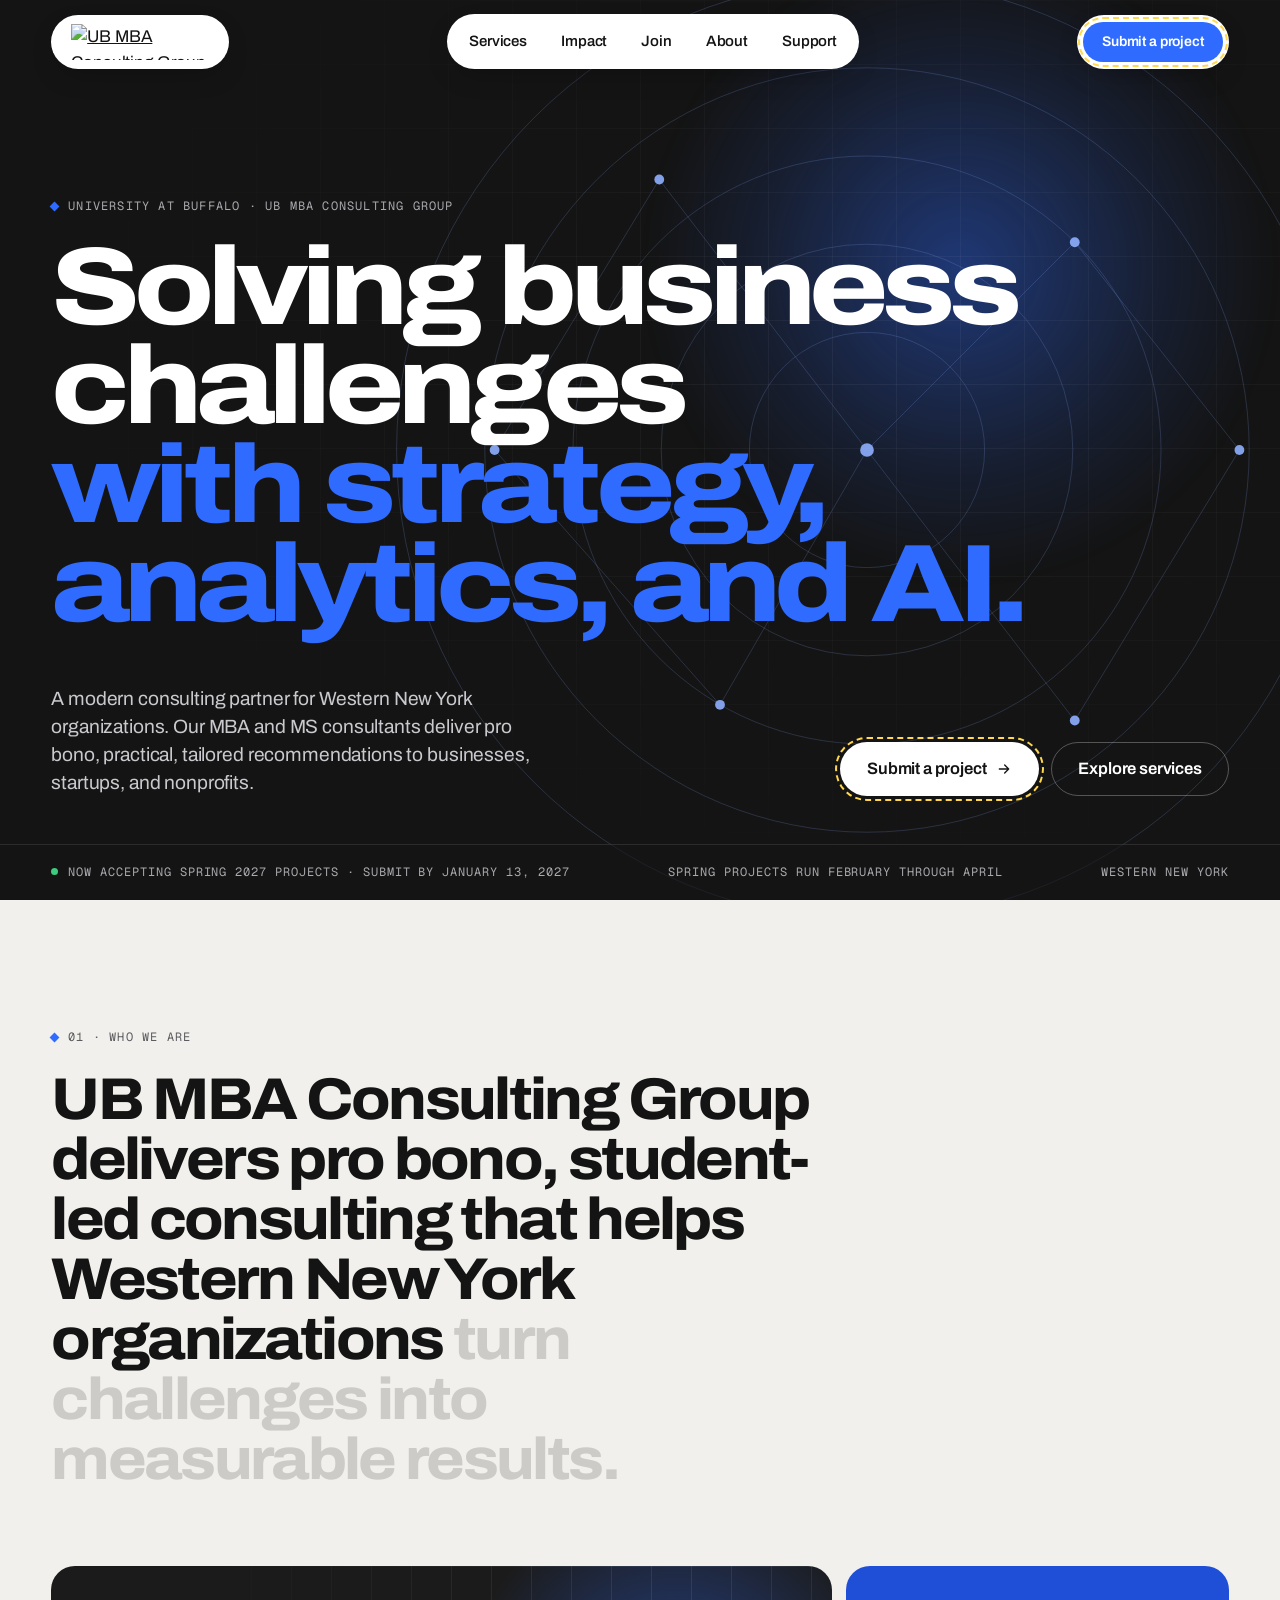
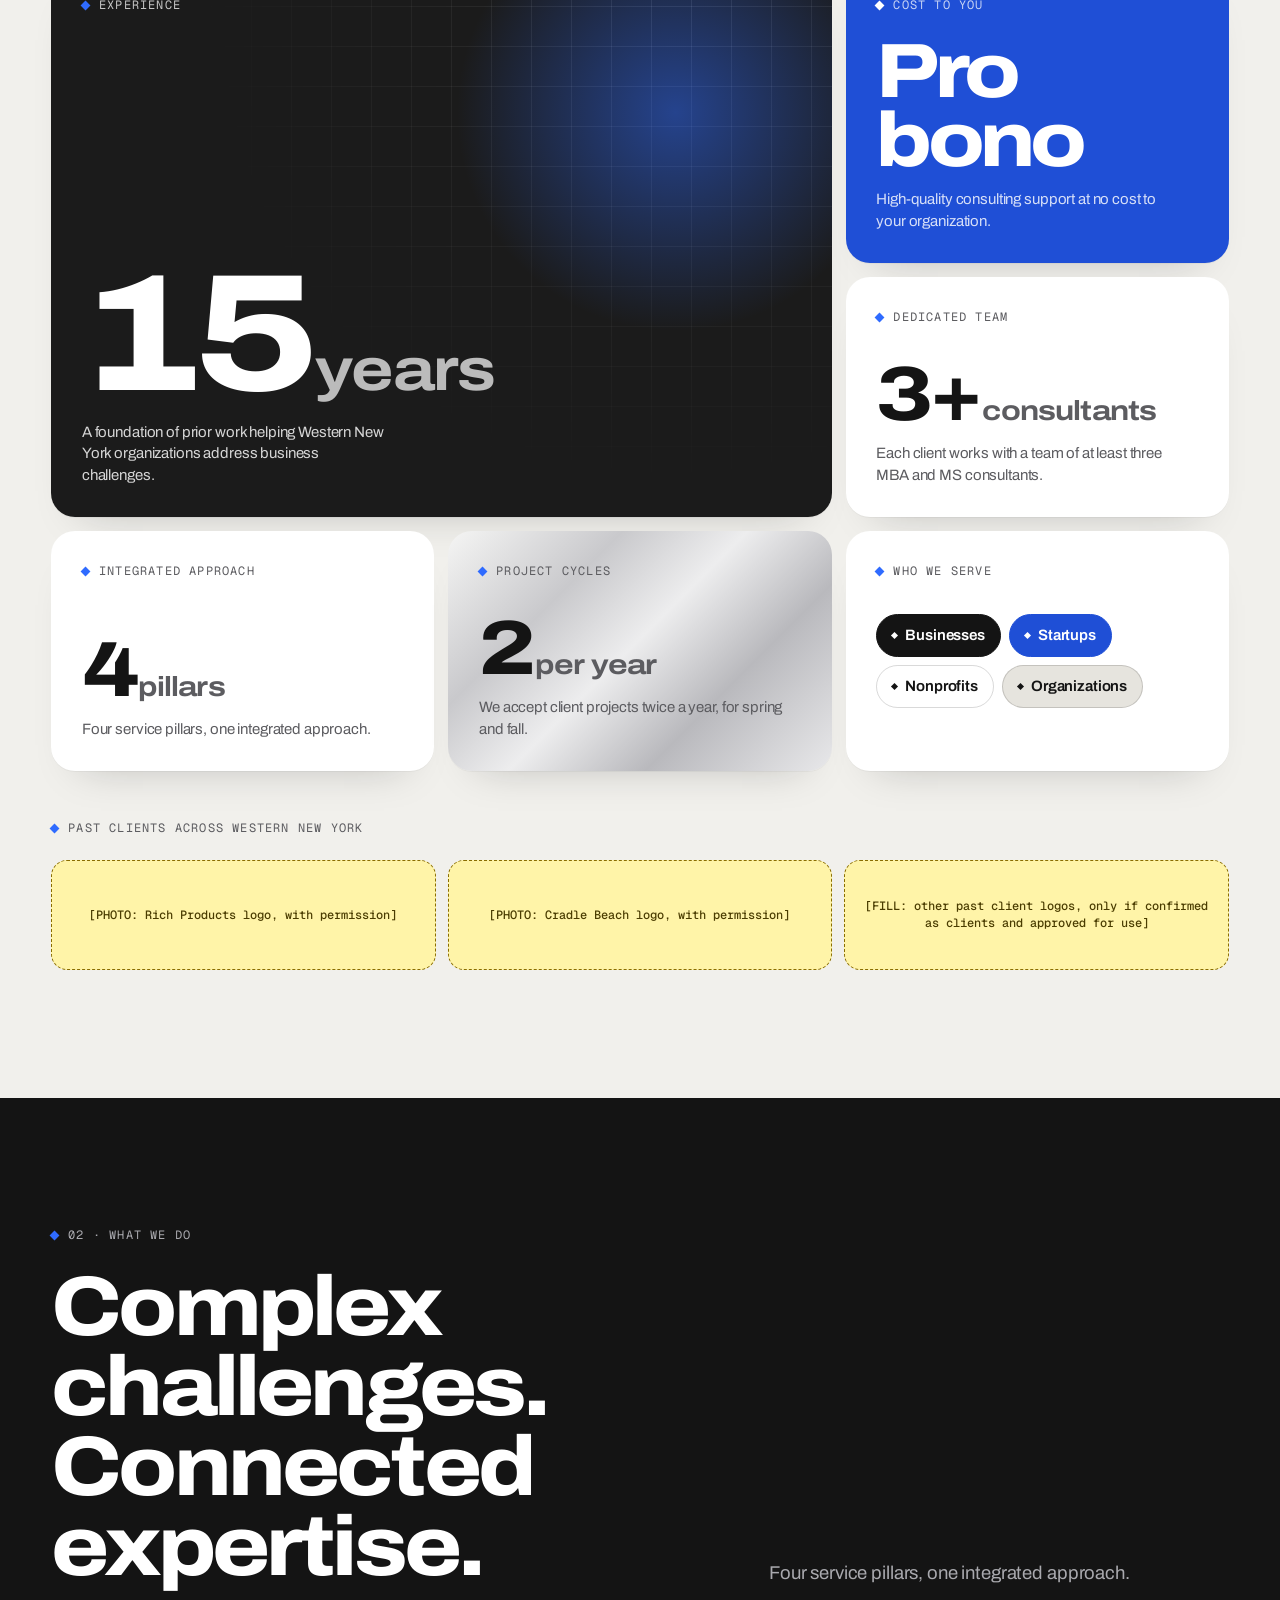
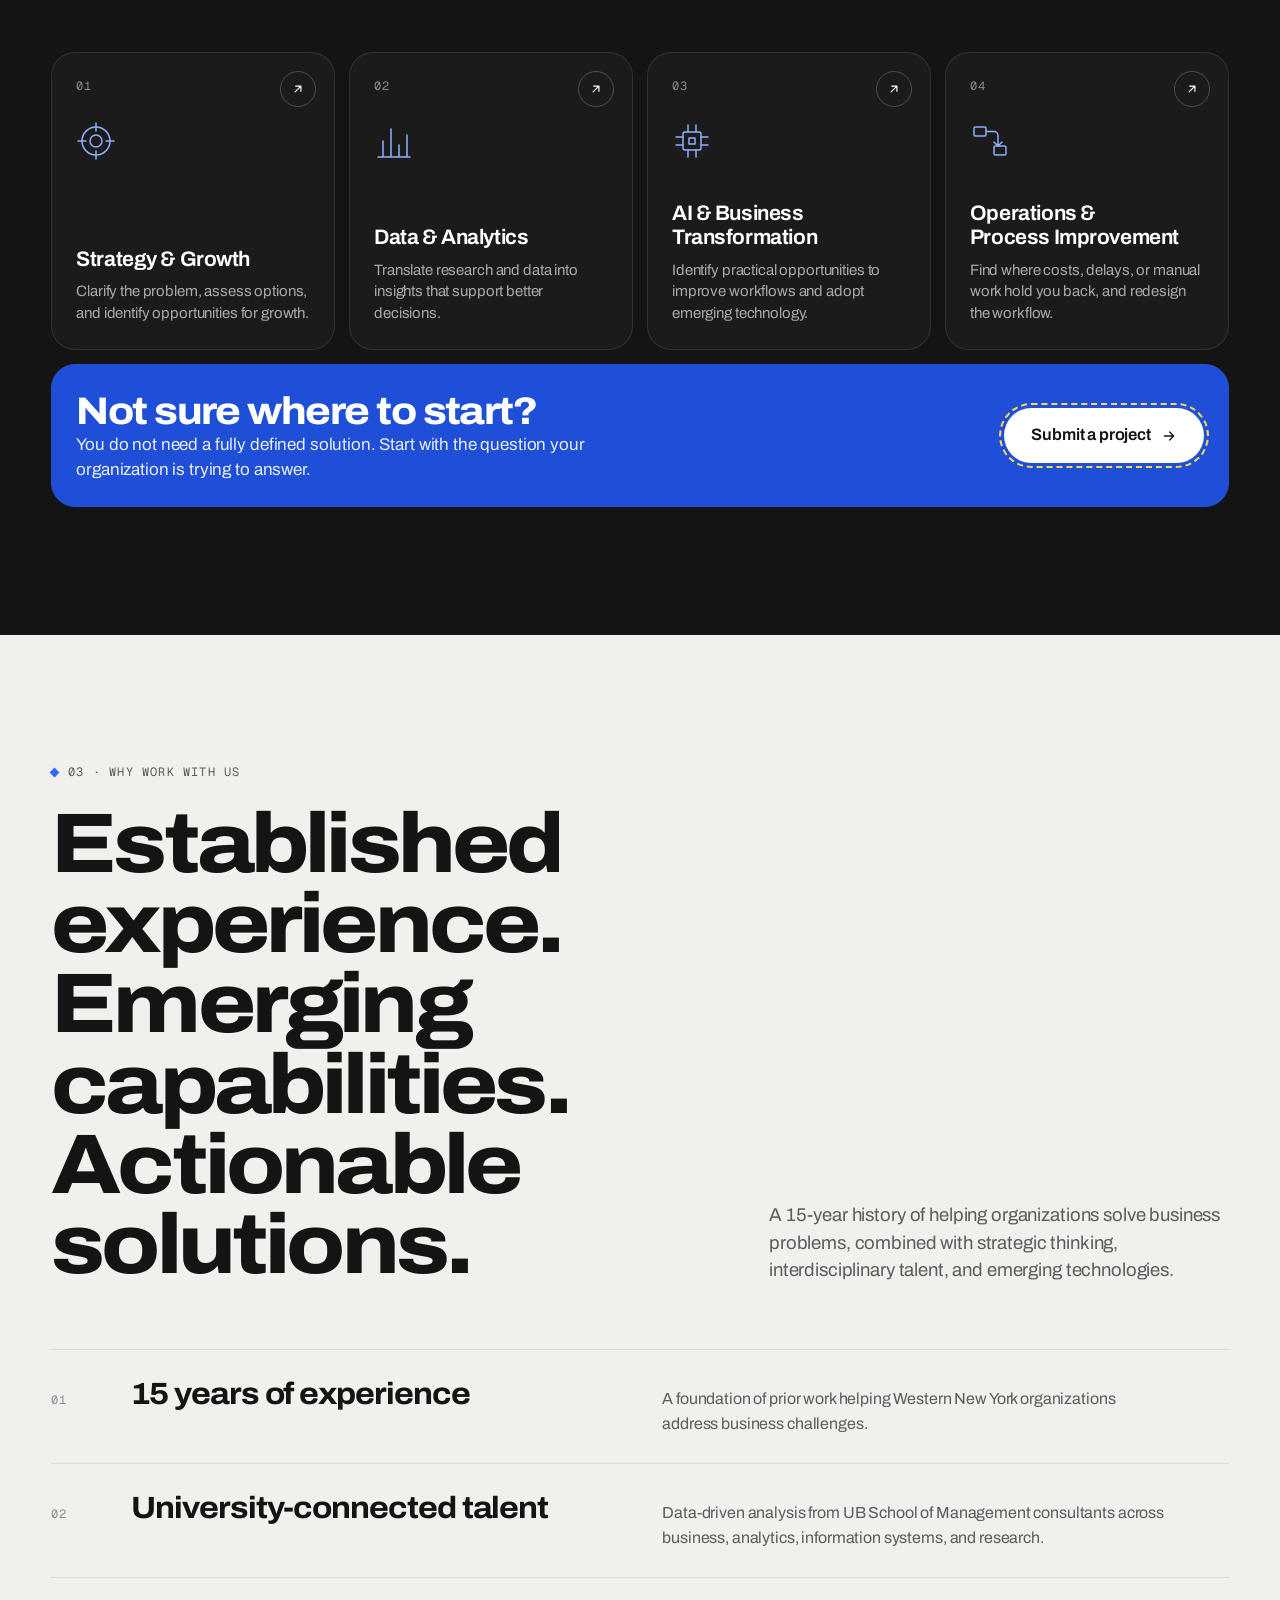
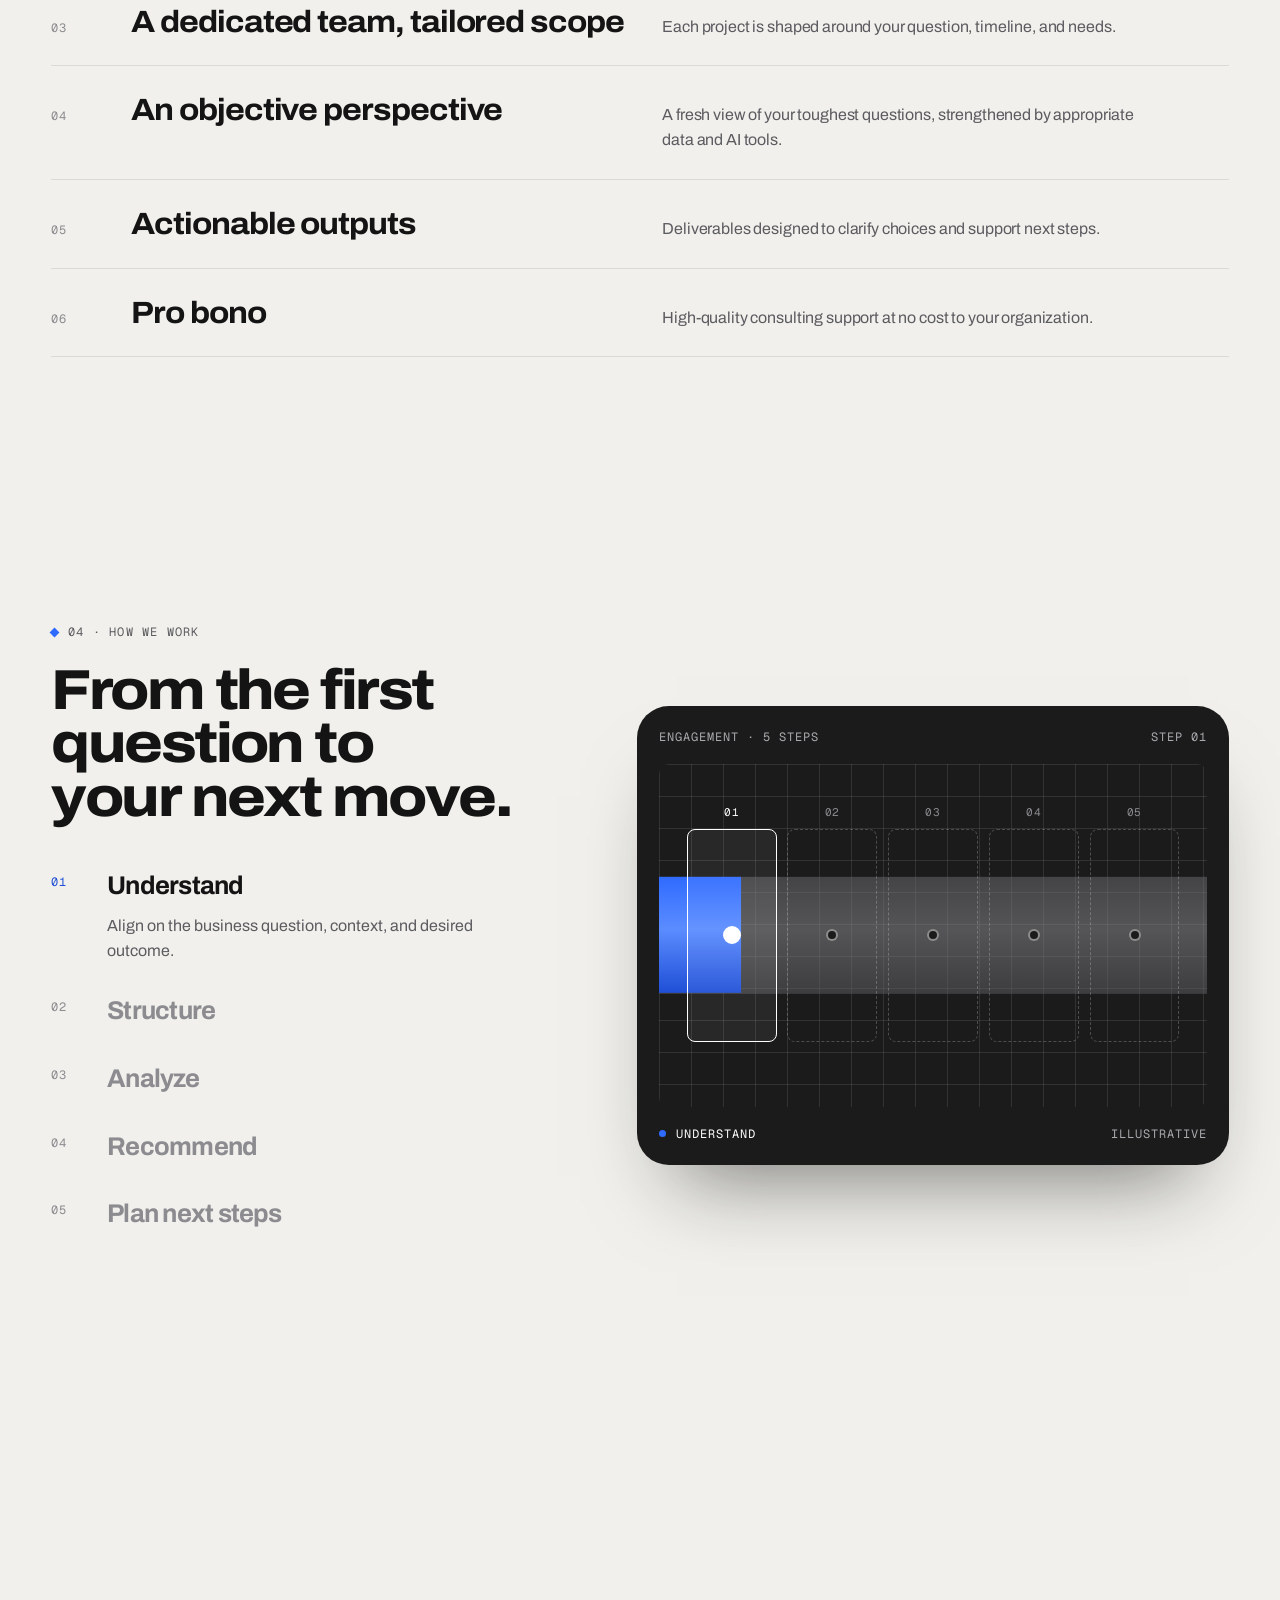
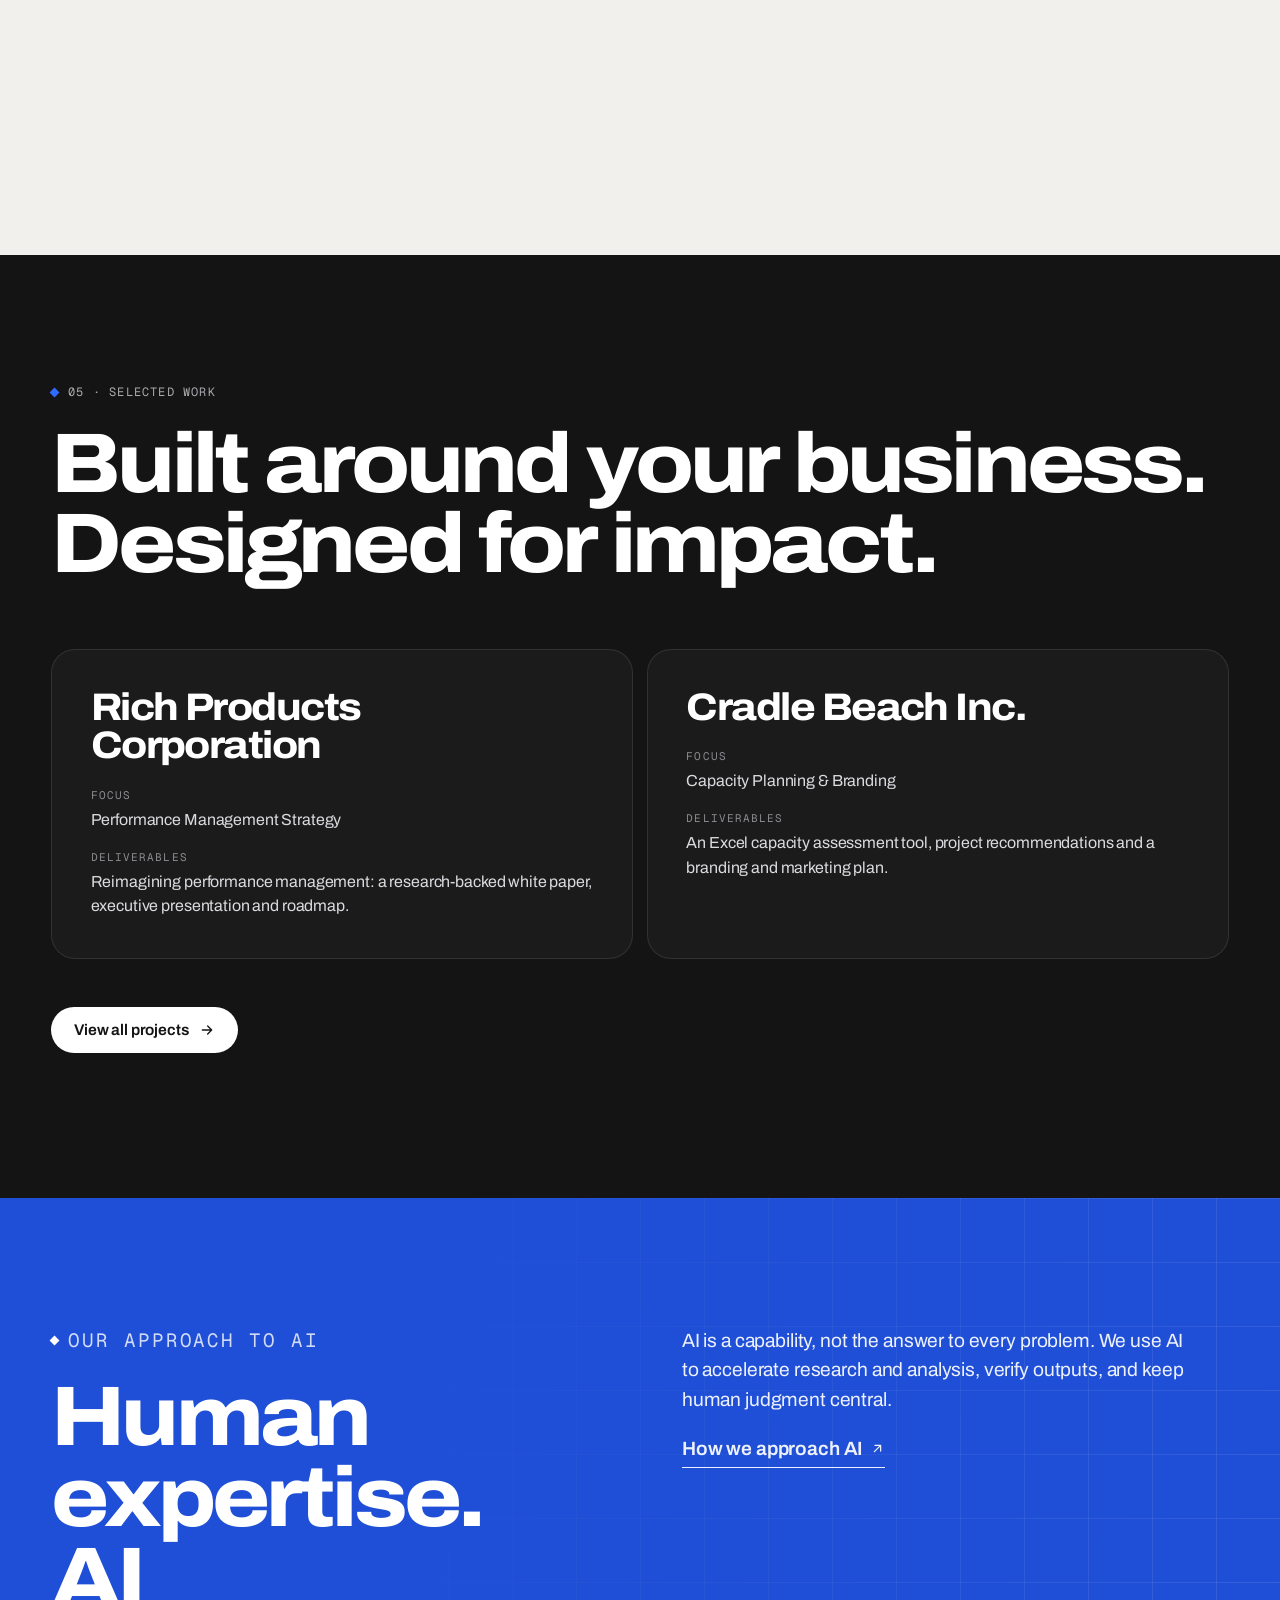
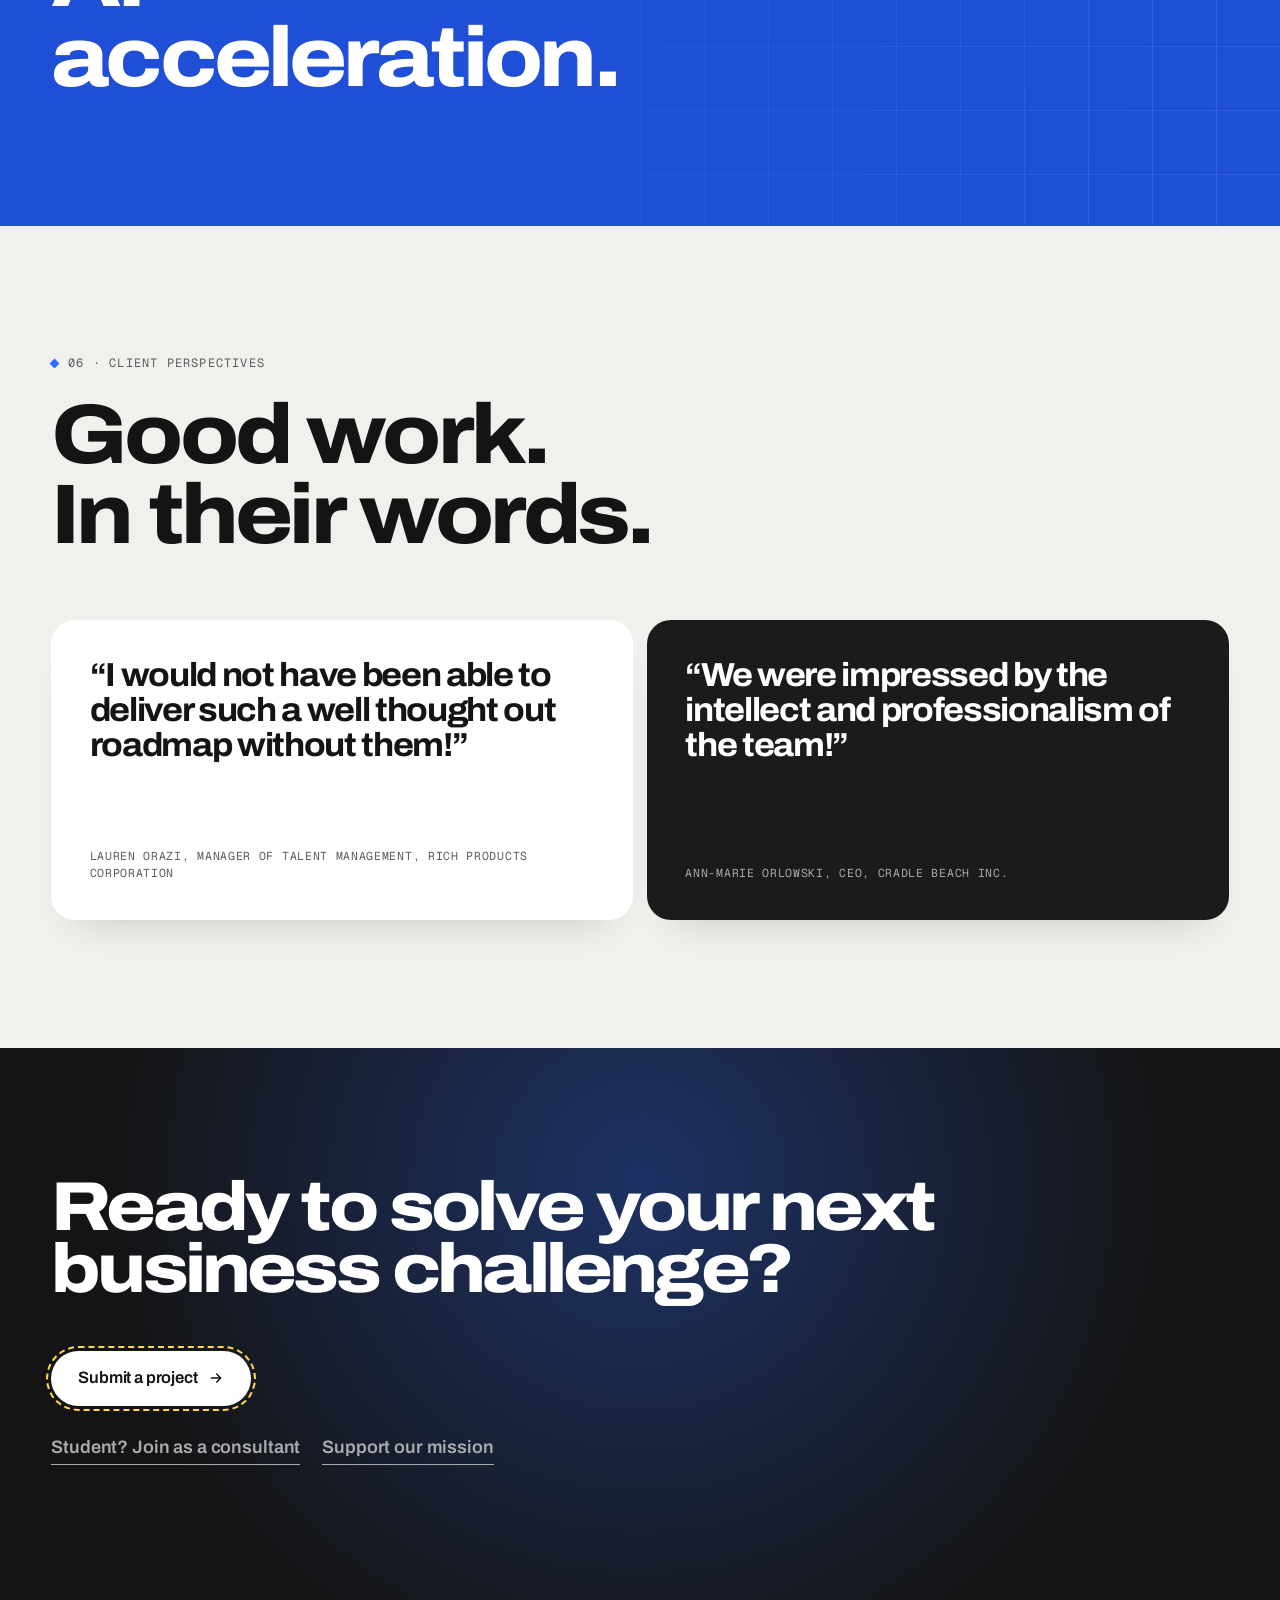
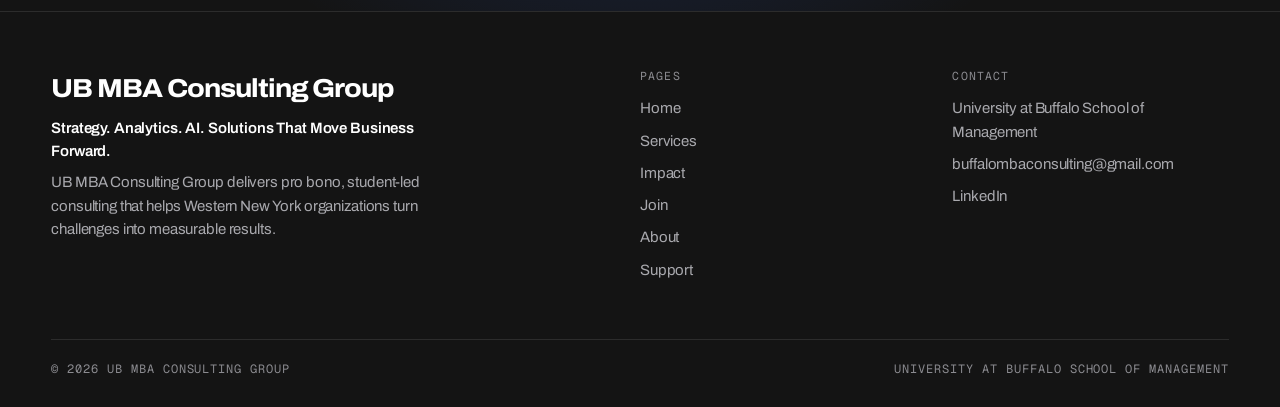
==== index.html @ fd3205bb "Add files via upload" ====
<!DOCTYPE html>
<html lang="en">
<head>
<meta charset="utf-8">
<meta name="viewport" content="width=device-width, initial-scale=1, viewport-fit=cover">
<meta name="theme-color" content="#141414">
<title>Home | UB MBA Consulting Group</title>
<meta name="description" content="A modern consulting partner for Western New York organizations. Our MBA and MS consultants deliver pro bono, practical, tailored recommendations to businesses, startups, and nonprofits.">
<link rel="icon" href="images/logo.png">
<link rel="preconnect" href="https://fonts.googleapis.com">
<link rel="preconnect" href="https://fonts.gstatic.com" crossorigin>
<link href="https://fonts.googleapis.com/css2?family=Archivo:wdth,wght@100..125,400..900&family=Geist+Mono:wght@400;500&display=swap" rel="stylesheet">
<link rel="stylesheet" href="styles.css">
<script>document.documentElement.classList.add("js");</script>
</head>
<body>
<a class="skip" href="#main">Skip to content</a>
<header class="nav">
  <div class="nav__bar">
    <!-- EDIT: logo file is images/logo.png -->
    <a class="nav__pill nav__logo" href="index.html"><img src="images/logo.png" alt="UB MBA Consulting Group" width="138" height="36"></a>
    <nav class="nav__pill nav__links" aria-label="Main"><a href="services.html">Services</a><a href="impact.html">Impact</a><a href="join.html">Join</a><a href="about.html">About</a><a href="support.html">Support</a></nav>
    <div class="nav__pill nav__actions">
      <a class="btn btn--blue btn--sm is-ph" href="#" title="Link not set yet: CLIENT_FORM_LINK">Submit a project</a>
      <button class="nav__menu" aria-expanded="false" aria-controls="nav-sheet">Menu</button>
    </div>
  </div>
  <nav class="nav__sheet" id="nav-sheet" aria-label="Mobile"><a href="services.html">Services<span>01</span></a><a href="impact.html">Impact<span>02</span></a><a href="join.html">Join<span>03</span></a><a href="about.html">About<span>04</span></a><a href="support.html">Support<span>05</span></a></nav>
</header>
<main id="main">
<section class="hero"><div class="hero__art"><div class="hero__glow"></div><div class="hero__grain"></div><svg class="hero__rings" viewBox="0 0 1000 1000" aria-hidden="true">
<circle cx="500" cy="500" r="120"/><circle cx="500" cy="500" r="210"/><circle cx="500" cy="500" r="300"/><circle cx="500" cy="500" r="390"/><circle cx="500" cy="500" r="480"/>
<path d="M500 500L712 288L880 500L712 776L500 500L288 224L120 500L350 760L500 500"/>
<circle class="node" cx="712" cy="288" r="5"/><circle class="node" cx="880" cy="500" r="5"/><circle class="node" cx="712" cy="776" r="5"/><circle class="node" cx="288" cy="224" r="5"/><circle class="node" cx="120" cy="500" r="5"/><circle class="node" cx="350" cy="760" r="5"/><circle class="node" cx="500" cy="500" r="7"/>
</svg></div>
<div class="wrap hero__inner">
  <p class="eyebrow" data-rise>University at Buffalo · UB MBA Consulting Group</p>
  <!-- EDIT: hero headline -->
  <h1 class="hero__title" data-lines><span class="ln"><span>Solving business challenges</span></span><span class="ln"><span class=hot>with strategy, analytics, and AI.</span></span></h1>
  <div class="hero__foot">
    <p class="hero__lede" data-rise style="--i:1">A modern consulting partner for Western New York organizations. Our MBA and MS consultants deliver pro bono, practical, tailored recommendations to businesses, startups, and nonprofits.</p>
    <div class="btn-row" data-rise style="--i:2"><a class="btn btn--light btn--lg is-ph" href="#" title="Link not set yet: CLIENT_FORM_LINK">Submit a project<svg viewBox="0 0 24 24" aria-hidden="true"><path d="M5 12h14M13 6l6 6-6 6"/></svg></a><a class="btn btn--ghost btn--lg" href="services.html">Explore services</a></div>
  </div>
</div><div class="hero__ticker"><div class="wrap hero__ticker-row mono"><!-- EDIT: announcement -->
  <p><span class="dot"></span>Now accepting spring 2027 projects · Submit by January 13, 2027</p><p class="hide-sm">Spring projects run February through April</p><p class="hide-sm">Western New York</p>
</div></div></section>
<section class="pad on-paper statement"><div class="wrap">
  <p class="eyebrow">01 · Who we are</p>
  <p class="statement__text" data-hot="measurable results.">UB MBA Consulting Group delivers pro bono, student-led consulting that helps Western New York organizations turn challenges into measurable results.</p>
  <div class="bento" data-stagger>
  <article class="tile tile--ink bento__a" data-pop><p class="eyebrow">Experience</p>
    <div><p class="tile__big"><span data-count="15">15</span><span class="tile__unit" style="color:rgba(255,255,255,.7)">years</span></p>
    <p class="tile__copy">A foundation of prior work helping Western New York organizations address business challenges.</p></div></article>
  <article class="tile tile--blue bento__b" data-pop><p class="eyebrow">Cost to you</p>
    <div><p class="tile__big tile__big--sm">Pro bono</p><p class="tile__copy">High-quality consulting support at no cost to your organization.</p></div></article>
  <article class="tile bento__c" data-pop><p class="eyebrow">Dedicated team</p>
    <div><p class="tile__big tile__big--sm"><span data-count="3">3</span>+<span class="tile__unit">consultants</span></p><p class="tile__copy">Each client works with a team of at least three MBA and MS consultants.</p></div></article>
  <article class="tile bento__d" data-pop><p class="eyebrow">Integrated approach</p>
    <div><p class="tile__big tile__big--sm"><span data-count="4">4</span><span class="tile__unit">pillars</span></p><p class="tile__copy">Four service pillars, one integrated approach.</p></div></article>
  <article class="tile tile--metal bento__e" data-pop><p class="eyebrow">Project cycles</p>
    <div><p class="tile__big tile__big--sm"><span data-count="2">2</span><span class="tile__unit">per year</span></p><p class="tile__copy">We accept client projects twice a year, for spring and fall.</p></div></article>
  <article class="tile bento__f" data-pop><p class="eyebrow">Who we serve</p>
    <div class="pills"><span class="pill pill--ink">Businesses</span><span class="pill pill--blue">Startups</span><span class="pill">Nonprofits</span><span class="pill pill--steel">Organizations</span></div></article>
</div><div class="mt-l" data-rise><p class="eyebrow">Past clients across Western New York</p>
<div class="logo-row"><!-- EDIT: client logos, only with permission -->
  <span class="ph ph--box">[PHOTO: Rich Products logo, with permission]</span><span class="ph ph--box">[PHOTO: Cradle Beach logo, with permission]</span><span class="ph ph--box">[FILL: other past client logos, only if confirmed as clients and approved for use]</span>
</div></div>
</div></section>
<section class="pad on-ink"><div class="wrap">
  <div class="section-head section-head--row">
  <div><p class="eyebrow">02 · What we do</p><h2 class="h1" data-lines><span class="ln"><span>Complex challenges.</span></span><span class="ln"><span>Connected expertise.</span></span></h2></div><p class="lede" data-rise style="--i:1">Four service pillars, one integrated approach.</p>
</div>
  <div class="card-grid" data-stagger><article class="card " data-pop><span class="card__no">01</span><span class="card__go" aria-hidden="true"><svg viewBox="0 0 24 24" aria-hidden="true"><path d="M7 17L17 7M8 7h9v9"/></svg></span><div class="card__ic"><svg viewBox="0 0 40 40" aria-hidden="true"><circle cx="20" cy="20" r="14"/><circle cx="20" cy="20" r="6"/><path d="M20 2v8M20 30v8M2 20h8M30 20h8"/></svg></div><h3><a href="services.html#strategy">Strategy &amp; Growth</a></h3><p>Clarify the problem, assess options, and identify opportunities for growth.</p></article><article class="card " data-pop><span class="card__no">02</span><span class="card__go" aria-hidden="true"><svg viewBox="0 0 24 24" aria-hidden="true"><path d="M7 17L17 7M8 7h9v9"/></svg></span><div class="card__ic"><svg viewBox="0 0 40 40" aria-hidden="true"><path d="M4 36h32M9 36V20M17 36V8M25 36V24M33 36V14"/></svg></div><h3><a href="services.html#data">Data &amp; Analytics</a></h3><p>Translate research and data into insights that support better decisions.</p></article><article class="card " data-pop><span class="card__no">03</span><span class="card__go" aria-hidden="true"><svg viewBox="0 0 24 24" aria-hidden="true"><path d="M7 17L17 7M8 7h9v9"/></svg></span><div class="card__ic"><svg viewBox="0 0 40 40" aria-hidden="true"><rect x="11" y="11" width="18" height="18" rx="2"/><path d="M16 4v7M24 4v7M16 29v7M24 29v7M4 16h7M4 24h7M29 16h7M29 24h7"/><rect x="17" y="17" width="6" height="6"/></svg></div><h3><a href="services.html#ai-services">AI &amp; Business Transformation</a></h3><p>Identify practical opportunities to improve workflows and adopt emerging technology.</p></article><article class="card " data-pop><span class="card__no">04</span><span class="card__go" aria-hidden="true"><svg viewBox="0 0 24 24" aria-hidden="true"><path d="M7 17L17 7M8 7h9v9"/></svg></span><div class="card__ic"><svg viewBox="0 0 40 40" aria-hidden="true"><rect x="4" y="6" width="12" height="9" rx="1.5"/><rect x="24" y="25" width="12" height="9" rx="1.5"/><path d="M16 10.500h8a4 4 0 0 1 4 4V25M24 21l4 4 4-4"/></svg></div><h3><a href="services.html#operations">Operations &amp; Process Improvement</a></h3><p>Find where costs, delays, or manual work hold you back, and redesign the workflow.</p></article><article class="card card--cta" data-pop><div><h3>Not sure where to start?</h3><p>You do not need a fully defined solution. Start with the question your organization is trying to answer.</p></div><a class="btn btn--light btn--lg is-ph" href="#" title="Link not set yet: CLIENT_FORM_LINK">Submit a project<svg viewBox="0 0 24 24" aria-hidden="true"><path d="M5 12h14M13 6l6 6-6 6"/></svg></a></article></div>
</div></section>
<section class="pad on-paper"><div class="wrap">
  <div class="section-head section-head--row">
  <div><p class="eyebrow">03 · Why work with us</p><h2 class="h1" data-lines><span class="ln"><span>Established experience.</span></span><span class="ln"><span>Emerging capabilities.</span></span><span class="ln"><span>Actionable solutions.</span></span></h2></div><p class="lede" data-rise style="--i:1">A 15-year history of helping organizations solve business problems, combined with strategic thinking, interdisciplinary talent, and emerging technologies.</p>
</div>
  <div class="rows" data-stagger><div class="row" data-rise><span class="row__no">01</span><h3>15 years of experience</h3><p>A foundation of prior work helping Western New York organizations address business challenges.</p></div><div class="row" data-rise><span class="row__no">02</span><h3>University-connected talent</h3><p>Data-driven analysis from UB School of Management consultants across business, analytics, information systems, and research.</p></div><div class="row" data-rise><span class="row__no">03</span><h3>A dedicated team, tailored scope</h3><p>Each project is shaped around your question, timeline, and needs.</p></div><div class="row" data-rise><span class="row__no">04</span><h3>An objective perspective</h3><p>A fresh view of your toughest questions, strengthened by appropriate data and AI tools.</p></div><div class="row" data-rise><span class="row__no">05</span><h3>Actionable outputs</h3><p>Deliverables designed to clarify choices and support next steps.</p></div><div class="row" data-rise><span class="row__no">06</span><h3>Pro bono</h3><p>High-quality consulting support at no cost to your organization.</p></div></div>
</div></section>
<section class="proc proc--pin on-paper" style="--steps:5">
<div class="proc__sticky"><div class="wrap proc__grid">
  <div>
    <p class="eyebrow">04 · How we work</p>
    <h2 class="h1">From the first question to your next move.</h2>
    <ol class="proc__steps"><li><button type="button" class="pstep" data-title="Understand"><span class="pstep__no">01</span><span class="pstep__t">Understand</span><span class="pstep__d"><p>Align on the business question, context, and desired outcome.</p></span></button></li><li><button type="button" class="pstep" data-title="Structure"><span class="pstep__no">02</span><span class="pstep__t">Structure</span><span class="pstep__d"><p>Define scope, workstreams, timeline, and deliverables.</p></span></button></li><li><button type="button" class="pstep" data-title="Analyze"><span class="pstep__no">03</span><span class="pstep__t">Analyze</span><span class="pstep__d"><p>Conduct research, assess data, test assumptions, and compare options.</p></span></button></li><li><button type="button" class="pstep" data-title="Recommend"><span class="pstep__no">04</span><span class="pstep__t">Recommend</span><span class="pstep__d"><p>Prioritize findings and develop actionable recommendations.</p></span></button></li><li><button type="button" class="pstep" data-title="Plan next steps"><span class="pstep__no">05</span><span class="pstep__t">Plan next steps</span><span class="pstep__d"><p>Outline owners, milestones, resources, risks, and success measures.</p></span></button></li></ol>
  </div>
  <div class="dia" aria-hidden="true">
    <div class="dia__head mono"><p>Engagement · 5 steps</p><p>Step <span class="dia__count">01</span></p></div>
    <div class="dia__stage" style="--n:5"><div class="dia__track"></div><div class="dia__fill"></div><div class="dia__stations"><div class="st"><span>01</span></div><div class="st"><span>02</span></div><div class="st"><span>03</span></div><div class="st"><span>04</span></div><div class="st"><span>05</span></div></div></div>
    <div class="dia__foot mono"><p class="dia__status"><span class="dot"></span><span class="dia__status-t">Understand</span></p><p>Illustrative</p></div>
  </div>
</div></div></section>
<section class="pad on-ink"><div class="wrap">
  <div class="section-head ">
  <div><p class="eyebrow">05 · Selected work</p><h2 class="h1" data-lines><span class="ln"><span>Built around your business.</span></span><span class="ln"><span>Designed for impact.</span></span></h2></div>
</div>
  <div class="two" data-stagger><article class="case" data-pop>
  <h3>Rich Products Corporation</h3>
  <dl><div><dt>Focus</dt><dd>Performance Management Strategy</dd></div><div><dt>Deliverables</dt><dd>Reimagining performance management: a research-backed white paper, executive presentation and roadmap.</dd></div></dl>
</article><article class="case" data-pop>
  <h3>Cradle Beach Inc.</h3>
  <dl><div><dt>Focus</dt><dd>Capacity Planning &amp; Branding</dd></div><div><dt>Deliverables</dt><dd>An Excel capacity assessment tool, project recommendations and a branding and marketing plan.</dd></div></dl>
</article></div>
  <p class="mt-l" data-rise><a class="btn btn--light" href="impact.html">View all projects<svg viewBox="0 0 24 24" aria-hidden="true"><path d="M5 12h14M13 6l6 6-6 6"/></svg></a></p>
</div></section>
<section class="band pad"><div class="wrap band__grid">
  <div><p class="eyebrow">Our approach to AI</p><h2 class="h1" data-lines><span class="ln"><span>Human expertise.</span></span><span class="ln"><span>AI acceleration.</span></span></h2></div>
  <div data-rise><p>AI is a capability, not the answer to every problem. We use AI to accelerate research and analysis, verify outputs, and keep human judgment central.</p>
  <p><a class="textlink" href="services.html#ai">How we approach AI<svg viewBox="0 0 24 24" aria-hidden="true"><path d="M7 17L17 7M8 7h9v9"/></svg></a></p></div>
</div></section>
<section class="pad on-paper"><div class="wrap">
  <div class="section-head ">
  <div><p class="eyebrow">06 · Client perspectives</p><h2 class="h1" data-lines><span class="ln"><span>Good work.</span></span><span class="ln"><span>In their words.</span></span></h2></div>
</div>
  <div class="two" data-stagger><!-- EDIT: testimonials, keep word for word -->
    <blockquote class="quote" data-pop><p>“I would not have been able to deliver such a well thought out roadmap without them!”</p><footer>Lauren Orazi, Manager of Talent Management, Rich Products Corporation</footer></blockquote>
    <blockquote class="quote quote--ink" data-pop><p>“We were impressed by the intellect and professionalism of the team!”</p><footer>Ann-Marie Orlowski, CEO, Cradle Beach Inc.</footer></blockquote>
  </div>
</div></section>
<section class="closer pad closer--long"><div class="wrap">
  <h2 class="closer__title" data-lines><span class="ln"><span>Ready to solve your next</span></span><span class="ln"><span class=hot>business challenge?</span></span></h2>
  
  <div class="btn-row" data-rise style="--i:1"><a class="btn btn--light btn--lg is-ph" href="#" title="Link not set yet: CLIENT_FORM_LINK">Submit a project<svg viewBox="0 0 24 24" aria-hidden="true"><path d="M5 12h14M13 6l6 6-6 6"/></svg></a></div>
  <p class="closer__links" data-rise style="--i:2"><a class="textlink" href="join.html">Student? Join as a consultant</a><a class="textlink" href="support.html">Support our mission</a></p>
</div></section>
</main>
<footer class="footer">
  <div class="wrap">
    <div class="footer__grid">
      <div>
        <p class="footer__name">UB MBA Consulting Group</p>
        <p class="footer__tag">Strategy. Analytics. AI. Solutions That Move Business Forward.</p>
        <p>UB MBA Consulting Group delivers pro bono, student-led consulting that helps Western New York organizations turn challenges into measurable results.</p>
      </div>
      <div>
        <h2>Pages</h2>
        <ul><li><a href="index.html">Home</a></li><li><a href="services.html">Services</a></li><li><a href="impact.html">Impact</a></li><li><a href="join.html">Join</a></li><li><a href="about.html">About</a></li><li><a href="support.html">Support</a></li></ul>
      </div>
      <div>
        <h2>Contact</h2>
        <ul><!-- EDIT: club email and LinkedIn -->
          <li>University at Buffalo School of Management</li>
          <li><a href="mailto:buffalombaconsulting@gmail.com">buffalombaconsulting@gmail.com</a></li>
          <li><a href="https://www.linkedin.com/company/ub-mba-consulting" target="_blank" rel="noopener">LinkedIn</a></li>
        </ul>
      </div>
    </div>
    <div class="footer__bottom mono"><p>© 2026 UB MBA Consulting Group</p><p>University at Buffalo School of Management</p></div>
  </div>
</footer>
<script src="script.js" defer></script>
</body>
</html>
---- styles.css ----
/* ==========================================================
   UB MBA Consulting Group: site v2 (bold dark and paper style)
   Sections: tokens, base, nav, buttons, hero, statement, bento,
   cards, rows, process, cases, quotes, band, team, cta, footer,
   placeholders, motion, responsive
   ========================================================== */

/* ---------- Tokens ---------- */
:root {
  --blue: #2F6BFF;
  --blue-600: #1F4FD6;
  --blue-300: #8FB0FF;
  --ink: #141414;
  --ink-2: #1B1B1B;
  --ink-3: #232323;
  --ink-4: #2E2E2E;
  --steel: #5C5C60;
  --ash: #8B8B90;
  --fog: #A9A9AE;
  --line-dark: rgba(255, 255, 255, .1);
  --line-light: rgba(20, 20, 20, .1);
  --paper: #F1F0EC;
  --paper-2: #E6E4DE;
  --white: #FFFFFF;
  --ok: #3CCB7F;
  --font: "Archivo", ui-sans-serif, system-ui, -apple-system, "Helvetica Neue", Arial, sans-serif;
  --mono: "Geist Mono", ui-monospace, "SF Mono", Menlo, Consolas, monospace;
  --gutter: clamp(20px, 4vw, 56px);
  --max: 1440px;
  --r-sm: 10px; --r-md: 16px; --r-lg: 24px; --r-xl: 32px;
  --ease: cubic-bezier(.22, 1, .36, 1);
  --ease-io: cubic-bezier(.65, 0, .35, 1);
  --nav-h: 68px;
}

/* ---------- Base ---------- */
*, *::before, *::after { box-sizing: border-box; }
html { scroll-behavior: smooth; -webkit-text-size-adjust: 100%; }
body { margin: 0; background: var(--ink); color: var(--white); font-family: var(--font); font-size: 17px; line-height: 1.55; letter-spacing: -.008em; -webkit-font-smoothing: antialiased; }
img, svg { display: block; max-width: 100%; }
a { color: inherit; }
p { margin: 0 0 1em; }
h1, h2, h3 { margin: 0; font-weight: 780; font-stretch: 112%; letter-spacing: -.045em; line-height: .95; text-wrap: balance; }
h3 { font-size: 21px; font-weight: 650; letter-spacing: -.02em; line-height: 1.15; font-stretch: 100%; }
ul, ol { margin: 0; padding: 0; list-style: none; }
:focus-visible { outline: 2px solid var(--blue); outline-offset: 3px; border-radius: 4px; }
.skip { position: absolute; left: -9999px; top: 0; background: var(--white); color: var(--ink); padding: 10px 16px; z-index: 200; border-radius: 0 0 var(--r-sm) 0; }
.skip:focus { left: 0; }
.wrap { width: 100%; max-width: var(--max); margin: 0 auto; padding: 0 var(--gutter); }
.mono { font-family: var(--mono); font-size: 12px; letter-spacing: .08em; text-transform: uppercase; }
[id] { scroll-margin-top: 110px; }

.eyebrow { display: flex; align-items: center; gap: 10px; font-family: var(--mono); font-size: 12px; letter-spacing: .1em; text-transform: uppercase; color: var(--fog); margin: 0 0 22px; }
.eyebrow::before { content: ""; width: 7px; height: 7px; background: var(--blue); flex: none; transform: rotate(45deg); }
.on-paper .eyebrow { color: var(--steel); }
.h1 { font-size: clamp(40px, 6.6vw, 96px); }
.h2 { font-size: clamp(30px, 4vw, 56px); letter-spacing: -.04em; line-height: 1; }
.lede { font-size: clamp(17px, 1.45vw, 21px); line-height: 1.5; color: var(--fog); max-width: 46ch; margin: 0; }
.on-paper .lede { color: var(--steel); }

.pad { padding: clamp(72px, 10vw, 150px) 0; }
.on-paper { background: var(--paper); color: var(--ink); }
.on-ink { background: var(--ink); color: var(--white); }
.section-head { display: grid; gap: 28px; margin-bottom: clamp(36px, 5vw, 72px); }
.section-head .lede { align-self: end; }

/* ---------- Nav (floating pills) ---------- */
.nav { position: fixed; top: 0; left: 0; right: 0; z-index: 100; padding: 14px var(--gutter) 0; pointer-events: none; transition: transform .45s var(--ease); }
.nav.is-hidden { transform: translateY(-120%); }
.nav__bar { max-width: calc(var(--max) - 2 * var(--gutter)); margin: 0 auto; display: flex; align-items: center; justify-content: space-between; gap: 12px; }
.nav__pill { pointer-events: auto; flex: none; background: #fff; color: var(--ink); border-radius: 999px; box-shadow: 0 1px 0 rgba(20,20,20,.06), 0 10px 30px -12px rgba(0,0,0,.35); backdrop-filter: blur(10px); display: flex; align-items: center; min-height: 54px; }
.nav__logo { padding: 8px 16px; }
.nav__logo img { height: 30px; width: auto; max-width: none; }
.nav__links { padding: 6px; gap: 2px; display: none; }
.nav__links a { display: block; padding: 10px 16px; border-radius: 999px; text-decoration: none; font-size: 15px; font-weight: 550; transition: background-color .2s var(--ease), color .2s; }
.nav__links a:hover { background: var(--paper); }
.nav__links a[aria-current] { background: var(--ink); color: var(--white); }
.nav__actions { padding: 6px; gap: 6px; }
.nav__menu { font: 600 14px var(--font); background: none; border: 0; padding: 10px 14px; border-radius: 999px; cursor: pointer; color: var(--ink); }
.nav__sheet { pointer-events: auto; position: absolute; left: var(--gutter); right: var(--gutter); top: 78px; background: var(--white); color: var(--ink); border-radius: var(--r-lg); padding: 10px; box-shadow: 0 30px 60px -20px rgba(0,0,0,.5); opacity: 0; visibility: hidden; transform: translateY(-8px) scale(.98); transform-origin: top right; transition: opacity .22s var(--ease), transform .22s var(--ease), visibility 0s linear .22s; }
.nav__sheet.open { opacity: 1; visibility: visible; transform: none; transition-delay: 0s; }
.nav__sheet a { display: flex; justify-content: space-between; padding: 16px 18px; border-radius: var(--r-md); text-decoration: none; font-size: 22px; font-weight: 700; letter-spacing: -.03em; }
.nav__sheet a:hover, .nav__sheet a[aria-current] { background: var(--paper); }
.nav__sheet a span { font-family: var(--mono); font-size: 11px; color: var(--ash); letter-spacing: .08em; align-self: center; font-weight: 400; }

/* ---------- Buttons ---------- */
.btn { display: inline-flex; align-items: center; gap: 10px; padding: 14px 22px; border-radius: 999px; font: 620 15.5px/1 var(--font); letter-spacing: -.01em; text-decoration: none; border: 1px solid transparent; cursor: pointer; transition: background-color .2s var(--ease), color .2s, border-color .2s, transform .15s var(--ease); white-space: nowrap; }
.btn:active { transform: scale(.97); }
.btn svg { width: 16px; height: 16px; fill: none; stroke: currentColor; stroke-width: 2; stroke-linecap: round; stroke-linejoin: round; transition: transform .3s var(--ease); }
.btn:hover svg { transform: translateX(4px); }
.btn--sm { padding: 12px 18px; font-size: 14px; }
.btn--lg { padding: 18px 26px; font-size: 16.5px; }
.btn--blue { background: var(--blue); color: var(--white); }
.btn--blue:hover { background: var(--blue-600); }
.btn--light { background: var(--white); color: var(--ink); }
.btn--light:hover { background: var(--paper-2); }
.btn--ink { background: var(--ink); color: var(--white); }
.btn--ink:hover { background: var(--ink-4); }
.btn--ghost { border-color: rgba(255,255,255,.28); color: var(--white); }
.btn--ghost:hover { border-color: var(--white); background: rgba(255,255,255,.06); }
.on-paper .btn--ghost { border-color: rgba(20,20,20,.25); color: var(--ink); }
.on-paper .btn--ghost:hover { border-color: var(--ink); background: rgba(20,20,20,.04); }
.btn-row { display: flex; flex-wrap: wrap; gap: 12px; }
.textlink { display: inline-flex; align-items: center; gap: 8px; font-weight: 620; text-decoration: none; border-bottom: 1px solid currentColor; padding-bottom: 3px; }
.textlink svg { width: 15px; height: 15px; fill: none; stroke: currentColor; stroke-width: 2; stroke-linecap: round; stroke-linejoin: round; transition: transform .3s var(--ease); }
.textlink:hover svg { transform: translate(3px, -3px); }

/* ---------- Hero ---------- */
.hero { position: relative; min-height: 100svh; display: flex; flex-direction: column; background: var(--ink); overflow: hidden; isolation: isolate; }
.hero--page { min-height: 0; }
.hero__art { position: absolute; inset: 0; z-index: -1; pointer-events: none; }
.hero__glow { position: absolute; right: -10%; top: -20%; width: 70vw; height: 70vw; max-width: 1100px; max-height: 1100px; background: radial-gradient(closest-side, rgba(47,107,255,.42), rgba(47,107,255,.12) 45%, transparent 70%); filter: blur(10px); }
.hero__rings { position: absolute; right: -6%; top: 50%; width: min(78vw, 980px); transform: translateY(-50%); opacity: .9; }
.hero__rings circle, .hero__rings path { fill: none; stroke: rgba(143,176,255,.22); stroke-width: 1; }
.hero__rings .node { fill: var(--blue-300); stroke: none; }
.hero__grain { position: absolute; inset: 0; opacity: .5; background-image: linear-gradient(var(--line-dark) 1px, transparent 1px), linear-gradient(90deg, var(--line-dark) 1px, transparent 1px); background-size: 64px 64px; mask-image: radial-gradient(ellipse at 70% 40%, #000 0%, transparent 70%); -webkit-mask-image: radial-gradient(ellipse at 70% 40%, #000 0%, transparent 70%); }
.hero__inner { flex: 1; display: flex; flex-direction: column; justify-content: flex-end; padding-top: 150px; padding-bottom: clamp(28px, 4vw, 48px); }
.hero__title { font-size: clamp(42px, 8.6vw, 148px); font-weight: 800; letter-spacing: -.055em; line-height: .9; font-stretch: 116%; margin-bottom: clamp(28px, 4vw, 56px); }
.hero--page .hero__title { font-size: clamp(42px, 7.4vw, 124px); }
.hero__title .hot { color: var(--blue); }
.ln { display: block; overflow: hidden; padding-bottom: .09em; margin-bottom: -.09em; }
.ln > span { display: block; }
.hero__foot { display: grid; gap: 28px; align-items: end; }
.hero__lede { font-size: clamp(17px, 1.5vw, 21px); line-height: 1.45; color: #C9C9CE; max-width: 44ch; margin: 0; }
.hero__ticker { border-top: 1px solid var(--line-dark); background: rgba(20,20,20,.6); }
.hero__ticker-row { display: flex; justify-content: space-between; gap: 20px; padding-top: 18px; padding-bottom: 18px; color: var(--fog); }
.hero__ticker-row > * { margin: 0; }
.dot { display: inline-block; width: 7px; height: 7px; border-radius: 50%; margin-right: 10px; background: var(--ok); vertical-align: 1px; }
.hide-sm { display: none; }

/* ---------- Statement (scroll filled text) ---------- */
.statement__text { font-size: clamp(30px, 4.6vw, 68px); font-weight: 760; letter-spacing: -.045em; line-height: 1.02; max-width: 20ch; font-stretch: 108%; margin: 0; }
.statement__text .w { opacity: .16; transition: opacity .35s linear, color .35s linear; }
.statement__text .w.lit { opacity: 1; }
.statement__text .w.hot.lit { color: var(--blue-600); }

/* ---------- Bento tiles ---------- */
.bento { display: grid; gap: 14px; margin-top: clamp(40px, 6vw, 90px); grid-template-columns: 1fr; }
.tile { position: relative; border-radius: var(--r-lg); padding: clamp(22px, 2.4vw, 34px); display: flex; flex-direction: column; justify-content: space-between; min-height: 240px; overflow: hidden; background: var(--white); color: var(--ink); box-shadow: 0 1px 0 rgba(20,20,20,.04), 0 24px 40px -30px rgba(20,20,20,.25); }
.tile .eyebrow { margin: 0; }
.tile--ink { background: var(--ink-2); color: var(--white); min-height: 420px; }
.tile--ink::after { content: ""; position: absolute; right: -20%; top: -30%; width: 80%; aspect-ratio: 1; background: radial-gradient(closest-side, rgba(47,107,255,.5), transparent 70%); pointer-events: none; }
.tile--ink::before { content: ""; position: absolute; inset: 0; background-image: linear-gradient(var(--line-dark) 1px, transparent 1px), linear-gradient(90deg, var(--line-dark) 1px, transparent 1px); background-size: 40px 40px; mask-image: radial-gradient(circle at 80% 10%, #000, transparent 60%); -webkit-mask-image: radial-gradient(circle at 80% 10%, #000, transparent 60%); }
.tile--ink .eyebrow, .tile--blue .eyebrow { color: rgba(255,255,255,.75); }
.tile--blue { background: var(--blue-600); color: var(--white); }
.tile--blue .eyebrow::before { background: var(--white); }
.tile--metal { background: linear-gradient(135deg, #f5f5f4 0%, #c9c9cc 28%, #ededee 48%, #b9b9bd 70%, #e8e8ea 100%); }
.tile__big { font-size: clamp(88px, 13vw, 210px); font-weight: 800; letter-spacing: -.06em; line-height: .82; font-stretch: 118%; font-variant-numeric: tabular-nums; position: relative; z-index: 1; margin: 24px 0 18px; }
.tile__big--sm { font-size: clamp(54px, 6vw, 92px); line-height: .9; margin: 22px 0 14px; }
.tile__unit { font-size: .36em; letter-spacing: -.03em; color: var(--steel); font-weight: 700; margin-left: .12em; }
.tile__copy { font-size: 15px; line-height: 1.45; max-width: 34ch; margin: 0; color: var(--steel); position: relative; z-index: 1; }
.tile--ink .tile__copy, .tile--blue .tile__copy { color: rgba(255,255,255,.82); }
.pills { display: flex; flex-wrap: wrap; gap: 8px; align-content: center; flex: 1; }
.pill { display: inline-flex; align-items: center; gap: 8px; padding: 9px 15px; border-radius: 999px; font-size: 15px; font-weight: 620; border: 1px solid rgba(20,20,20,.16); transition: transform .3s var(--ease); }
.pill::before { content: ""; width: 5px; height: 5px; background: currentColor; transform: rotate(45deg); }
.pill--ink { background: var(--ink); color: var(--white); border-color: var(--ink); }
.pill--blue { background: var(--blue-600); color: var(--white); border-color: var(--blue-600); }
.pill--steel { background: var(--paper-2); }
.pill:hover { transform: translateY(-2px); }

/* ---------- Capability cards (dark) ---------- */
.card-grid { display: grid; gap: 14px; grid-template-columns: 1fr; }
.card { position: relative; border: 1px solid var(--line-dark); border-radius: var(--r-lg); background: var(--ink-2); padding: 24px; min-height: 280px; display: flex; flex-direction: column; overflow: hidden; transition: border-color .3s var(--ease), background-color .3s var(--ease), transform .4s var(--ease); }
.card::before { content: ""; position: absolute; inset: 0; background: radial-gradient(340px circle at var(--mx, 50%) var(--my, 0%), rgba(47,107,255,.2), transparent 65%); opacity: 0; transition: opacity .3s; pointer-events: none; }
.card:hover::before { opacity: 1; }
.card:hover { border-color: rgba(255,255,255,.26); }
.card__no { font-family: var(--mono); font-size: 12px; color: var(--ash); letter-spacing: .08em; }
.card__go { position: absolute; top: 18px; right: 18px; width: 36px; height: 36px; border-radius: 50%; border: 1px solid rgba(255,255,255,.22); display: grid; place-items: center; transition: background-color .3s var(--ease), border-color .3s, transform .4s var(--ease); }
.card__go svg { width: 14px; height: 14px; fill: none; stroke: currentColor; stroke-width: 2; stroke-linecap: round; stroke-linejoin: round; }
.card:hover .card__go { background: var(--blue); border-color: var(--blue); transform: rotate(45deg); }
.card__ic { margin: 26px 0 auto; }
.card__ic svg { width: 40px; height: 40px; fill: none; stroke: var(--blue-300); stroke-width: 1.5; stroke-linecap: round; stroke-linejoin: round; }
.card h3 { margin: 40px 0 10px; }
.card h3 a { text-decoration: none; }
.card h3 a::after { content: ""; position: absolute; inset: 0; }
.card p { font-size: 15px; line-height: 1.45; color: var(--fog); margin: 0; }
.card ul { font-size: 15px; color: var(--fog); display: grid; gap: 7px; }
.card ul li { padding-left: 16px; position: relative; }
.card ul li::before { content: ""; position: absolute; left: 0; top: .62em; width: 5px; height: 5px; background: var(--blue); transform: rotate(45deg); }
.card:target { border-color: var(--blue); box-shadow: 0 0 0 4px rgba(47,107,255,.2); }
.card--cta { background: var(--blue-600); border-color: var(--blue-600); min-height: 0; gap: 20px; }
.card--cta::before { display: none; }
.card--cta h3 { margin: 0; font-size: clamp(26px, 3vw, 40px); font-weight: 760; letter-spacing: -.04em; font-stretch: 110%; }
.card--cta p { color: rgba(255,255,255,.9); font-size: 17px; max-width: 52ch; }
.card--light { background: var(--white); border-color: var(--line-light); color: var(--ink); }
.card--light p, .card--light ul { color: var(--steel); }
.card--light .card__ic svg { stroke: var(--blue-600); }
.card--light::before { background: radial-gradient(340px circle at var(--mx, 50%) var(--my, 0%), rgba(47,107,255,.1), transparent 65%); }
.card--light:hover { border-color: rgba(20,20,20,.3); }
.card--plain { min-height: 0; }
.card--plain h3 { margin-top: 28px; }

/* ---------- Rows (numbered list) ---------- */
.rows { border-top: 1px solid var(--line-light); }
.on-ink .rows { border-color: var(--line-dark); }
.row { display: grid; grid-template-columns: 44px 1fr; gap: 6px 16px; padding: 26px 0; border-bottom: 1px solid var(--line-light); position: relative; transition: padding .4s var(--ease); }
.on-ink .row { border-color: var(--line-dark); }
.row::after { content: ""; position: absolute; left: 0; bottom: -1px; height: 1px; width: 100%; background: var(--blue); transform: scaleX(0); transform-origin: left; transition: transform .6s var(--ease); }
.row:hover::after { transform: scaleX(1); }
.row__no { font-family: var(--mono); font-size: 12px; color: var(--ash); letter-spacing: .08em; padding-top: 8px; }
.row h3 { font-size: clamp(22px, 2.4vw, 34px); font-weight: 720; letter-spacing: -.035em; font-stretch: 108%; }
.row p { grid-column: 2; margin: 0; color: var(--steel); font-size: 16px; max-width: 56ch; }
.on-ink .row p { color: var(--fog); }

/* ---------- Process (sticky steps + diagram) ---------- */
.proc__grid { display: grid; gap: 40px; }
.proc__steps { margin-top: 28px; }
.proc .h1 { font-size: clamp(34px, 4.4vw, 66px); }
.proc .note { margin-top: 20px; }
.pstep { display: grid; grid-template-columns: 44px 1fr; gap: 0 12px; width: 100%; text-align: left; background: none; border: 0; padding: 14px 0; cursor: pointer; font: inherit; color: inherit; }
.pstep__no { font-family: var(--mono); font-size: 12px; letter-spacing: .08em; color: var(--ash); padding-top: 7px; transition: color .3s; }
.pstep__t { font-size: clamp(21px, 2vw, 27px); font-weight: 700; letter-spacing: -.03em; color: var(--ash); transition: color .3s var(--ease); }
.pstep__d { grid-column: 2; display: grid; grid-template-rows: 0fr; transition: grid-template-rows .5s var(--ease); }
.pstep__d > p { overflow: hidden; margin: 0; color: var(--steel); font-size: 16px; max-width: 46ch; opacity: 0; transition: opacity .4s var(--ease); }
.pstep.on .pstep__no { color: var(--blue-600); }
.pstep.on .pstep__t { color: var(--ink); }
.pstep.on .pstep__d { grid-template-rows: 1fr; }
.pstep.on .pstep__d > p { opacity: 1; padding-top: 8px; }
.pstep.done .pstep__t { color: var(--steel); }
.on-ink .pstep.on .pstep__t { color: var(--white); }
.on-ink .pstep.done .pstep__t { color: var(--fog); }
.on-ink .pstep__d > p { color: var(--fog); }
.on-ink .pstep.on .pstep__no { color: var(--blue-300); }
.dia { background: var(--ink-2); color: var(--white); border-radius: var(--r-xl); padding: 22px; box-shadow: 0 50px 80px -40px rgba(20,20,20,.55); display: none; }
.on-ink .dia { background: var(--ink-3); border: 1px solid var(--line-dark); }
.dia__head, .dia__foot { display: flex; justify-content: space-between; color: var(--fog); }
.dia__head > *, .dia__foot > * { margin: 0; }
.dia__stage { position: relative; margin: 18px 0; aspect-ratio: 16 / 10; border-radius: var(--r-sm); background-image: linear-gradient(var(--line-dark) 1px, transparent 1px), linear-gradient(90deg, var(--line-dark) 1px, transparent 1px); background-size: 32px 32px; display: flex; align-items: center; }
.dia__track { position: absolute; left: 0; right: 0; top: 50%; height: 34%; transform: translateY(-50%); background: linear-gradient(180deg, #6d6d72, #8f8f94 45%, #5f5f64); opacity: .5; }
.dia__fill { position: absolute; left: 0; top: 50%; height: 34%; width: 100%; transform: translateY(-50%) scaleX(.1); transform-origin: left; background: linear-gradient(180deg, #2F6BFF, #5B8CFF 45%, #1F4FD6); transition: transform .8s var(--ease); }
.dia__stations { position: relative; display: grid; grid-template-columns: repeat(var(--n, 5), 1fr); gap: 2.2%; width: 100%; padding: 0 5%; height: 62%; }
.st { position: relative; border: 1px dashed rgba(255,255,255,.22); border-radius: 8px; transition: border-color .4s var(--ease), background-color .4s; }
.st span { position: absolute; top: -26px; left: 0; right: 0; text-align: center; font-family: var(--mono); font-size: 11px; letter-spacing: .08em; color: var(--ash); transition: color .3s; }
.st::after { content: ""; position: absolute; left: 50%; top: 50%; width: 12px; height: 12px; margin: -6px; border-radius: 50%; background: var(--ink-2); border: 2px solid rgba(255,255,255,.5); transition: transform .5s var(--ease), background-color .3s, border-color .3s; }
.st.done::after { background: var(--white); border-color: var(--white); }
.st.on { border: 1.5px solid var(--white); background: rgba(255,255,255,.06); }
.st.on span { color: var(--white); }
.st.on::after { transform: scale(1.5); background: var(--white); border-color: var(--white); }
.dia__status { color: var(--white); }
.dia__status .dot { background: var(--blue); }

/* ---------- Cases and quotes ---------- */
.case { border-radius: var(--r-lg); border: 1px solid var(--line-dark); background: var(--ink-2); padding: clamp(24px, 3vw, 40px); display: flex; flex-direction: column; gap: 22px; transition: border-color .3s var(--ease); }
.case:hover { border-color: rgba(255,255,255,.26); }
.case h3 { font-size: clamp(26px, 3vw, 42px); font-weight: 760; letter-spacing: -.04em; font-stretch: 110%; line-height: 1; }
.case dl { margin: 0; display: grid; gap: 16px; }
.case dt { font-family: var(--mono); font-size: 11px; letter-spacing: .1em; text-transform: uppercase; color: var(--ash); margin-bottom: 4px; }
.case dd { margin: 0; color: #DADADF; font-size: 16px; }
.case blockquote { margin: 6px 0 0; padding-top: 22px; border-top: 1px solid var(--line-dark); }
.case blockquote p { color: #DADADF; font-size: 16px; line-height: 1.55; }
.case blockquote footer, .quote footer { font-family: var(--mono); font-size: 11.5px; letter-spacing: .06em; text-transform: uppercase; color: var(--ash); line-height: 1.5; }
.quote { margin: 0; border-radius: var(--r-lg); padding: clamp(26px, 3vw, 44px); background: var(--white); color: var(--ink); display: flex; flex-direction: column; justify-content: space-between; gap: 40px; min-height: 300px; box-shadow: 0 24px 40px -30px rgba(20,20,20,.25); }
.quote p { font-size: clamp(24px, 2.6vw, 38px); font-weight: 720; letter-spacing: -.04em; line-height: 1.05; margin: 0; font-stretch: 106%; }
.quote footer { color: var(--steel); }
.quote--ink { background: var(--ink-2); color: var(--white); }
.quote--ink footer { color: var(--fog); }

/* ---------- Blue band ---------- */
.band { background: var(--blue-600); color: var(--white); position: relative; overflow: hidden; }
.band::before { content: ""; position: absolute; inset: 0; background-image: linear-gradient(rgba(255,255,255,.1) 1px, transparent 1px), linear-gradient(90deg, rgba(255,255,255,.1) 1px, transparent 1px); background-size: 64px 64px; mask-image: linear-gradient(100deg, transparent 30%, #000); -webkit-mask-image: linear-gradient(100deg, transparent 30%, #000); }
.band .wrap { position: relative; }
.band .eyebrow { color: rgba(255,255,255,.8); }
.band .eyebrow::before { background: var(--white); }
.band__grid { display: grid; gap: 32px; }
.band p { font-size: clamp(17px, 1.5vw, 21px); color: rgba(255,255,255,.92); max-width: 46ch; }
.band .rows, .band .row { border-color: rgba(255,255,255,.25); }
.band .row p, .band .row__no { color: rgba(255,255,255,.85); }
.band .row::after { background: var(--white); }
.band .fine { font-size: 15px; max-width: 70ch; margin-top: 36px; color: rgba(255,255,255,.88); }
.checks { display: grid; gap: 12px; font-size: 17px; }
.checks li { padding-left: 22px; position: relative; }
.checks li::before { content: ""; position: absolute; left: 2px; top: .58em; width: 6px; height: 6px; background: var(--blue-600); transform: rotate(45deg); }
.band .checks li::before { background: var(--white); }

/* ---------- Team ---------- */
.team-grid { display: grid; gap: 14px; grid-template-columns: 1fr; }
.member { border-radius: var(--r-lg); background: var(--ink-2); border: 1px solid var(--line-dark); overflow: hidden; display: flex; flex-direction: column; transition: border-color .3s var(--ease); }
.member:hover { border-color: rgba(255,255,255,.26); }
.member__ph { overflow: hidden; aspect-ratio: 1; background: var(--ink-3); }
.member__ph img { width: 100%; height: 100%; object-fit: cover; filter: grayscale(1) contrast(1.05); transition: filter .6s var(--ease), transform .8s var(--ease); }
.member:hover .member__ph img { filter: none; transform: scale(1.04); }
.member__b { padding: 22px; display: flex; flex-direction: column; gap: 10px; flex: 1; }
.member h3 { font-size: 24px; font-weight: 740; letter-spacing: -.035em; }
.member .role { font-family: var(--mono); font-size: 11.5px; letter-spacing: .08em; text-transform: uppercase; color: var(--blue-300); margin: 0; }
.member .focus { font-size: 15px; font-weight: 600; margin: 0; }
.member .bio { font-size: 14.5px; line-height: 1.5; color: var(--fog); margin: 0 0 auto; }
.member .textlink { align-self: flex-start; font-size: 14px; margin-top: 8px; }

/* ---------- Closing CTA and footer ---------- */
.closer { background: var(--ink); text-align: left; position: relative; overflow: hidden; }
.closer::before { content: ""; position: absolute; left: 50%; bottom: -60%; width: 120vw; height: 120vw; max-width: 1600px; max-height: 1600px; transform: translateX(-50%); background: radial-gradient(closest-side, rgba(47,107,255,.34), transparent 70%); pointer-events: none; }
.closer .wrap { position: relative; }
.closer__title { font-size: clamp(44px, 9vw, 156px); font-weight: 800; letter-spacing: -.055em; line-height: .9; font-stretch: 116%; max-width: 12ch; margin-bottom: clamp(32px, 4vw, 56px); }
.closer--long .closer__title { font-size: clamp(34px, 5.4vw, 88px); max-width: 20ch; }
.closer p { color: var(--fog); max-width: 52ch; font-size: 18px; }
.closer__links { margin-top: 28px; display: flex; flex-wrap: wrap; gap: 22px; font-size: 15px; }
.footer { background: var(--ink); border-top: 1px solid var(--line-dark); padding: 56px 0 28px; color: var(--fog); font-size: 15px; }
.footer a { text-decoration: none; }
.footer a:hover { color: var(--white); }
.footer__grid { display: grid; gap: 36px; }
.footer__name { color: var(--white); font-size: 26px; font-weight: 760; letter-spacing: -.04em; font-stretch: 110%; margin-bottom: 10px; }
.footer__tag { color: var(--white); font-weight: 600; margin-bottom: 10px; }
.footer__grid p { max-width: 44ch; margin-bottom: 8px; }
.footer h2 { font: 400 11.5px var(--mono); letter-spacing: .1em; text-transform: uppercase; color: var(--ash); margin-bottom: 14px; }
.footer li { margin-bottom: 9px; }
.footer__bottom { margin-top: 48px; padding-top: 20px; border-top: 1px solid var(--line-dark); display: flex; flex-wrap: wrap; gap: 12px; justify-content: space-between; color: var(--ash); }
.footer__bottom p { margin: 0; }

/* ---------- Misc ---------- */
.two { display: grid; gap: 14px; }
.panel { background: var(--white); border-radius: var(--r-lg); padding: clamp(24px, 3vw, 40px); box-shadow: 0 24px 40px -30px rgba(20,20,20,.25); }
.panel h3 { font-size: clamp(22px, 2.2vw, 30px); font-weight: 740; letter-spacing: -.035em; margin-bottom: 22px; }
.note { font-size: 15px; color: var(--steel); max-width: 70ch; margin: 32px 0 0; }
.on-ink .note { color: var(--fog); }
.facts { display: grid; gap: 0; border-top: 1px solid var(--line-dark); margin-top: clamp(36px, 5vw, 64px); }
.facts > div { display: grid; grid-template-columns: 1fr; gap: 6px; padding: 24px 0; border-bottom: 1px solid var(--line-dark); }
.facts dt { font-family: var(--mono); font-size: 11.5px; letter-spacing: .1em; text-transform: uppercase; color: var(--ash); }
.facts dd { margin: 0; font-size: clamp(19px, 1.9vw, 26px); font-weight: 600; letter-spacing: -.025em; line-height: 1.25; max-width: 44ch; }
.ph { display: inline-block; background: #FFF4A8; color: #4a3c00; border: 1px dashed #8a6d00; border-radius: 6px; padding: 3px 9px; font: 500 12px/1.4 var(--mono); letter-spacing: 0; text-transform: none; }
.ph--box { display: grid; place-items: center; text-align: center; min-height: 110px; padding: 16px; border-radius: var(--r-md); }
.ph--wide { min-height: 260px; margin-top: 40px; border-radius: var(--r-lg); }
a.is-ph { outline: 2px dashed #FFD84D; outline-offset: 3px; }
.logo-row { display: grid; gap: 12px; margin-top: 18px; }
.mt-l { margin-top: clamp(28px, 4vw, 48px); }

/* ---------- Motion (skipped for reduced motion; hidden states only when JS is on) ---------- */
@media (prefers-reduced-motion: no-preference) {
  .js .ln > span { transform: translateY(108%); transition: transform 1.1s var(--ease); }
  .js .is-in .ln > span, .js .ln.is-in > span { transform: none; }
  .js .ln:nth-child(2) > span { transition-delay: .09s; }
  .js .ln:nth-child(3) > span { transition-delay: .18s; }
  .js [data-rise] { opacity: 0; transform: translateY(22px); transition: opacity .9s var(--ease), transform .9s var(--ease); transition-delay: calc(var(--i, 0) * 70ms); }
  .js [data-rise].is-in { opacity: 1; transform: none; }
  .js [data-pop] { opacity: 0; transform: translateY(26px) scale(.965); transition: opacity .9s var(--ease), transform 1s var(--ease); transition-delay: calc(var(--i, 0) * 80ms); }
  .js [data-pop].is-in { opacity: 1; transform: none; }
  .js .hero [data-rise] { transition-delay: calc(.35s + var(--i, 0) * 90ms); }
  @keyframes drift { to { transform: translateY(-50%) rotate(360deg); } }
  .hero__rings { animation: drift 160s linear infinite; }
  @keyframes breathe { 50% { opacity: .65; transform: scale(1.06); } }
  .hero__glow { animation: breathe 14s ease-in-out infinite; }
}
@media (prefers-reduced-motion: reduce) {
  html { scroll-behavior: auto; }
  *, *::before, *::after { transition-duration: .01ms !important; animation: none !important; }
  .statement__text .w { opacity: 1; }
}

/* ---------- Responsive ---------- */
@media (max-width: 420px) { .nav__actions .btn { padding: 11px 13px; font-size: 13px; } .nav__menu { padding: 10px 10px; } .nav__logo { padding: 8px 12px; } .nav__logo img { height: 26px; } }
@media (min-width: 700px) {
  .nav__logo img { height: 36px; }
  .nav__logo { padding: 8px 20px; }
  .hide-sm { display: block; }
  .section-head--row { grid-template-columns: 1.5fr 1fr; align-items: end; }
  .hero__foot { grid-template-columns: 1fr auto; }
  .bento { grid-template-columns: repeat(6, 1fr); }
  .bento__a { grid-column: span 6; }
  .bento__b, .bento__c { grid-column: span 3; }
  .bento__d, .bento__e, .bento__f { grid-column: span 2; }
  .card-grid { grid-template-columns: repeat(2, 1fr); }
  .card-grid--3 { grid-template-columns: repeat(3, 1fr); }
  .card--cta { grid-column: 1 / -1; flex-direction: row; align-items: center; justify-content: space-between; }
  .two { grid-template-columns: 1fr 1fr; }
  .team-grid { grid-template-columns: repeat(2, 1fr); }
  .band__grid { grid-template-columns: 1fr 1fr; gap: 64px; align-items: start; }
  .row { grid-template-columns: 64px 1fr 1.1fr; align-items: baseline; }
  .row p { grid-column: 3; }
  .row:hover { padding-left: 14px; }
  .facts > div { grid-template-columns: 220px 1fr; align-items: baseline; }
  .logo-row { grid-template-columns: repeat(3, 1fr); }
  .footer__grid { grid-template-columns: 2fr 1fr 1fr; }
}
@media (min-width: 1000px) {
  .nav__links { display: flex; }
  .nav__menu { display: none; }
  .nav__sheet { display: none; }
  .bento__a { grid-column: span 4; grid-row: span 2; }
  .bento__b, .bento__c { grid-column: span 2; }
  .card-grid { grid-template-columns: repeat(4, 1fr); }
  .card-grid--3 { grid-template-columns: repeat(3, 1fr); }
  .card-grid--2 { grid-template-columns: repeat(2, 1fr); }
  .team-grid { grid-template-columns: repeat(4, 1fr); }
  .proc__grid { grid-template-columns: 1fr 1.15fr; gap: 72px; align-items: center; }
  .dia { display: block; }
  .js .proc--pin { height: calc(100vh + var(--steps, 5) * 46vh); padding: 0; }
  .js .proc--pin .proc__sticky { position: sticky; top: 0; height: 100vh; display: flex; align-items: center; }
}
@media (max-width: 999px) {
  .pstep { cursor: default; }
  .pstep .pstep__t { color: inherit; }
  .pstep .pstep__d { grid-template-rows: 1fr; }
  .pstep .pstep__d > p { opacity: 1; padding-top: 6px; }
  .pstep .pstep__no { color: var(--blue-600); }
}
@media (min-width: 1000px) and (max-height: 780px) { .proc .h1 { font-size: clamp(28px, 3.3vw, 46px); } .pstep { padding: 10px 0; } }
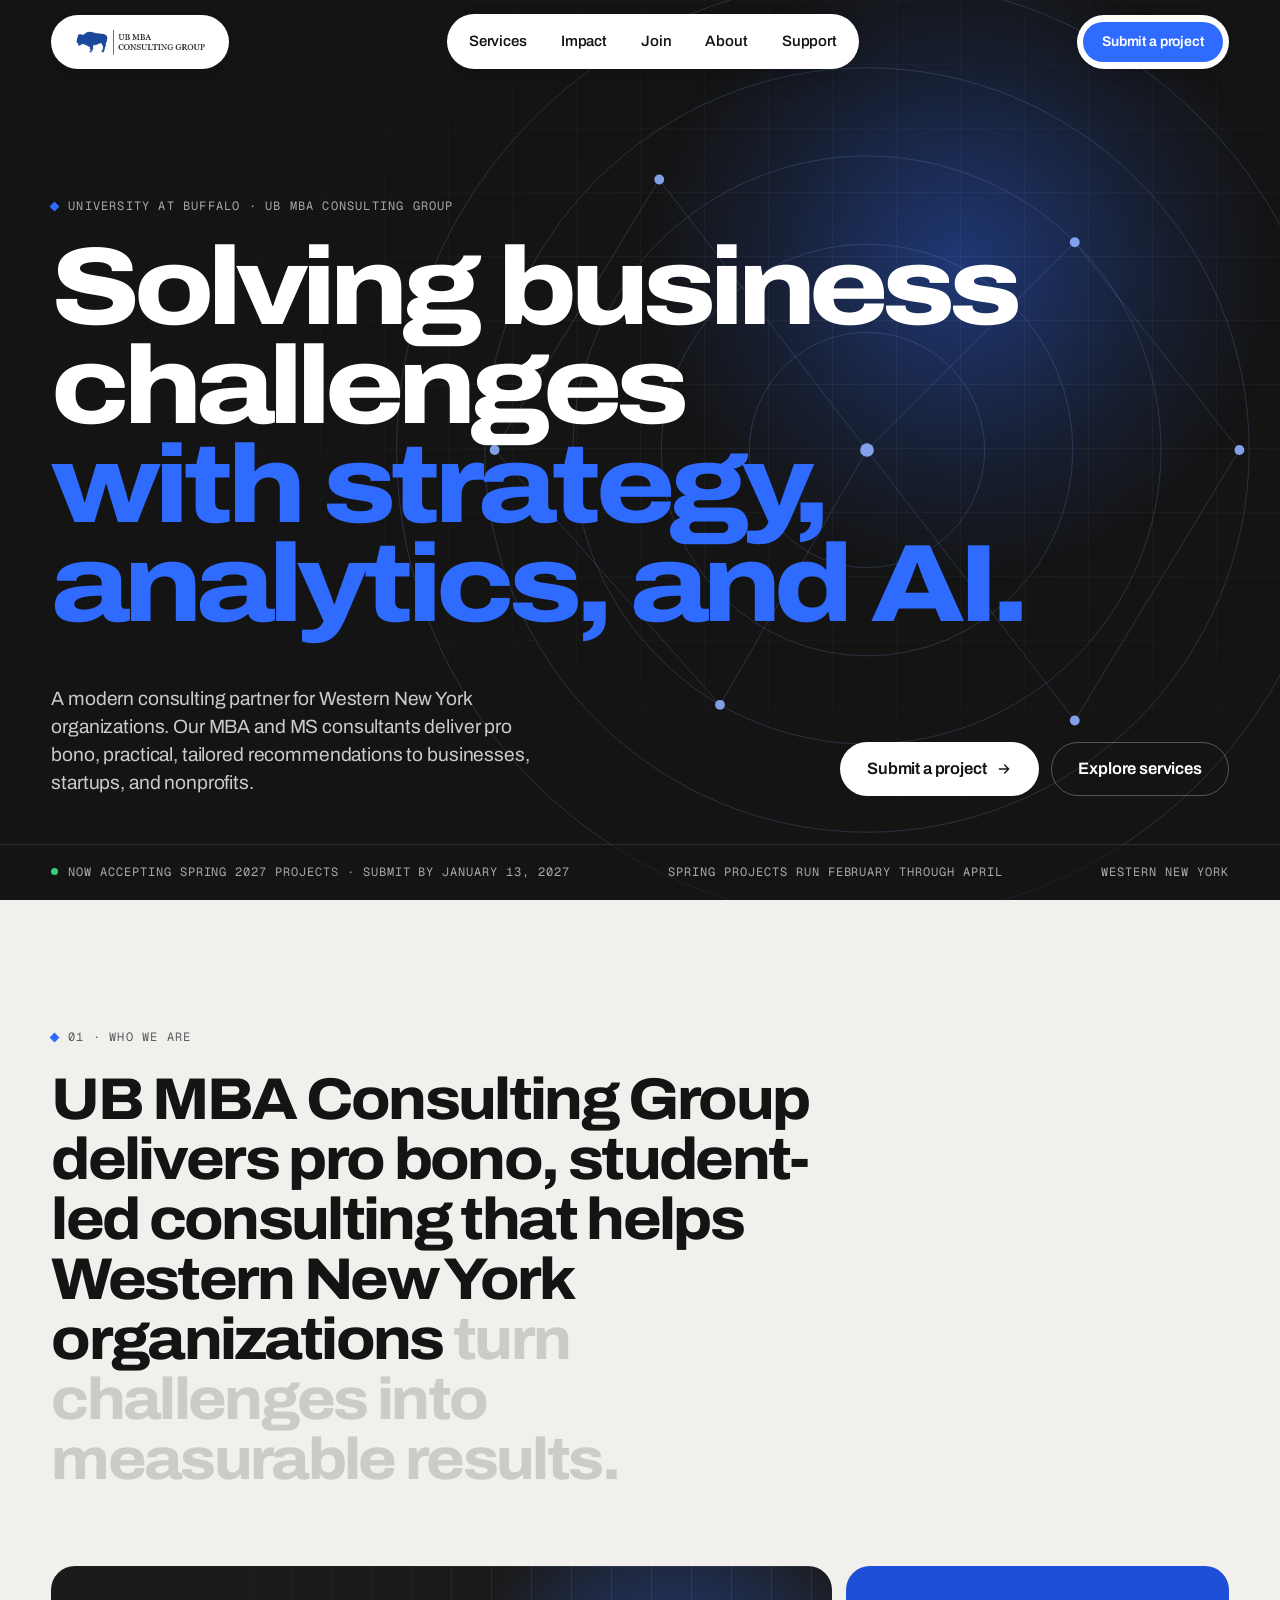
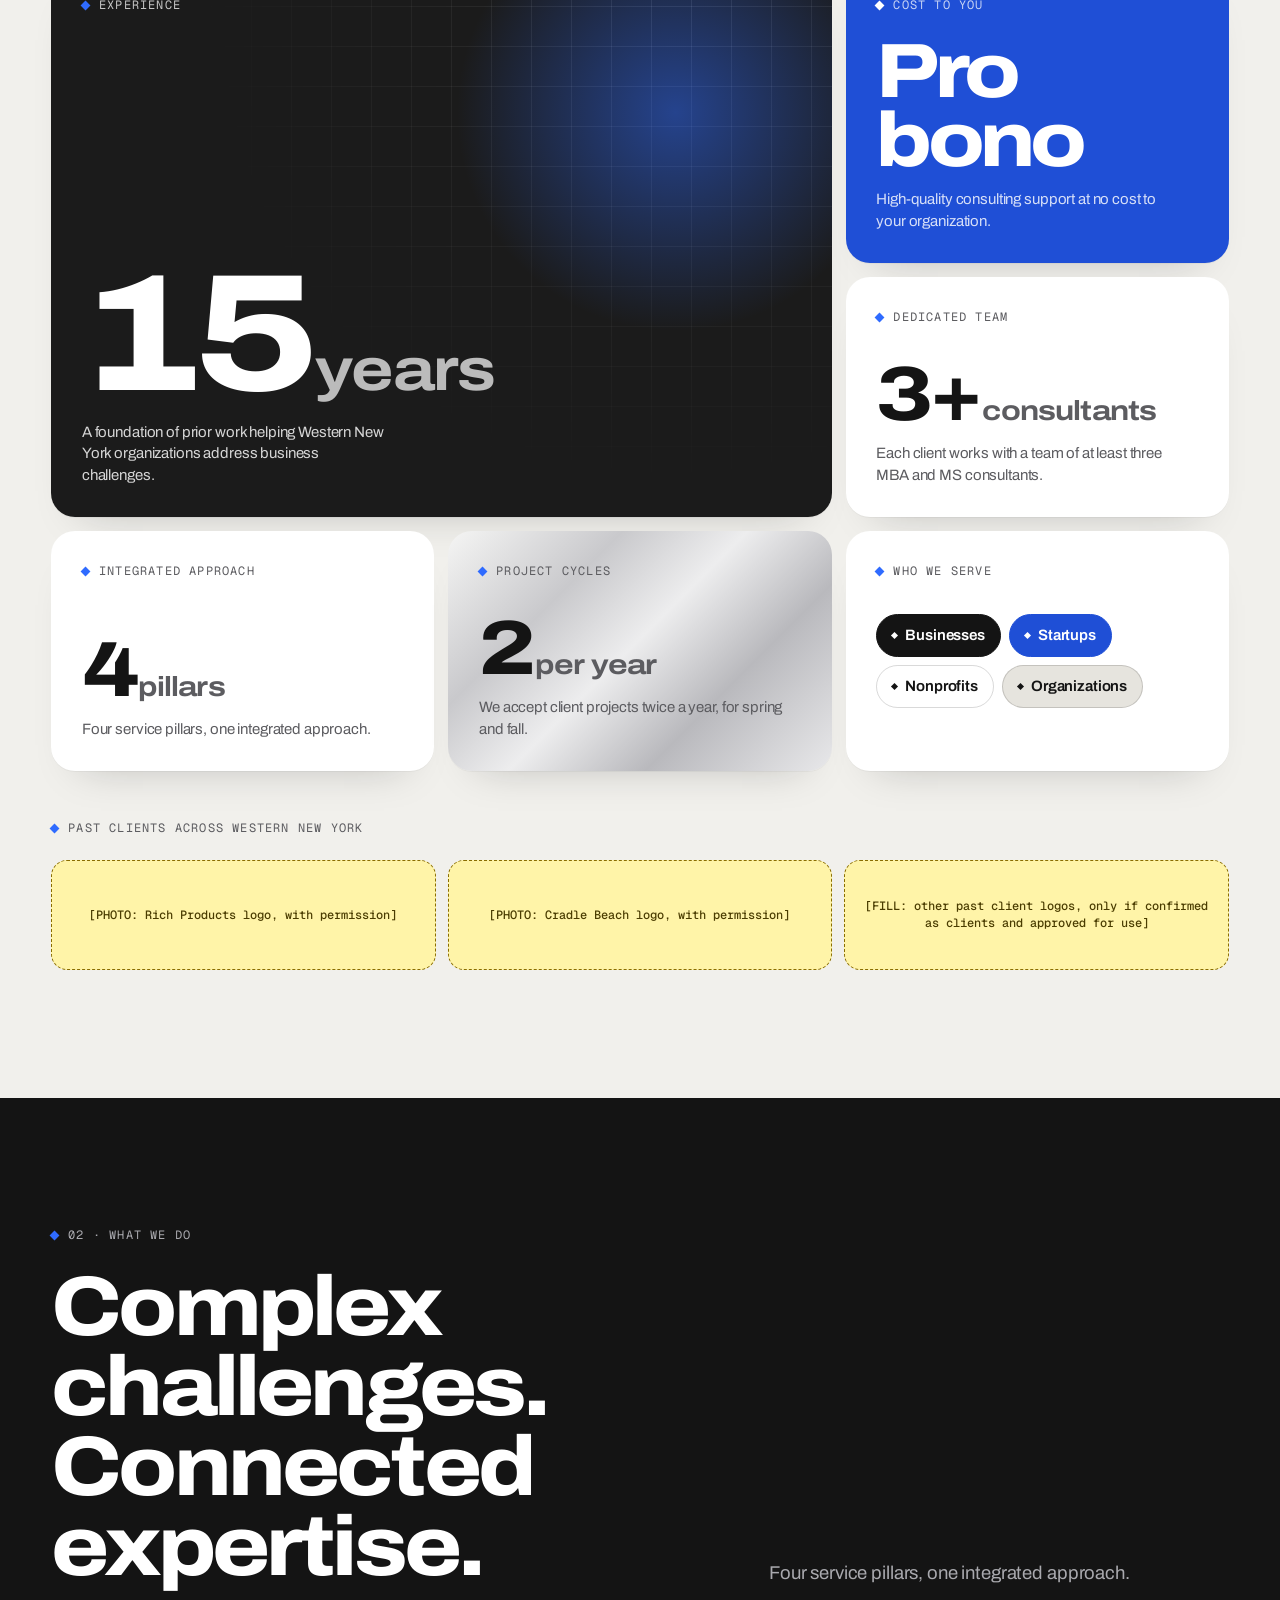
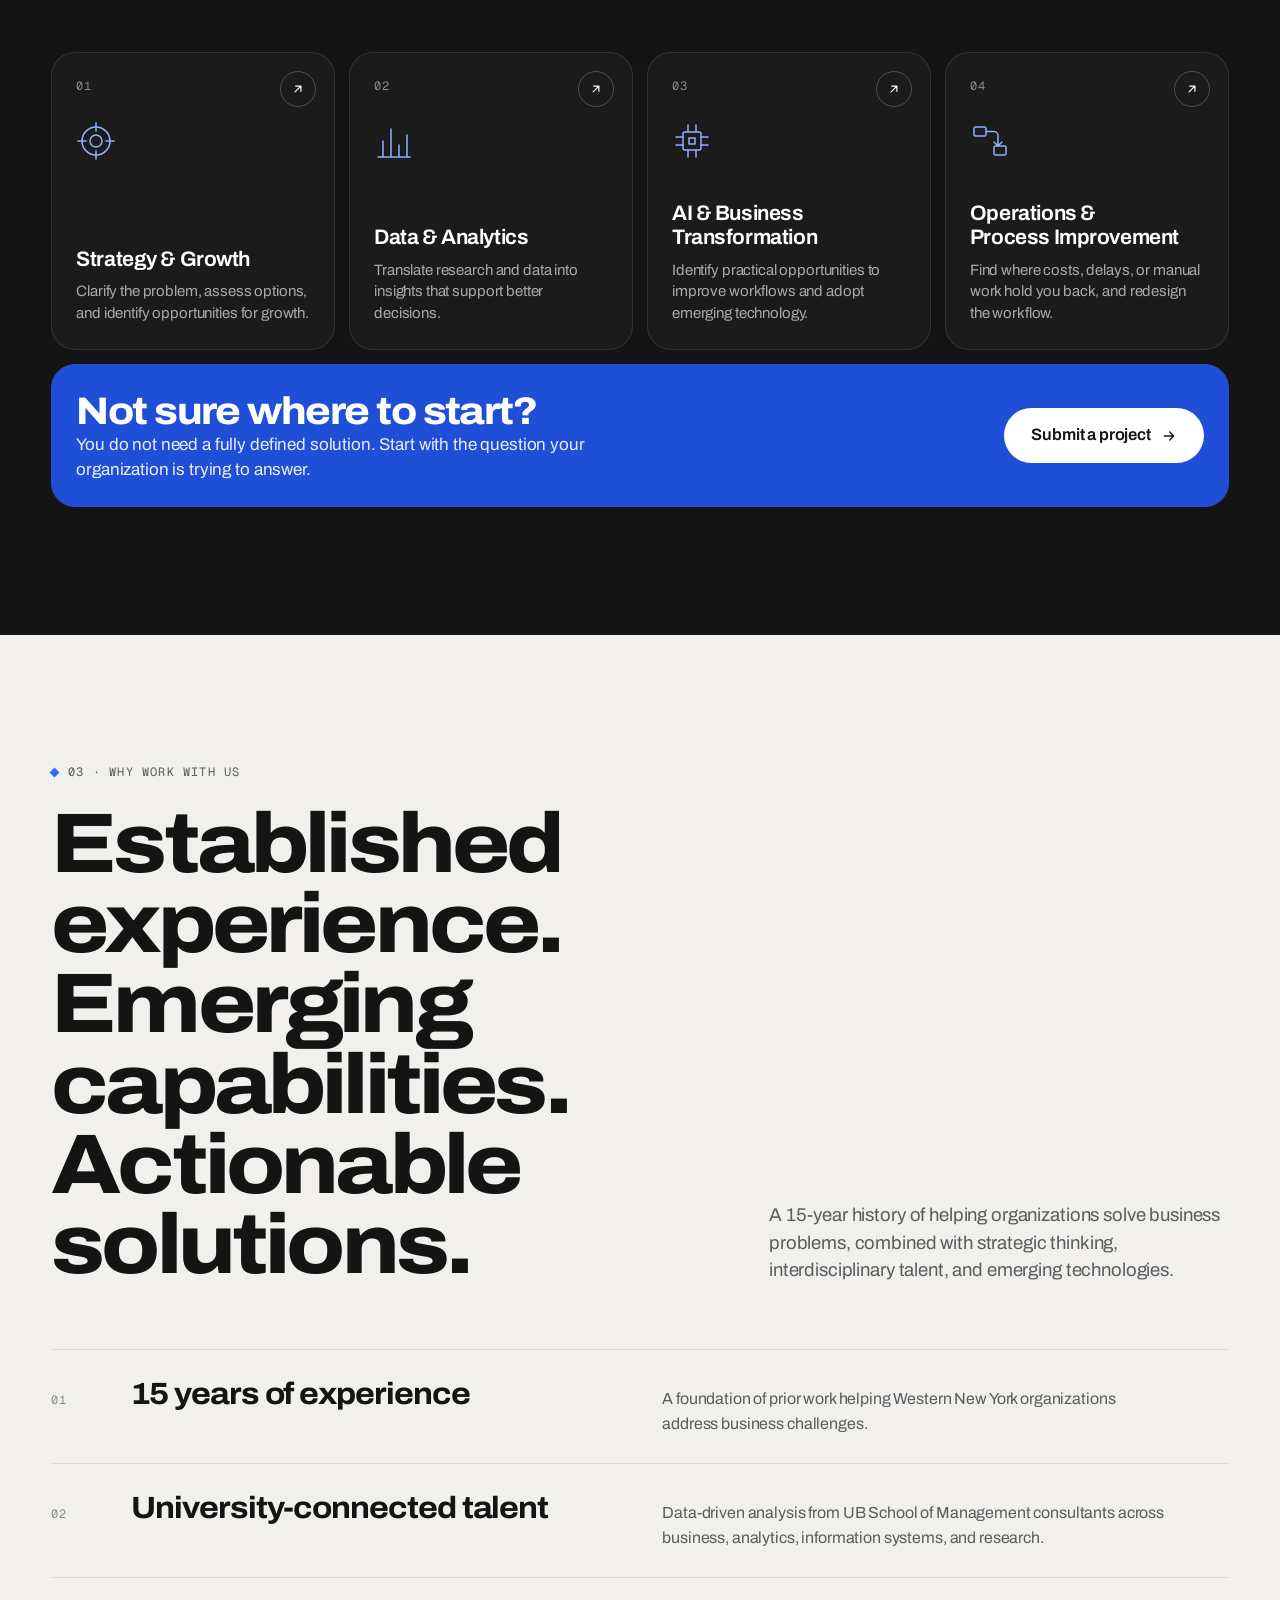
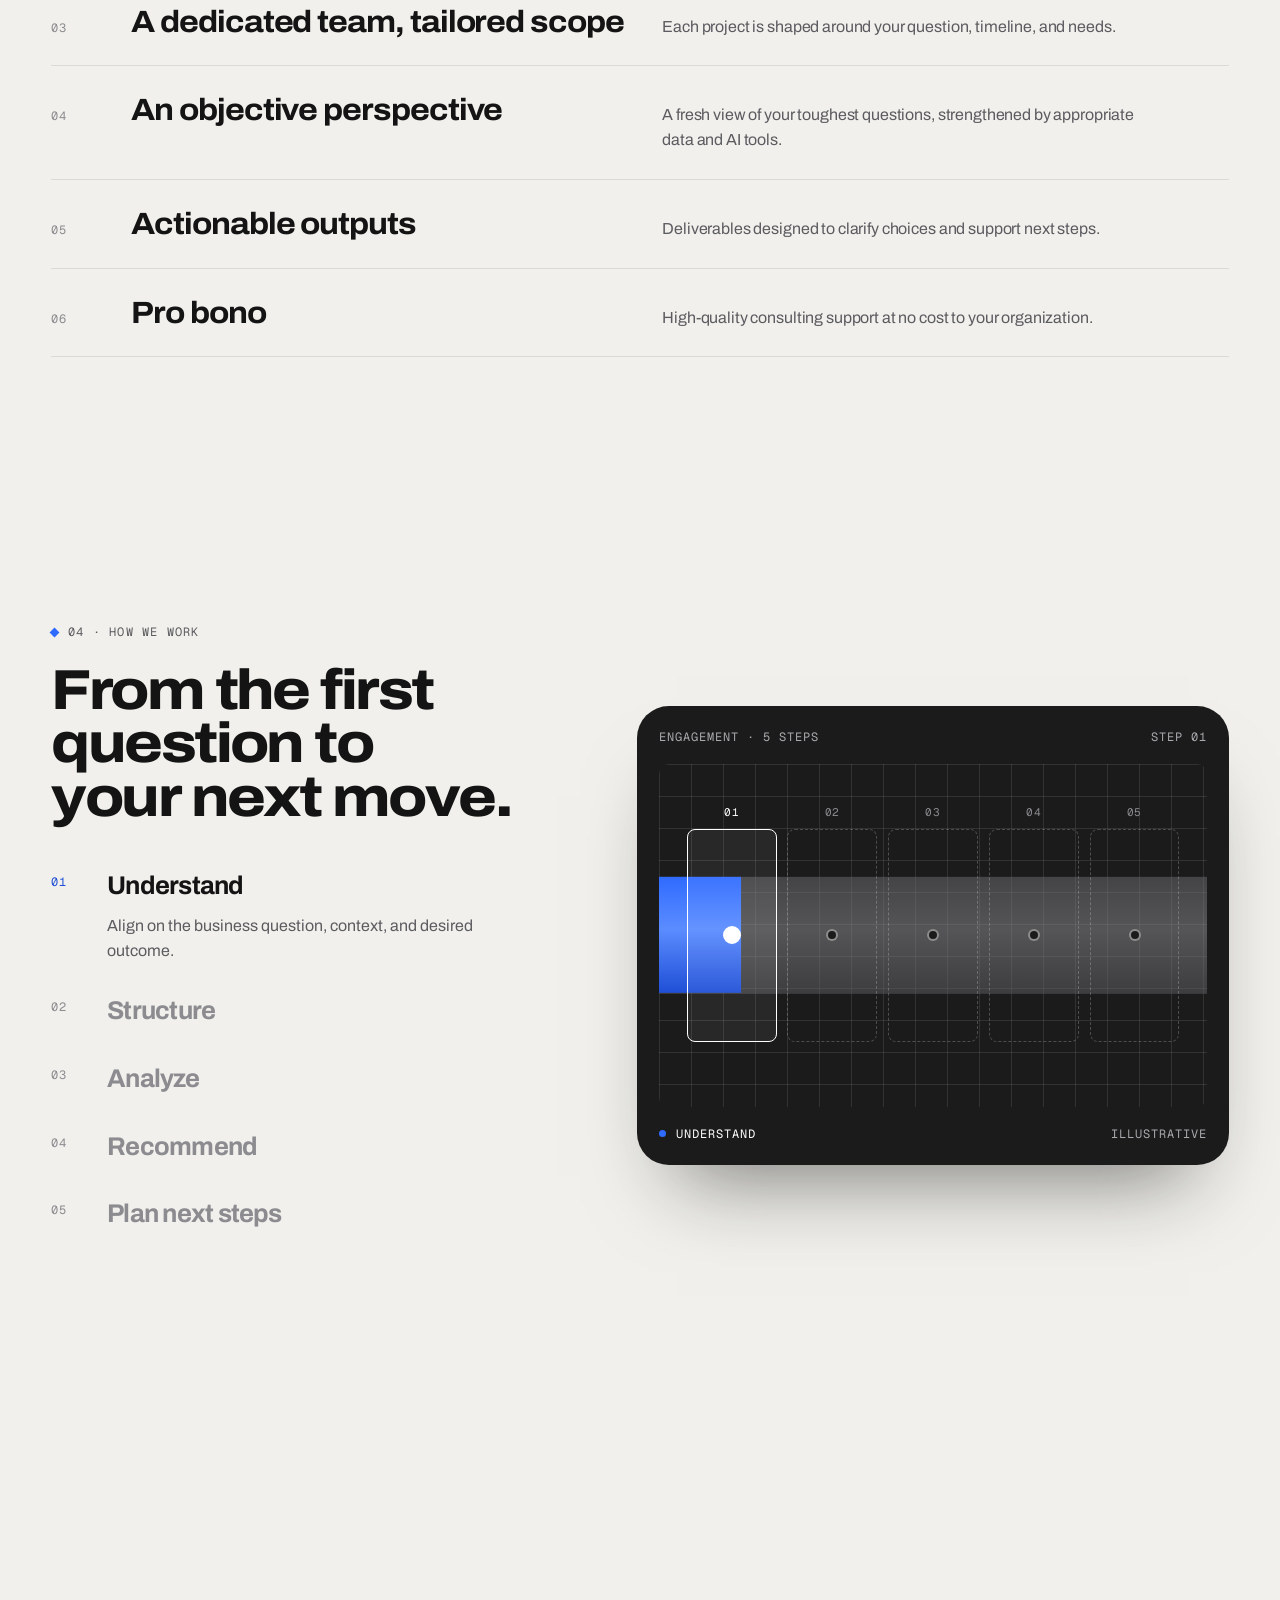
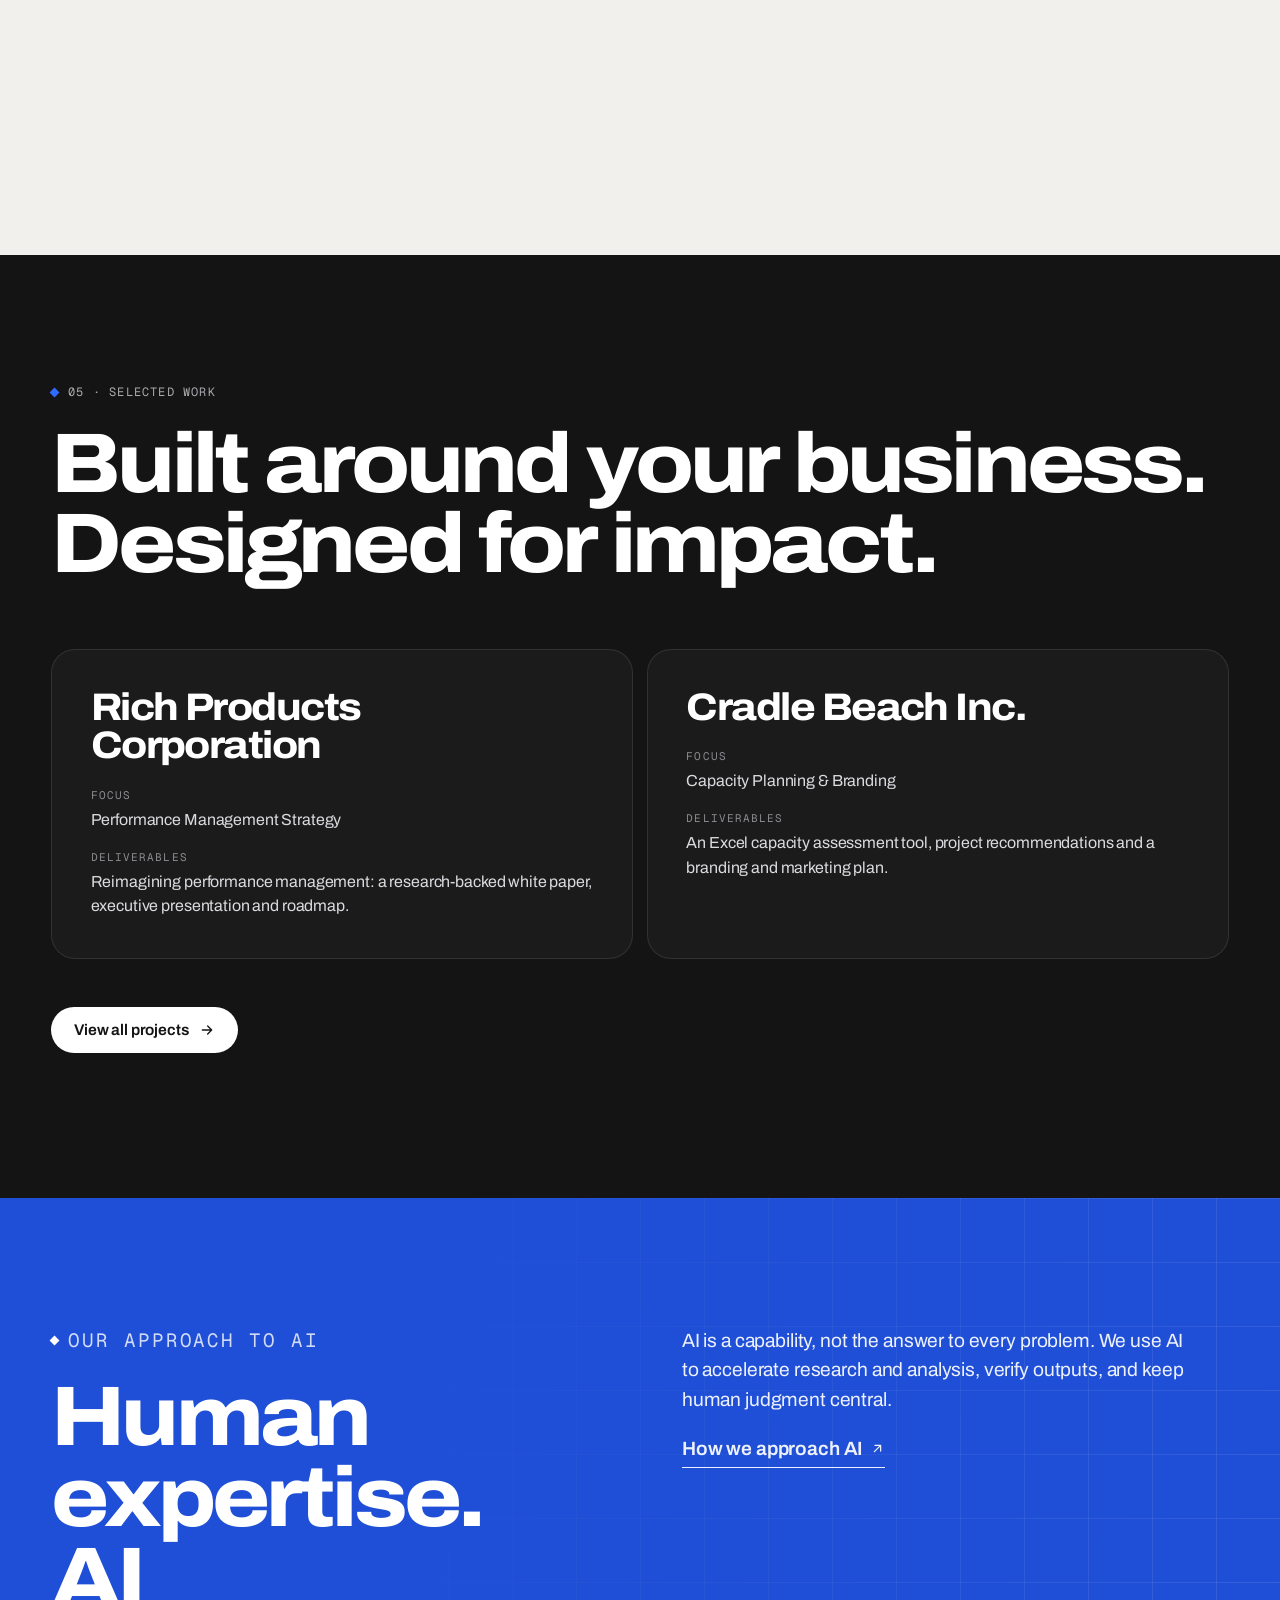
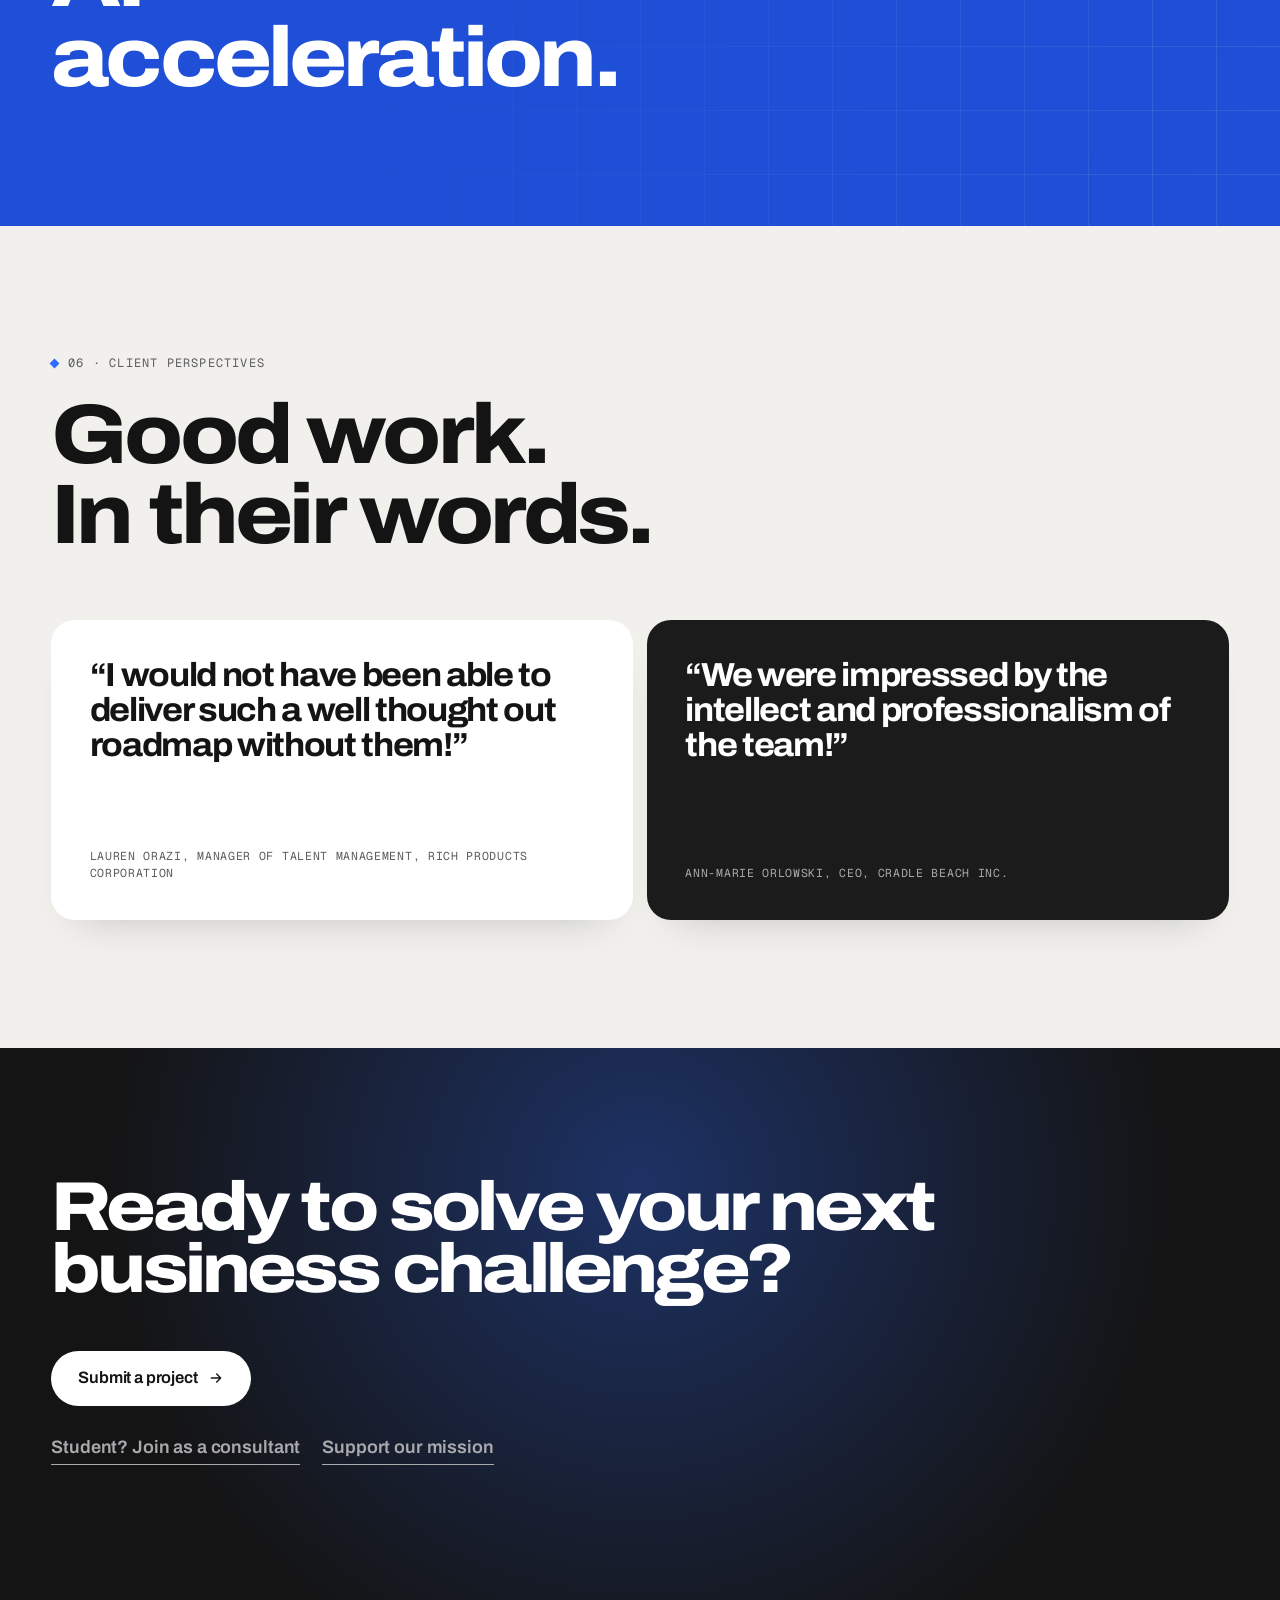
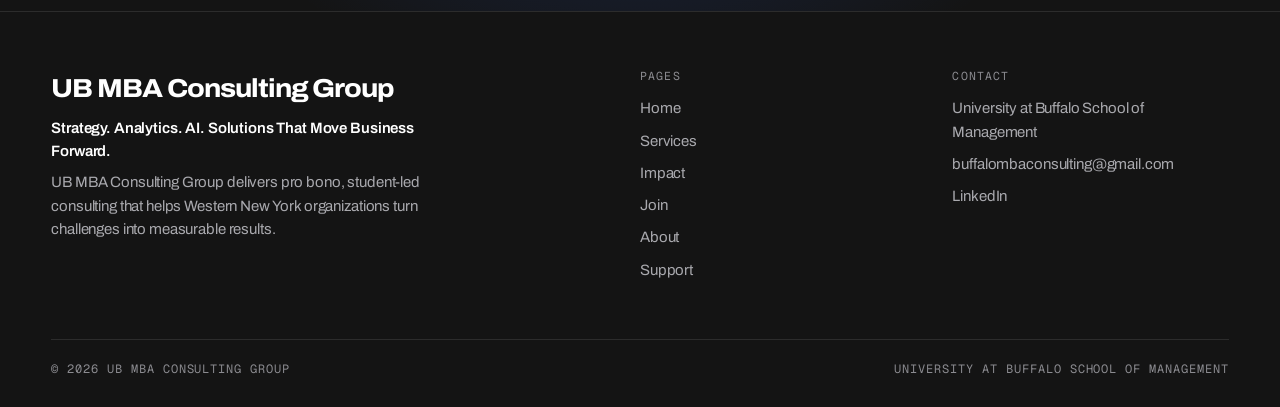
==== commit ca20ad91: "Add project application form that emails the club New submit.html copies the questions from the curr" ====
--- a/index.html
+++ b/index.html
@@ -21,7 +21,7 @@
     <a class="nav__pill nav__logo" href="index.html"><img src="images/logo.png" alt="UB MBA Consulting Group" width="138" height="36"></a>
     <nav class="nav__pill nav__links" aria-label="Main"><a href="services.html">Services</a><a href="impact.html">Impact</a><a href="join.html">Join</a><a href="about.html">About</a><a href="support.html">Support</a></nav>
     <div class="nav__pill nav__actions">
-      <a class="btn btn--blue btn--sm is-ph" href="#" title="Link not set yet: CLIENT_FORM_LINK">Submit a project</a>
+      <a class="btn btn--blue btn--sm" href="submit.html">Submit a project</a>
       <button class="nav__menu" aria-expanded="false" aria-controls="nav-sheet">Menu</button>
     </div>
   </div>
@@ -39,7 +39,7 @@
   <h1 class="hero__title" data-lines><span class="ln"><span>Solving business challenges</span></span><span class="ln"><span class=hot>with strategy, analytics, and AI.</span></span></h1>
   <div class="hero__foot">
     <p class="hero__lede" data-rise style="--i:1">A modern consulting partner for Western New York organizations. Our MBA and MS consultants deliver pro bono, practical, tailored recommendations to businesses, startups, and nonprofits.</p>
-    <div class="btn-row" data-rise style="--i:2"><a class="btn btn--light btn--lg is-ph" href="#" title="Link not set yet: CLIENT_FORM_LINK">Submit a project<svg viewBox="0 0 24 24" aria-hidden="true"><path d="M5 12h14M13 6l6 6-6 6"/></svg></a><a class="btn btn--ghost btn--lg" href="services.html">Explore services</a></div>
+    <div class="btn-row" data-rise style="--i:2"><a class="btn btn--light btn--lg" href="submit.html">Submit a project<svg viewBox="0 0 24 24" aria-hidden="true"><path d="M5 12h14M13 6l6 6-6 6"/></svg></a><a class="btn btn--ghost btn--lg" href="services.html">Explore services</a></div>
   </div>
 </div><div class="hero__ticker"><div class="wrap hero__ticker-row mono"><!-- EDIT: announcement -->
   <p><span class="dot"></span>Now accepting spring 2027 projects · Submit by January 13, 2027</p><p class="hide-sm">Spring projects run February through April</p><p class="hide-sm">Western New York</p>
@@ -70,7 +70,7 @@
   <div class="section-head section-head--row">
   <div><p class="eyebrow">02 · What we do</p><h2 class="h1" data-lines><span class="ln"><span>Complex challenges.</span></span><span class="ln"><span>Connected expertise.</span></span></h2></div><p class="lede" data-rise style="--i:1">Four service pillars, one integrated approach.</p>
 </div>
-  <div class="card-grid" data-stagger><article class="card " data-pop><span class="card__no">01</span><span class="card__go" aria-hidden="true"><svg viewBox="0 0 24 24" aria-hidden="true"><path d="M7 17L17 7M8 7h9v9"/></svg></span><div class="card__ic"><svg viewBox="0 0 40 40" aria-hidden="true"><circle cx="20" cy="20" r="14"/><circle cx="20" cy="20" r="6"/><path d="M20 2v8M20 30v8M2 20h8M30 20h8"/></svg></div><h3><a href="services.html#strategy">Strategy &amp; Growth</a></h3><p>Clarify the problem, assess options, and identify opportunities for growth.</p></article><article class="card " data-pop><span class="card__no">02</span><span class="card__go" aria-hidden="true"><svg viewBox="0 0 24 24" aria-hidden="true"><path d="M7 17L17 7M8 7h9v9"/></svg></span><div class="card__ic"><svg viewBox="0 0 40 40" aria-hidden="true"><path d="M4 36h32M9 36V20M17 36V8M25 36V24M33 36V14"/></svg></div><h3><a href="services.html#data">Data &amp; Analytics</a></h3><p>Translate research and data into insights that support better decisions.</p></article><article class="card " data-pop><span class="card__no">03</span><span class="card__go" aria-hidden="true"><svg viewBox="0 0 24 24" aria-hidden="true"><path d="M7 17L17 7M8 7h9v9"/></svg></span><div class="card__ic"><svg viewBox="0 0 40 40" aria-hidden="true"><rect x="11" y="11" width="18" height="18" rx="2"/><path d="M16 4v7M24 4v7M16 29v7M24 29v7M4 16h7M4 24h7M29 16h7M29 24h7"/><rect x="17" y="17" width="6" height="6"/></svg></div><h3><a href="services.html#ai-services">AI &amp; Business Transformation</a></h3><p>Identify practical opportunities to improve workflows and adopt emerging technology.</p></article><article class="card " data-pop><span class="card__no">04</span><span class="card__go" aria-hidden="true"><svg viewBox="0 0 24 24" aria-hidden="true"><path d="M7 17L17 7M8 7h9v9"/></svg></span><div class="card__ic"><svg viewBox="0 0 40 40" aria-hidden="true"><rect x="4" y="6" width="12" height="9" rx="1.5"/><rect x="24" y="25" width="12" height="9" rx="1.5"/><path d="M16 10.500h8a4 4 0 0 1 4 4V25M24 21l4 4 4-4"/></svg></div><h3><a href="services.html#operations">Operations &amp; Process Improvement</a></h3><p>Find where costs, delays, or manual work hold you back, and redesign the workflow.</p></article><article class="card card--cta" data-pop><div><h3>Not sure where to start?</h3><p>You do not need a fully defined solution. Start with the question your organization is trying to answer.</p></div><a class="btn btn--light btn--lg is-ph" href="#" title="Link not set yet: CLIENT_FORM_LINK">Submit a project<svg viewBox="0 0 24 24" aria-hidden="true"><path d="M5 12h14M13 6l6 6-6 6"/></svg></a></article></div>
+  <div class="card-grid" data-stagger><article class="card " data-pop><span class="card__no">01</span><span class="card__go" aria-hidden="true"><svg viewBox="0 0 24 24" aria-hidden="true"><path d="M7 17L17 7M8 7h9v9"/></svg></span><div class="card__ic"><svg viewBox="0 0 40 40" aria-hidden="true"><circle cx="20" cy="20" r="14"/><circle cx="20" cy="20" r="6"/><path d="M20 2v8M20 30v8M2 20h8M30 20h8"/></svg></div><h3><a href="services.html#strategy">Strategy &amp; Growth</a></h3><p>Clarify the problem, assess options, and identify opportunities for growth.</p></article><article class="card " data-pop><span class="card__no">02</span><span class="card__go" aria-hidden="true"><svg viewBox="0 0 24 24" aria-hidden="true"><path d="M7 17L17 7M8 7h9v9"/></svg></span><div class="card__ic"><svg viewBox="0 0 40 40" aria-hidden="true"><path d="M4 36h32M9 36V20M17 36V8M25 36V24M33 36V14"/></svg></div><h3><a href="services.html#data">Data &amp; Analytics</a></h3><p>Translate research and data into insights that support better decisions.</p></article><article class="card " data-pop><span class="card__no">03</span><span class="card__go" aria-hidden="true"><svg viewBox="0 0 24 24" aria-hidden="true"><path d="M7 17L17 7M8 7h9v9"/></svg></span><div class="card__ic"><svg viewBox="0 0 40 40" aria-hidden="true"><rect x="11" y="11" width="18" height="18" rx="2"/><path d="M16 4v7M24 4v7M16 29v7M24 29v7M4 16h7M4 24h7M29 16h7M29 24h7"/><rect x="17" y="17" width="6" height="6"/></svg></div><h3><a href="services.html#ai-services">AI &amp; Business Transformation</a></h3><p>Identify practical opportunities to improve workflows and adopt emerging technology.</p></article><article class="card " data-pop><span class="card__no">04</span><span class="card__go" aria-hidden="true"><svg viewBox="0 0 24 24" aria-hidden="true"><path d="M7 17L17 7M8 7h9v9"/></svg></span><div class="card__ic"><svg viewBox="0 0 40 40" aria-hidden="true"><rect x="4" y="6" width="12" height="9" rx="1.5"/><rect x="24" y="25" width="12" height="9" rx="1.5"/><path d="M16 10.500h8a4 4 0 0 1 4 4V25M24 21l4 4 4-4"/></svg></div><h3><a href="services.html#operations">Operations &amp; Process Improvement</a></h3><p>Find where costs, delays, or manual work hold you back, and redesign the workflow.</p></article><article class="card card--cta" data-pop><div><h3>Not sure where to start?</h3><p>You do not need a fully defined solution. Start with the question your organization is trying to answer.</p></div><a class="btn btn--light btn--lg" href="submit.html">Submit a project<svg viewBox="0 0 24 24" aria-hidden="true"><path d="M5 12h14M13 6l6 6-6 6"/></svg></a></article></div>
 </div></section>
 <section class="pad on-paper"><div class="wrap">
   <div class="section-head section-head--row">
@@ -121,7 +121,7 @@
 <section class="closer pad closer--long"><div class="wrap">
   <h2 class="closer__title" data-lines><span class="ln"><span>Ready to solve your next</span></span><span class="ln"><span class=hot>business challenge?</span></span></h2>
   
-  <div class="btn-row" data-rise style="--i:1"><a class="btn btn--light btn--lg is-ph" href="#" title="Link not set yet: CLIENT_FORM_LINK">Submit a project<svg viewBox="0 0 24 24" aria-hidden="true"><path d="M5 12h14M13 6l6 6-6 6"/></svg></a></div>
+  <div class="btn-row" data-rise style="--i:1"><a class="btn btn--light btn--lg" href="submit.html">Submit a project<svg viewBox="0 0 24 24" aria-hidden="true"><path d="M5 12h14M13 6l6 6-6 6"/></svg></a></div>
   <p class="closer__links" data-rise style="--i:2"><a class="textlink" href="join.html">Student? Join as a consultant</a><a class="textlink" href="support.html">Support our mission</a></p>
 </div></section>
 </main>
--- a/styles.css
+++ b/styles.css
@@ -393,3 +393,37 @@
   .pstep .pstep__no { color: var(--blue-600); }
 }
 @media (min-width: 1000px) and (max-height: 780px) { .proc .h1 { font-size: clamp(28px, 3.3vw, 46px); } .pstep { padding: 10px 0; } }
+
+/* ---------- Project application form (submit.html) ---------- */
+.rfp-wrap { display: grid; gap: 28px; align-items: start; }
+.rfp-aside p:not(.eyebrow) { color: var(--steel); font-size: 16px; max-width: 34ch; }
+.rfp-aside a { color: var(--ink); }
+.rfp-panel { padding: clamp(24px, 3.4vw, 48px); }
+.rfp fieldset { border: 0; margin: 0; padding: 0; min-width: 0; }
+.rfp legend { padding: 0; margin-bottom: 26px; font-size: clamp(24px, 2.4vw, 32px); font-weight: 740; letter-spacing: -.035em; font-stretch: 108%; color: var(--ink); }
+.rfp-progress { display: flex; gap: 10px; margin: 0 0 30px; }
+.rfp-progress li { flex: 1; border-top: 2px solid var(--paper-2); padding-top: 10px; color: var(--ash); transition: border-color .4s var(--ease), color .3s; }
+.rfp-progress li.on { border-top-color: var(--blue); color: var(--ink); }
+.rfp:not(.is-js) .rfp-progress, .rfp:not(.is-js) [data-next], .rfp:not(.is-js) [data-back] { display: none; }
+.field { margin-bottom: 22px; }
+.field label { display: block; font-size: 15.5px; font-weight: 600; color: var(--ink); line-height: 1.4; margin-bottom: 8px; }
+.field .req { color: var(--blue-600); }
+.field input, .field textarea { width: 100%; font: 400 16px/1.5 var(--font); color: var(--ink); background: var(--paper); border: 1px solid transparent; border-radius: var(--r-sm); padding: 14px 16px; transition: border-color .2s var(--ease), background-color .2s, box-shadow .2s; }
+.field textarea { resize: vertical; min-height: 130px; }
+.field input:hover, .field textarea:hover { border-color: rgba(20,20,20,.18); }
+.field input:focus, .field textarea:focus { outline: none; background: var(--white); border-color: var(--blue); box-shadow: 0 0 0 4px rgba(47,107,255,.16); }
+.field input:user-invalid, .field textarea:user-invalid { border-color: #C4312A; }
+.rfp .btn-row { margin-top: 6px; }
+.rfp button.btn[disabled] { opacity: .6; cursor: progress; }
+.rfp-status { margin: 18px 0 0; color: #A3241D; font-size: 15px; }
+.rfp-status:empty { display: none; }
+.hp { position: absolute; left: -9999px; width: 1px; height: 1px; overflow: hidden; }
+.rfp-done:focus { outline: none; }
+.rfp-done .h2 { color: var(--ink); margin-bottom: 18px; }
+.rfp-done p:not(.eyebrow) { color: var(--steel); max-width: 56ch; }
+.rfp-done a:not(.btn) { color: var(--ink); }
+@media (min-width: 1000px) { .rfp-wrap { grid-template-columns: 1fr 2fr; gap: 56px; } .rfp-aside { position: sticky; top: 110px; } }
+@media (prefers-reduced-motion: no-preference) {
+  .rfp.is-js .rfp-step:not([hidden]), .rfp-done:not([hidden]) { animation: rfp-in .5s var(--ease); }
+  @keyframes rfp-in { from { opacity: 0; transform: translateY(10px); } to { opacity: 1; transform: none; } }
+}
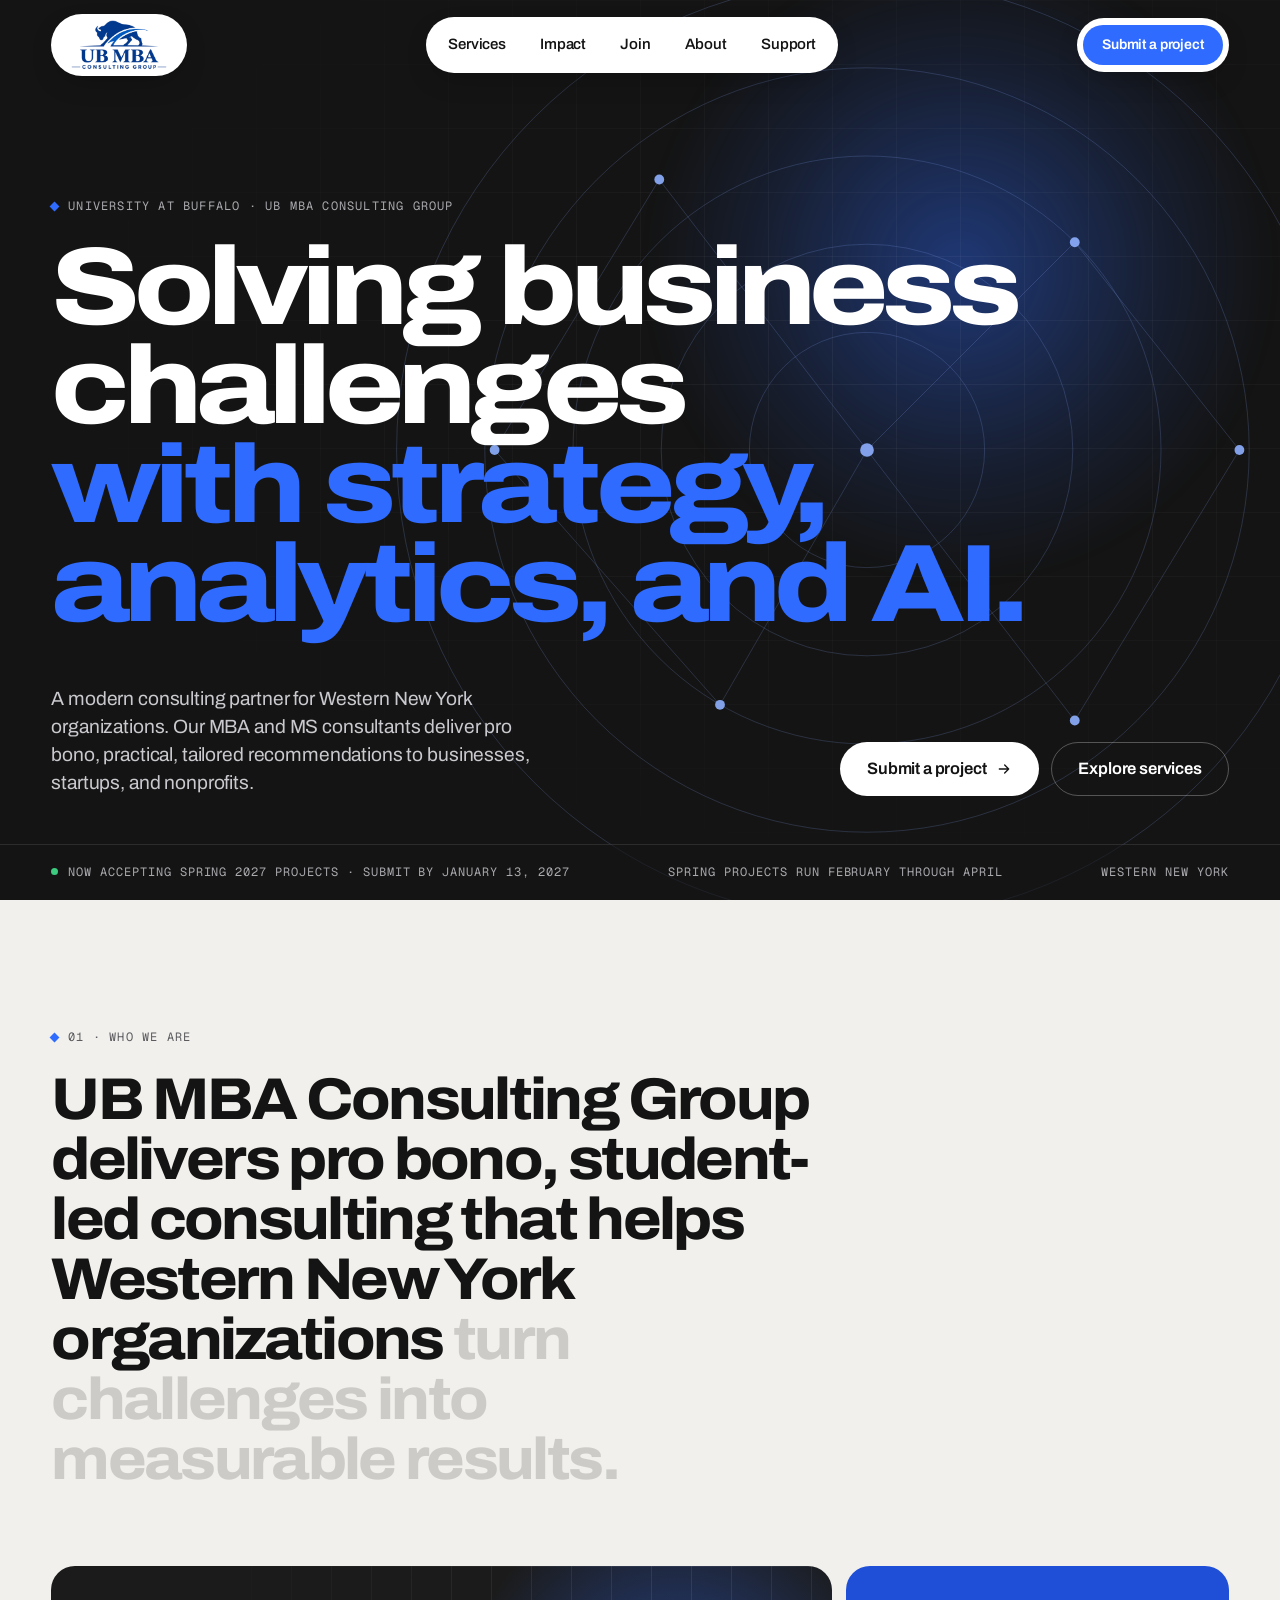
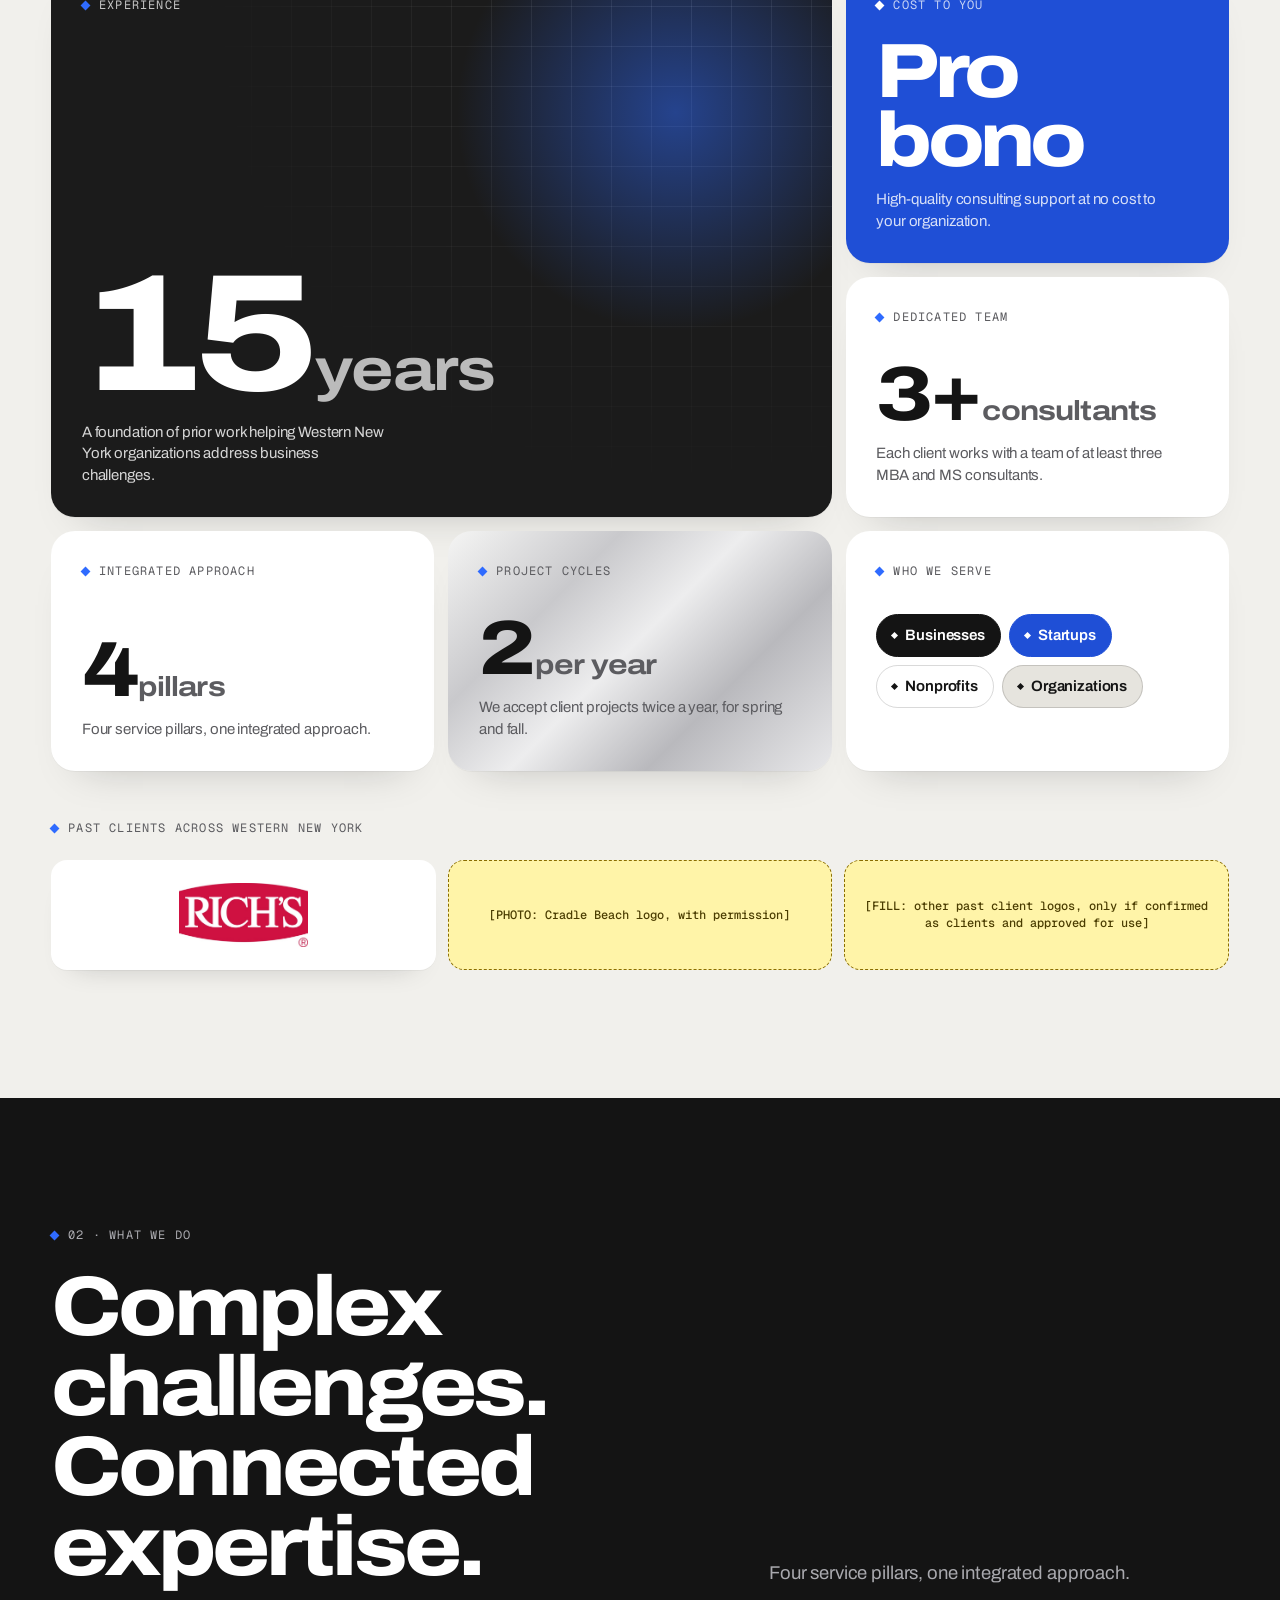
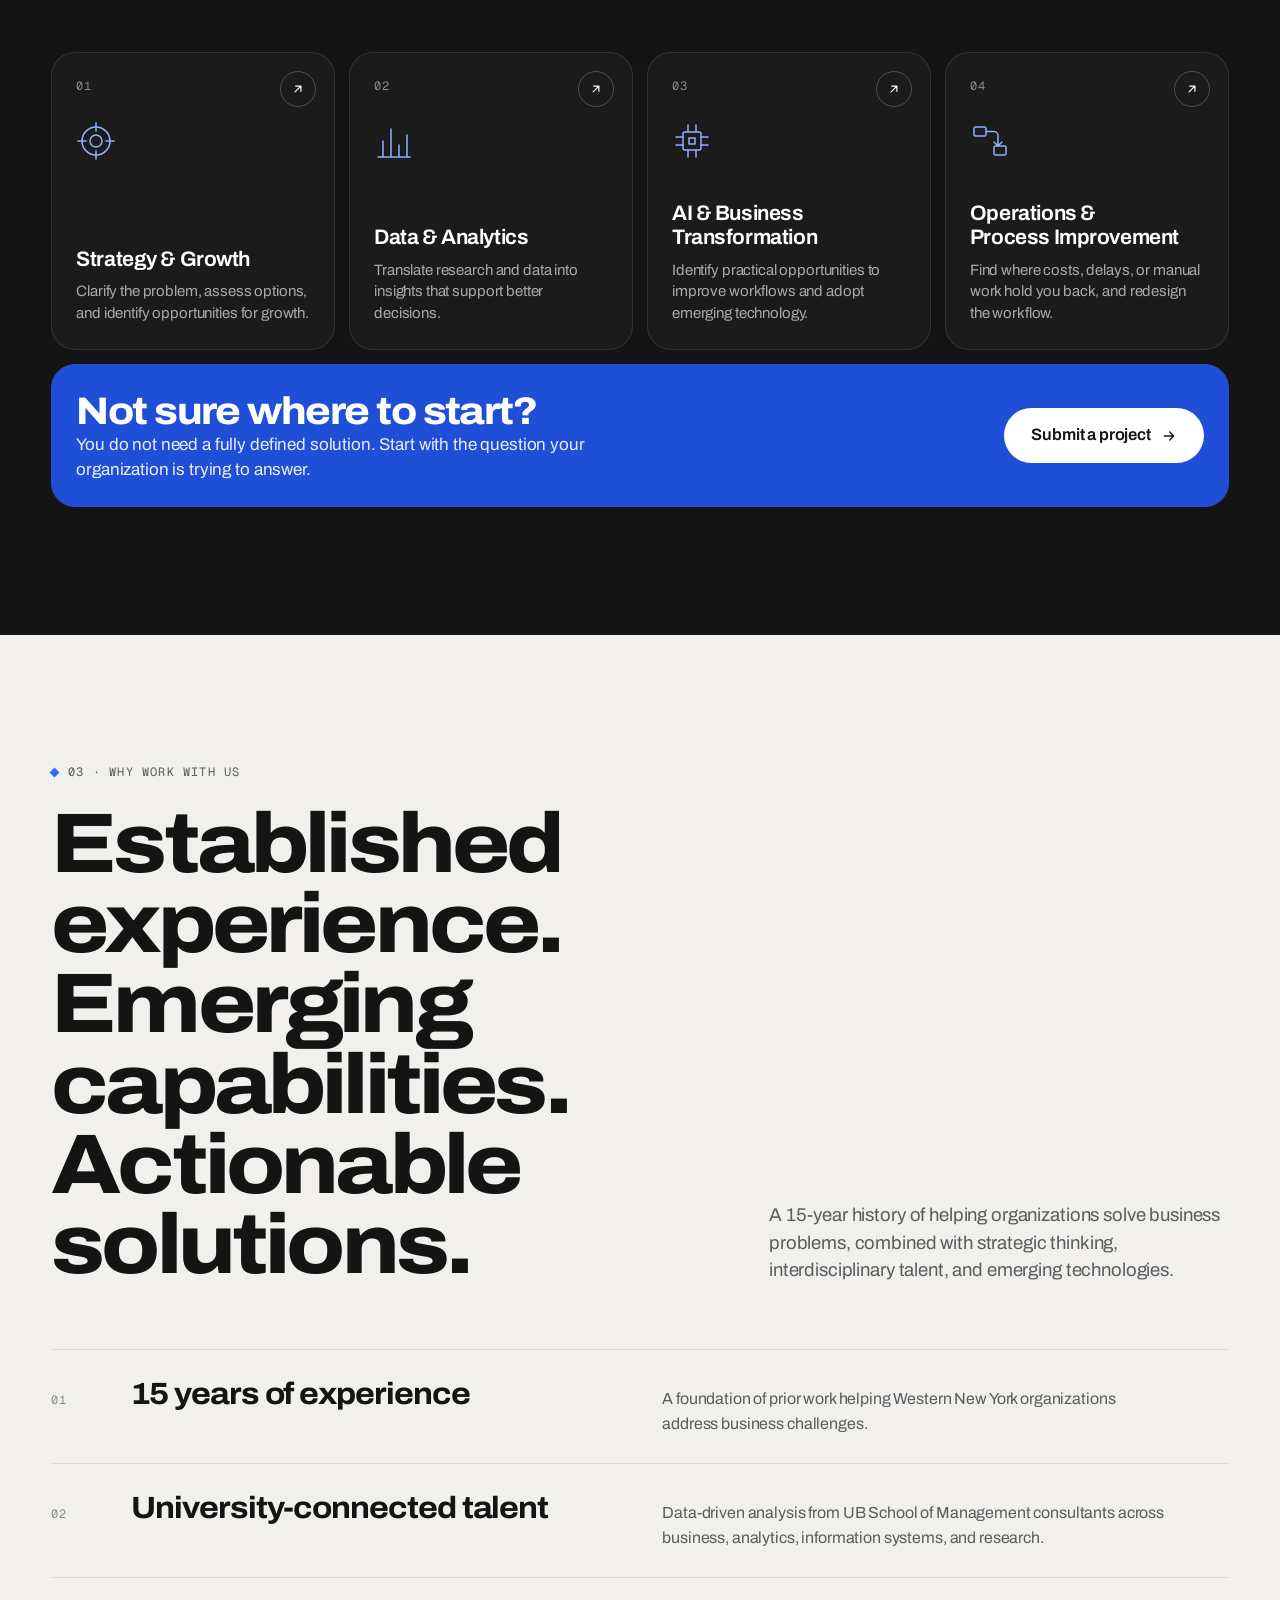
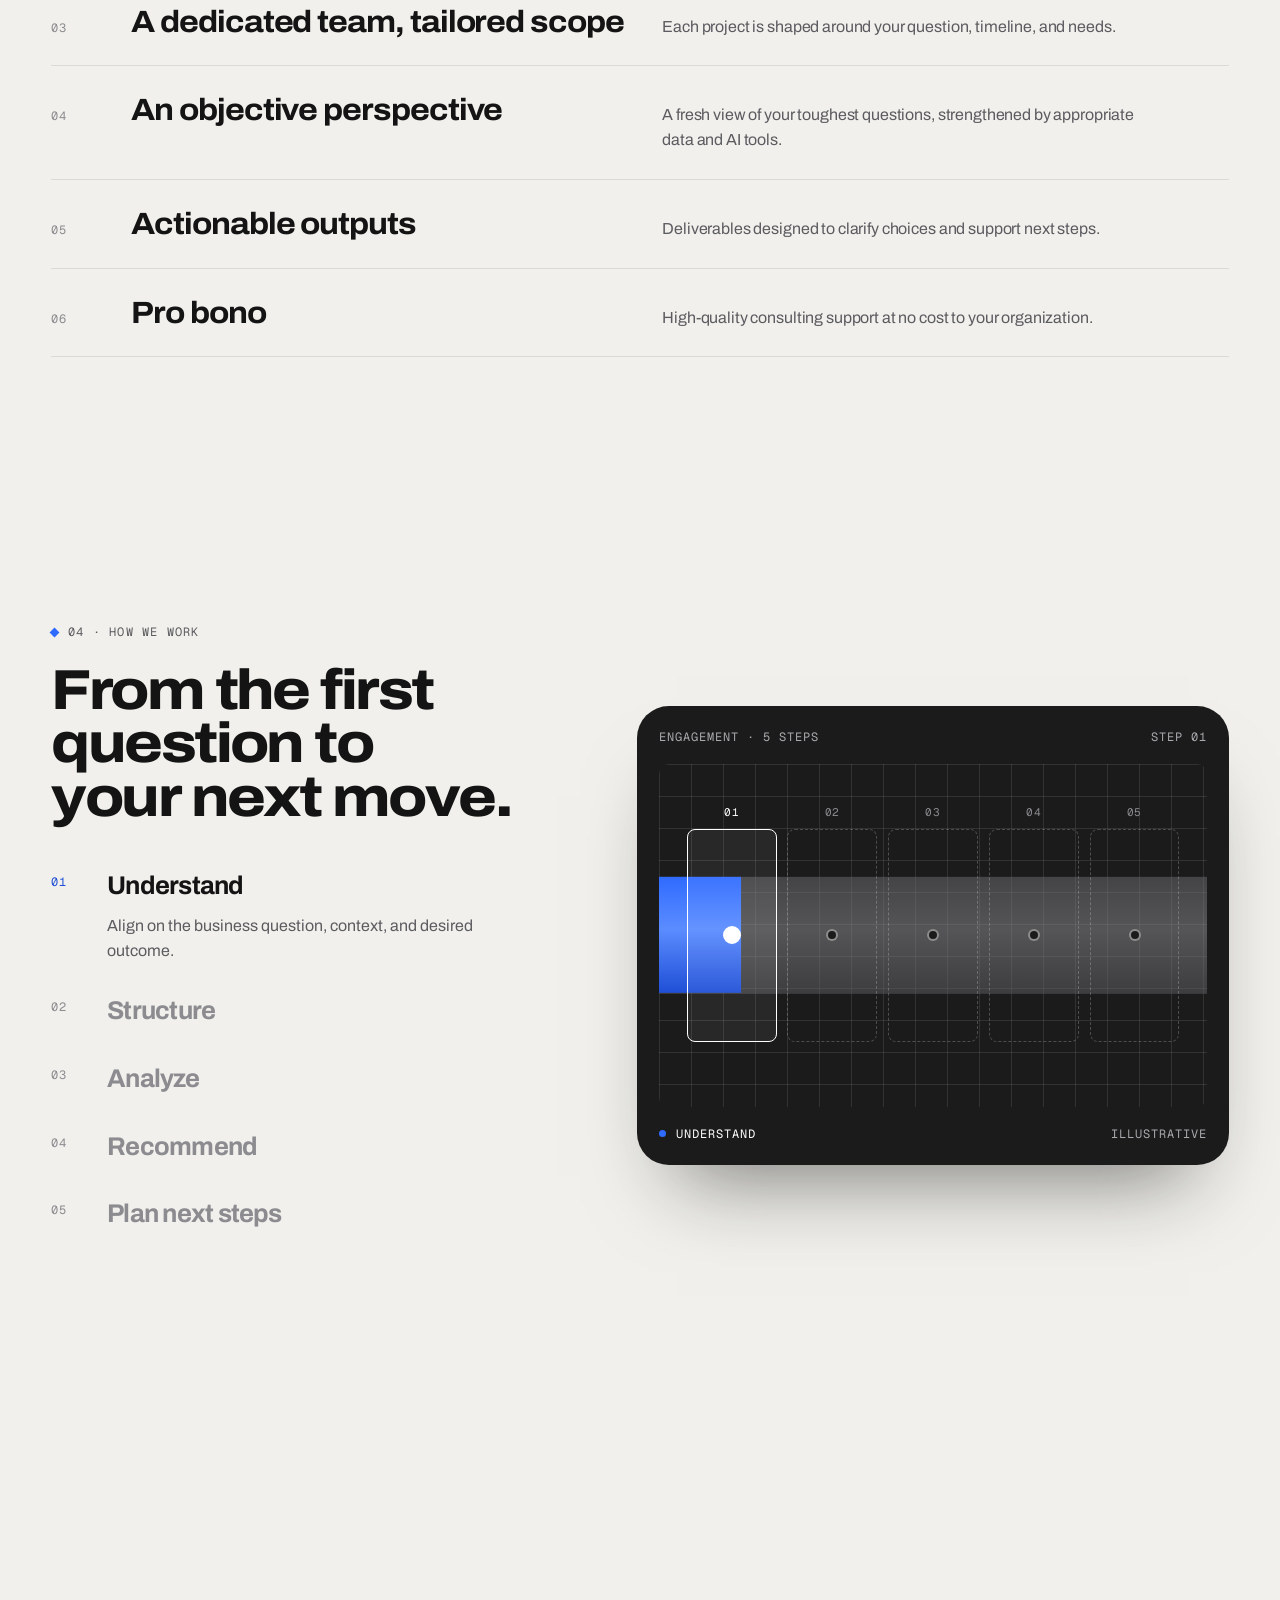
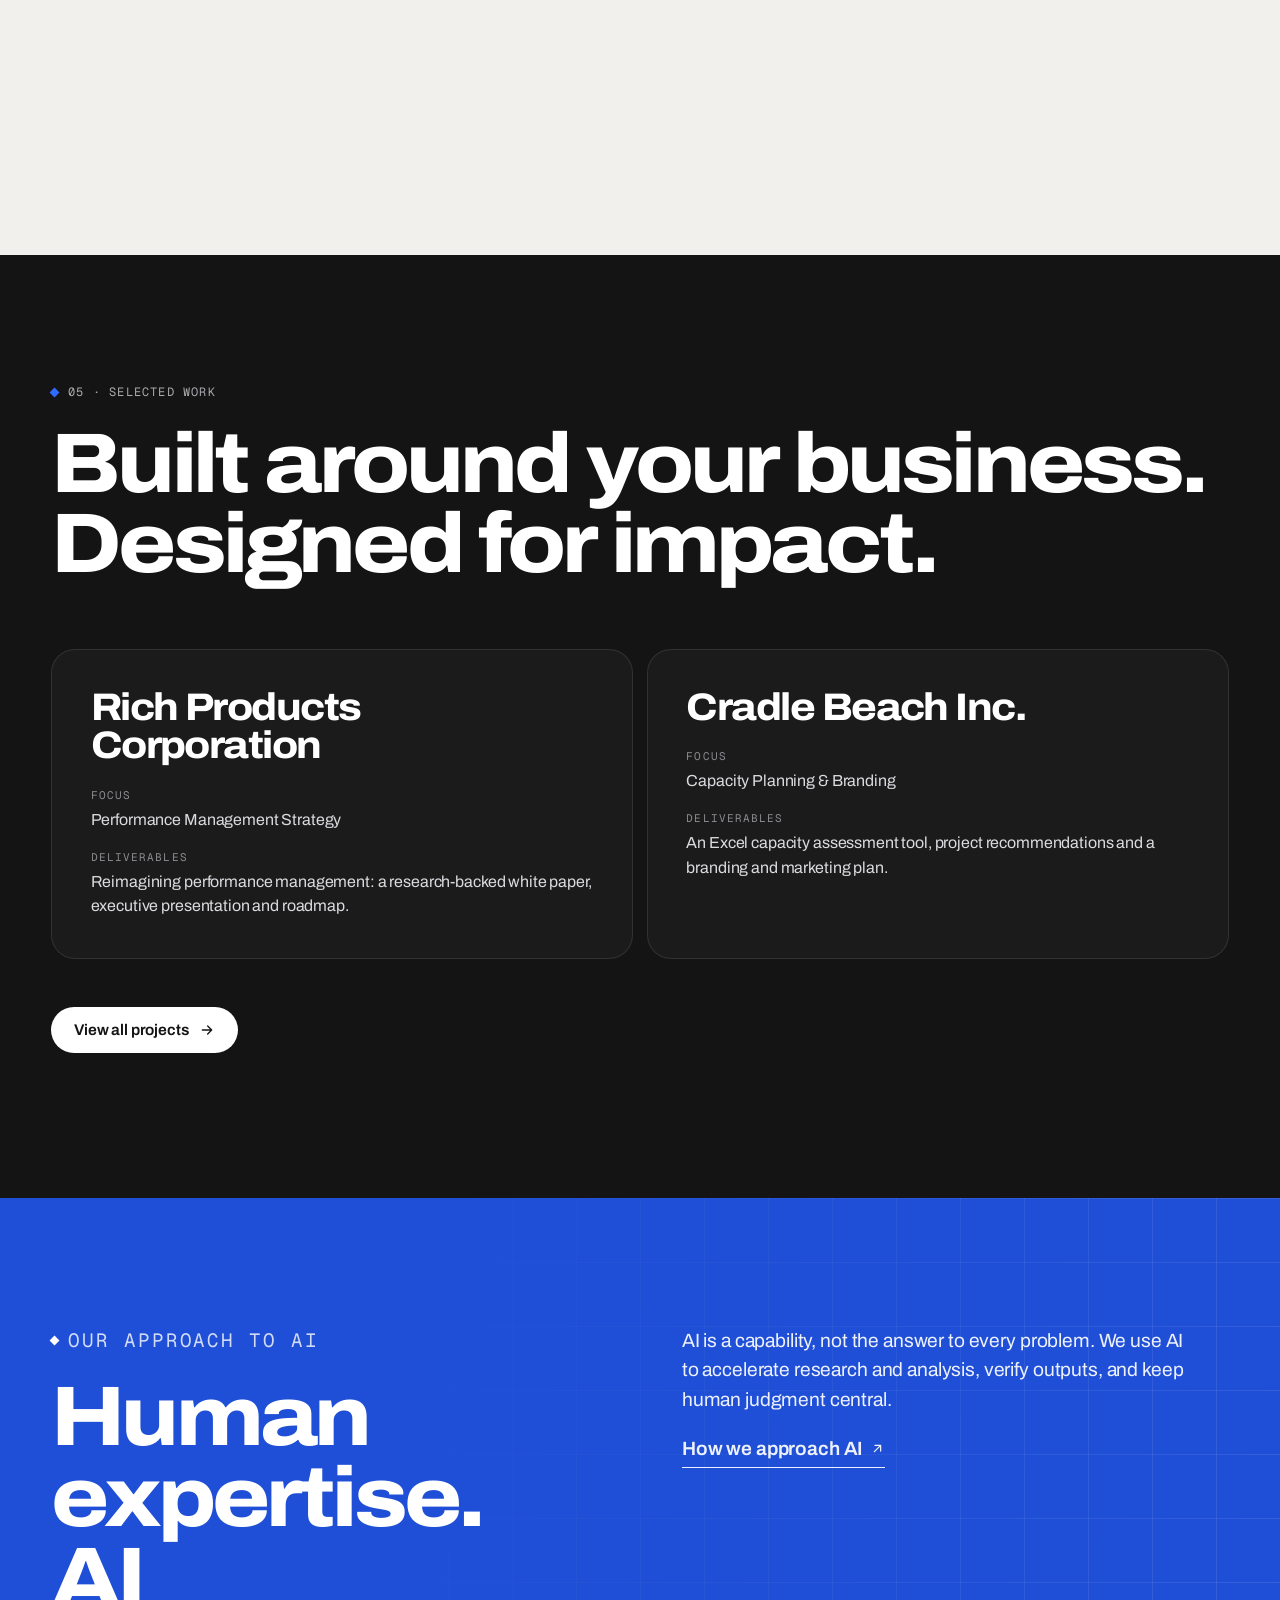
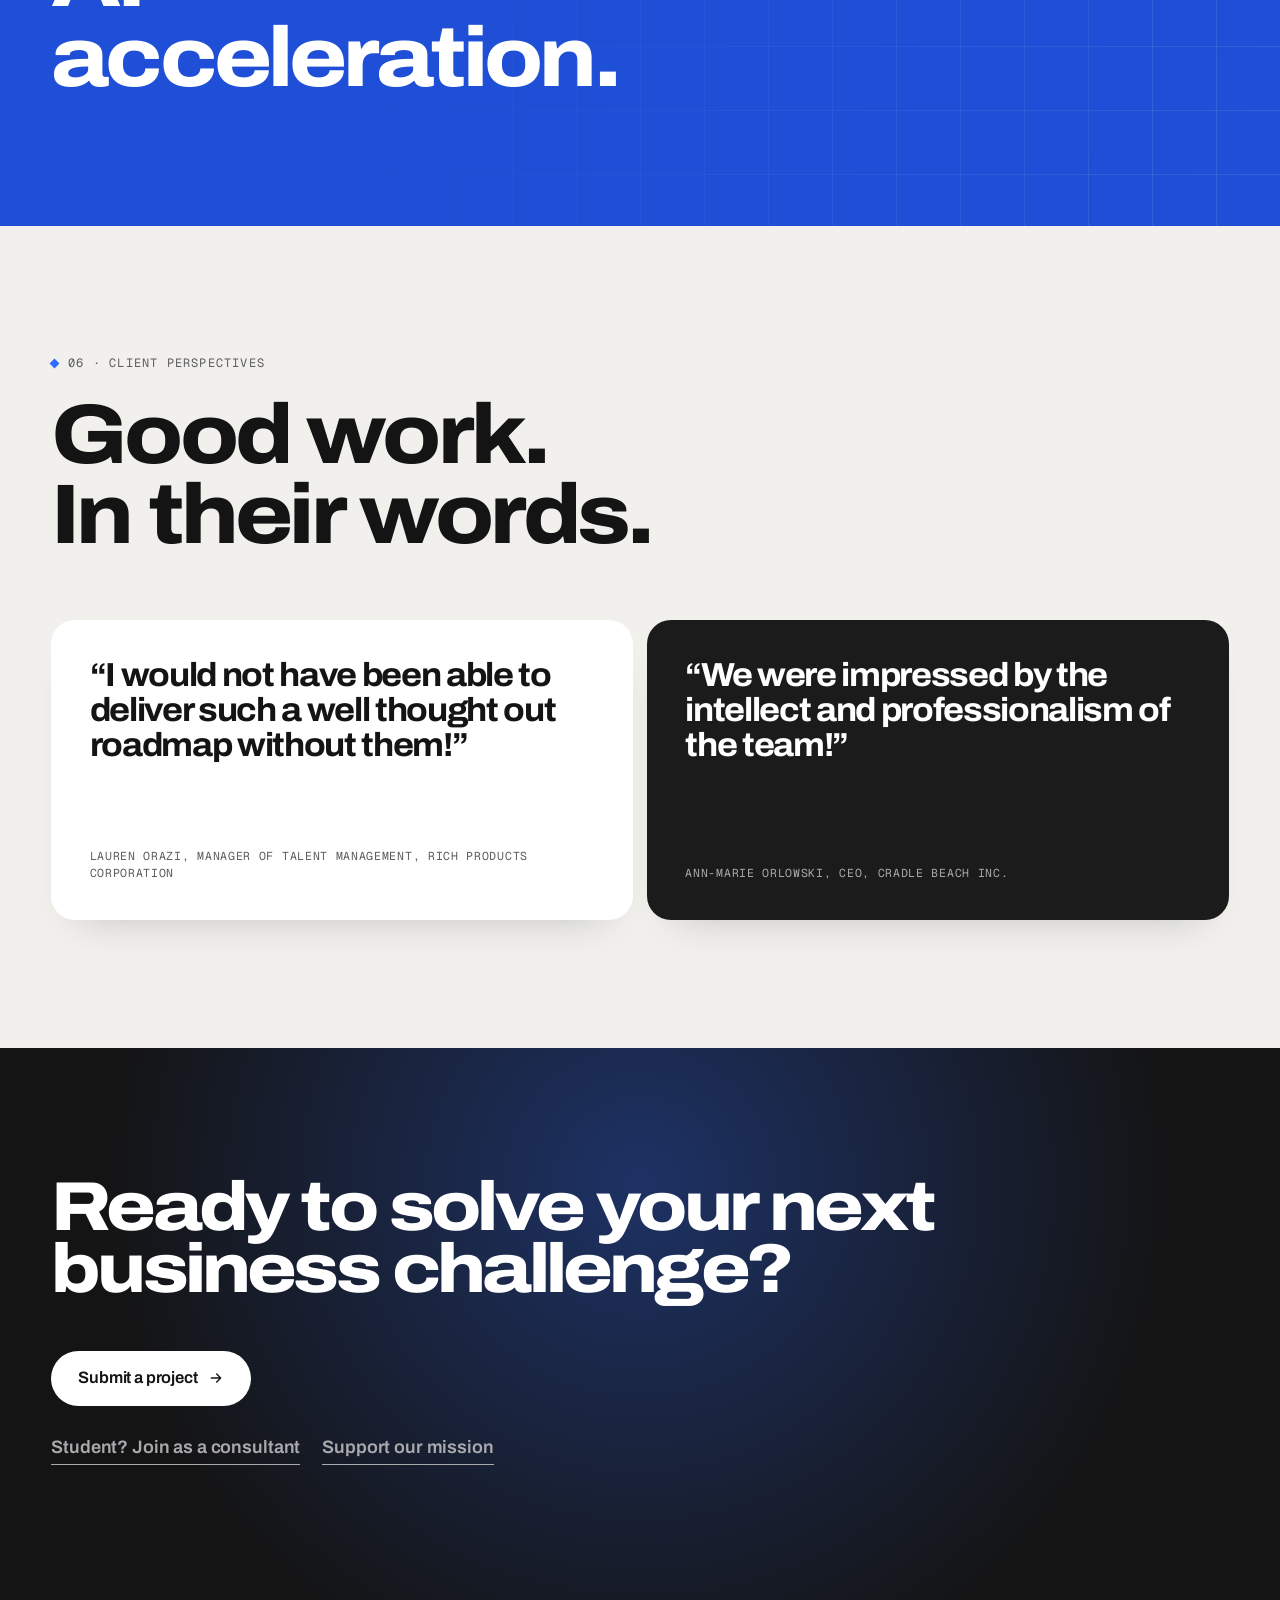
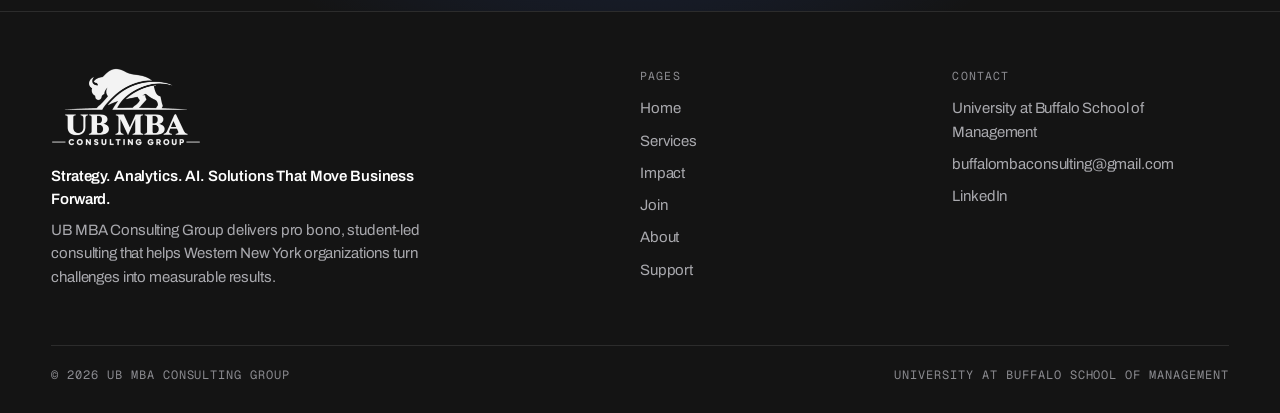
==== commit db67c09c: "New club logo and Rich Products client logo Header uses the new stacked logo, the footer a white ver" ====
--- a/index.html
+++ b/index.html
@@ -6,11 +6,12 @@
 <meta name="theme-color" content="#141414">
 <title>Home | UB MBA Consulting Group</title>
 <meta name="description" content="A modern consulting partner for Western New York organizations. Our MBA and MS consultants deliver pro bono, practical, tailored recommendations to businesses, startups, and nonprofits.">
-<link rel="icon" href="images/logo.png">
+<link rel="icon" href="images/favicon.png">
+<link rel="apple-touch-icon" href="images/favicon.png">
 <link rel="preconnect" href="https://fonts.googleapis.com">
 <link rel="preconnect" href="https://fonts.gstatic.com" crossorigin>
 <link href="https://fonts.googleapis.com/css2?family=Archivo:wdth,wght@100..125,400..900&family=Geist+Mono:wght@400;500&display=swap" rel="stylesheet">
-<link rel="stylesheet" href="styles.css">
+<link rel="stylesheet" href="styles.css?v=4">
 <script>document.documentElement.classList.add("js");</script>
 </head>
 <body>
@@ -18,7 +19,7 @@
 <header class="nav">
   <div class="nav__bar">
     <!-- EDIT: logo file is images/logo.png -->
-    <a class="nav__pill nav__logo" href="index.html"><img src="images/logo.png" alt="UB MBA Consulting Group" width="138" height="36"></a>
+    <a class="nav__pill nav__logo" href="index.html"><img src="images/logo.png" alt="UB MBA Consulting Group" width="600" height="313"></a>
     <nav class="nav__pill nav__links" aria-label="Main"><a href="services.html">Services</a><a href="impact.html">Impact</a><a href="join.html">Join</a><a href="about.html">About</a><a href="support.html">Support</a></nav>
     <div class="nav__pill nav__actions">
       <a class="btn btn--blue btn--sm" href="submit.html">Submit a project</a>
@@ -63,7 +64,7 @@
     <div class="pills"><span class="pill pill--ink">Businesses</span><span class="pill pill--blue">Startups</span><span class="pill">Nonprofits</span><span class="pill pill--steel">Organizations</span></div></article>
 </div><div class="mt-l" data-rise><p class="eyebrow">Past clients across Western New York</p>
 <div class="logo-row"><!-- EDIT: client logos, only with permission -->
-  <span class="ph ph--box">[PHOTO: Rich Products logo, with permission]</span><span class="ph ph--box">[PHOTO: Cradle Beach logo, with permission]</span><span class="ph ph--box">[FILL: other past client logos, only if confirmed as clients and approved for use]</span>
+  <div class="client-logo"><img src="images/client-rich-products.jpg" alt="Rich Products Corporation" width="600" height="297" loading="lazy"></div><span class="ph ph--box">[PHOTO: Cradle Beach logo, with permission]</span><span class="ph ph--box">[FILL: other past client logos, only if confirmed as clients and approved for use]</span>
 </div></div>
 </div></section>
 <section class="pad on-ink"><div class="wrap">
@@ -129,7 +130,7 @@
   <div class="wrap">
     <div class="footer__grid">
       <div>
-        <p class="footer__name">UB MBA Consulting Group</p>
+        <img class="footer__logo" src="images/logo-white.png" alt="UB MBA Consulting Group" width="600" height="313">
         <p class="footer__tag">Strategy. Analytics. AI. Solutions That Move Business Forward.</p>
         <p>UB MBA Consulting Group delivers pro bono, student-led consulting that helps Western New York organizations turn challenges into measurable results.</p>
       </div>
@@ -149,6 +150,6 @@
     <div class="footer__bottom mono"><p>© 2026 UB MBA Consulting Group</p><p>University at Buffalo School of Management</p></div>
   </div>
 </footer>
-<script src="script.js" defer></script>
+<script src="script.js?v=4" defer></script>
 </body>
 </html>
--- a/styles.css
+++ b/styles.css
@@ -395,35 +395,58 @@
 @media (min-width: 1000px) and (max-height: 780px) { .proc .h1 { font-size: clamp(28px, 3.3vw, 46px); } .pstep { padding: 10px 0; } }
 
 /* ---------- Project application form (submit.html) ---------- */
-.rfp-wrap { display: grid; gap: 28px; align-items: start; }
-.rfp-aside p:not(.eyebrow) { color: var(--steel); font-size: 16px; max-width: 34ch; }
-.rfp-aside a { color: var(--ink); }
-.rfp-panel { padding: clamp(24px, 3.4vw, 48px); }
+.rfp-wrap { display: grid; gap: 32px; align-items: start; }
+.rfp-facts { margin: 0 0 26px; border-top: 1px solid var(--line-light); }
+.rfp-facts > div { display: grid; gap: 2px; padding: 16px 0; border-bottom: 1px solid var(--line-light); }
+.rfp-facts dt { font-family: var(--mono); font-size: 11px; letter-spacing: .1em; text-transform: uppercase; color: var(--ash); }
+.rfp-facts dd { margin: 0; font-size: 17px; font-weight: 620; letter-spacing: -.015em; color: var(--ink); }
+.rfp-help { color: var(--steel); font-size: 15px; max-width: 32ch; }
+.rfp-help a { color: var(--ink); }
+.rfp-panel { padding: clamp(24px, 3.6vw, 52px); scroll-margin-top: 100px; }
+.rfp { scroll-margin-top: 110px; }
 .rfp fieldset { border: 0; margin: 0; padding: 0; min-width: 0; }
-.rfp legend { padding: 0; margin-bottom: 26px; font-size: clamp(24px, 2.4vw, 32px); font-weight: 740; letter-spacing: -.035em; font-stretch: 108%; color: var(--ink); }
-.rfp-progress { display: flex; gap: 10px; margin: 0 0 30px; }
-.rfp-progress li { flex: 1; border-top: 2px solid var(--paper-2); padding-top: 10px; color: var(--ash); transition: border-color .4s var(--ease), color .3s; }
-.rfp-progress li.on { border-top-color: var(--blue); color: var(--ink); }
-.rfp:not(.is-js) .rfp-progress, .rfp:not(.is-js) [data-next], .rfp:not(.is-js) [data-back] { display: none; }
-.field { margin-bottom: 22px; }
-.field label { display: block; font-size: 15.5px; font-weight: 600; color: var(--ink); line-height: 1.4; margin-bottom: 8px; }
-.field .req { color: var(--blue-600); }
-.field input, .field textarea { width: 100%; font: 400 16px/1.5 var(--font); color: var(--ink); background: var(--paper); border: 1px solid transparent; border-radius: var(--r-sm); padding: 14px 16px; transition: border-color .2s var(--ease), background-color .2s, box-shadow .2s; }
-.field textarea { resize: vertical; min-height: 130px; }
-.field input:hover, .field textarea:hover { border-color: rgba(20,20,20,.18); }
-.field input:focus, .field textarea:focus { outline: none; background: var(--white); border-color: var(--blue); box-shadow: 0 0 0 4px rgba(47,107,255,.16); }
-.field input:user-invalid, .field textarea:user-invalid { border-color: #C4312A; }
-.rfp .btn-row { margin-top: 6px; }
+.rfp legend { display: block; padding: 0; margin-bottom: 30px; font-size: clamp(26px, 2.6vw, 36px); font-weight: 760; letter-spacing: -.04em; font-stretch: 108%; line-height: 1.05; color: var(--ink); }
+.rfp legend .mono { display: block; color: var(--blue-600); margin-bottom: 10px; font-weight: 500; letter-spacing: .1em; }
+.rfp-progress { display: grid; grid-template-columns: 1fr 1fr; gap: 8px; margin: 0 0 40px; padding: 6px; background: var(--paper); border-radius: 999px; }
+.rfp-progress li { display: flex; align-items: center; justify-content: center; gap: 10px; padding: 10px 14px; border-radius: 999px; font-size: 14px; font-weight: 620; color: var(--ash); transition: background-color .45s var(--ease), color .3s, box-shadow .45s var(--ease); }
+.rfp-progress li span { font-family: var(--mono); font-size: 11px; font-weight: 500; display: grid; place-items: center; width: 24px; height: 24px; border-radius: 50%; border: 1px solid currentColor; }
+.rfp-progress li.on { background: var(--white); color: var(--ink); box-shadow: 0 1px 2px rgba(20,20,20,.08), 0 6px 16px -10px rgba(20,20,20,.3); }
+.rfp-progress li.on span { background: var(--blue); border-color: var(--blue); color: var(--white); }
+.rfp:not(.is-js) .rfp-progress, .rfp:not(.is-js) [data-next], .rfp:not(.is-js) [data-back], .rfp:not(.is-js) legend .mono { display: none; }
+.rfp-grid { display: grid; gap: 26px 20px; grid-template-columns: 1fr; }
+.field label { display: grid; grid-template-columns: 30px 1fr; align-items: baseline; margin-bottom: 10px; }
+.field__no { font-family: var(--mono); font-size: 11.5px; letter-spacing: .06em; color: var(--blue-600); }
+.field__q { font-size: 15.5px; font-weight: 600; line-height: 1.45; color: var(--ink); text-wrap: pretty; }
+.field input, .field textarea { width: 100%; font: 400 16px/1.55 var(--font); color: var(--ink); background: var(--white); border: 1px solid rgba(20,20,20,.14); border-radius: var(--r-sm); padding: 14px 16px; box-shadow: inset 0 1px 2px rgba(20,20,20,.04); transition: border-color .2s var(--ease), box-shadow .2s var(--ease); }
+.field input { height: 52px; }
+.field textarea { resize: vertical; min-height: 140px; }
+.field input:hover, .field textarea:hover { border-color: rgba(20,20,20,.3); }
+.field input:focus, .field textarea:focus { outline: none; border-color: var(--blue); box-shadow: 0 0 0 4px rgba(47,107,255,.15); }
+.field input:user-invalid, .field textarea:user-invalid { border-color: #C4312A; box-shadow: 0 0 0 4px rgba(196,49,42,.1); }
+.rfp-actions { display: flex; flex-wrap: wrap; align-items: center; justify-content: flex-end; gap: 12px 16px; margin-top: 36px; padding-top: 28px; border-top: 1px solid var(--line-light); }
+.rfp-actions [data-back] { margin-right: auto; }
+.rfp-hint { margin-right: auto; font-size: 14px; color: var(--ash); }
 .rfp button.btn[disabled] { opacity: .6; cursor: progress; }
-.rfp-status { margin: 18px 0 0; color: #A3241D; font-size: 15px; }
+.rfp-status { margin: 18px 0 0; padding: 14px 16px; border-radius: var(--r-sm); background: #FDECEA; color: #8E1F19; font-size: 15px; }
 .rfp-status:empty { display: none; }
-.hp { position: absolute; left: -9999px; width: 1px; height: 1px; overflow: hidden; }
 .rfp-done:focus { outline: none; }
 .rfp-done .h2 { color: var(--ink); margin-bottom: 18px; }
 .rfp-done p:not(.eyebrow) { color: var(--steel); max-width: 56ch; }
 .rfp-done a:not(.btn) { color: var(--ink); }
-@media (min-width: 1000px) { .rfp-wrap { grid-template-columns: 1fr 2fr; gap: 56px; } .rfp-aside { position: sticky; top: 110px; } }
+@media (min-width: 700px) { .rfp-grid { grid-template-columns: 1fr 1fr; } .rfp-grid > .field:not(.field--half) { grid-column: 1 / -1; } }
+@media (min-width: 1000px) { .rfp-wrap { grid-template-columns: 1fr 2.1fr; gap: 64px; } .rfp-aside { position: sticky; top: 110px; } }
 @media (prefers-reduced-motion: no-preference) {
   .rfp.is-js .rfp-step:not([hidden]), .rfp-done:not([hidden]) { animation: rfp-in .5s var(--ease); }
   @keyframes rfp-in { from { opacity: 0; transform: translateY(10px); } to { opacity: 1; transform: none; } }
 }
+.rfp-progress li { white-space: nowrap; }
+@media (max-width: 480px) { .rfp-progress li { padding: 9px 8px; font-size: 13px; gap: 7px; } .rfp-panel { padding: 20px; } .rfp-actions .btn { flex: 1; justify-content: center; } .rfp-hint { width: 100%; } }
+
+/* ---------- Logo (stacked mark) and client logos ---------- */
+.nav__logo { padding: 6px 18px; }
+.nav__logo img { height: 46px; width: auto; max-width: none; }
+.footer__logo { width: 150px; height: auto; margin-bottom: 18px; opacity: .95; }
+.client-logo { display: grid; place-items: center; min-height: 110px; padding: 18px 28px; background: var(--white); border-radius: var(--r-md); box-shadow: 0 1px 0 rgba(20,20,20,.04), 0 16px 30px -24px rgba(20,20,20,.3); }
+.client-logo img { max-height: 64px; width: auto; }
+@media (max-width: 420px) { .nav__logo { padding: 6px 12px; } .nav__logo img { height: 40px; } }
+@media (min-width: 700px) { .nav__logo { padding: 6px 20px; } .nav__logo img { height: 50px; } }
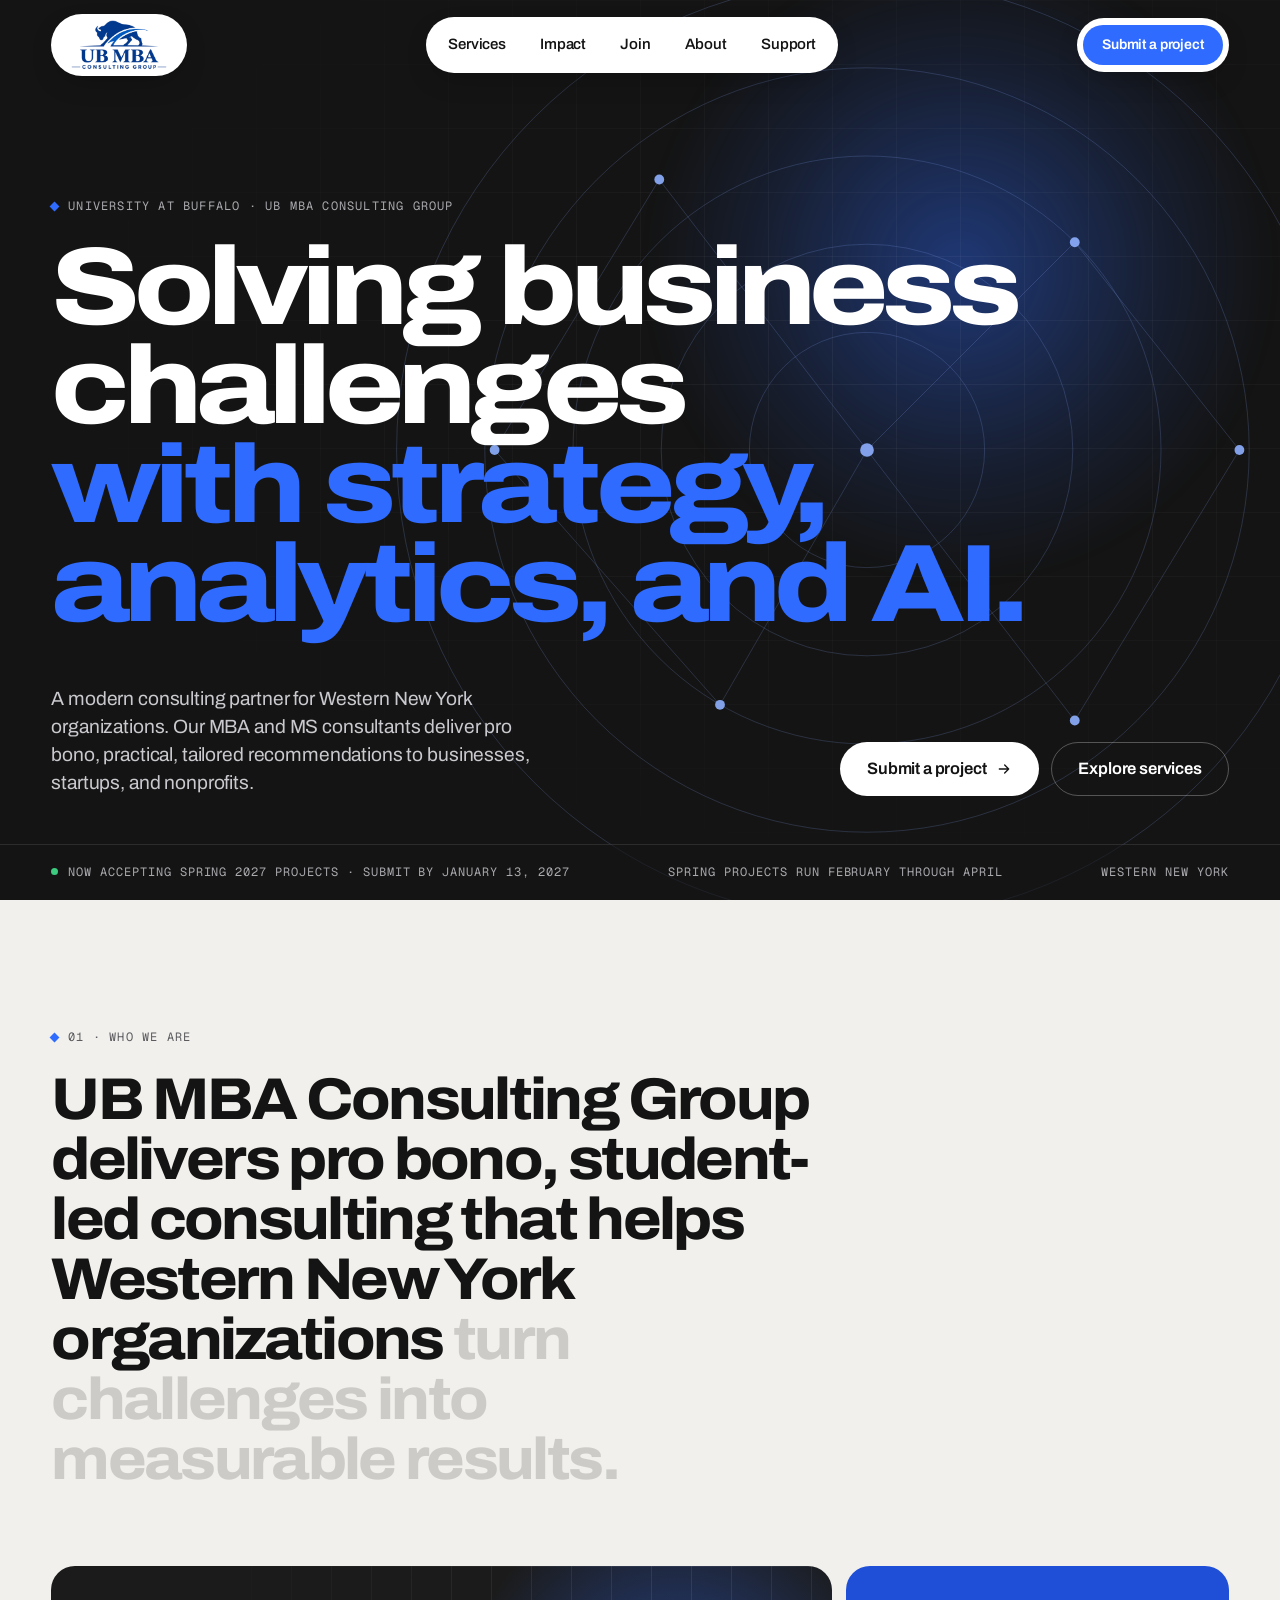
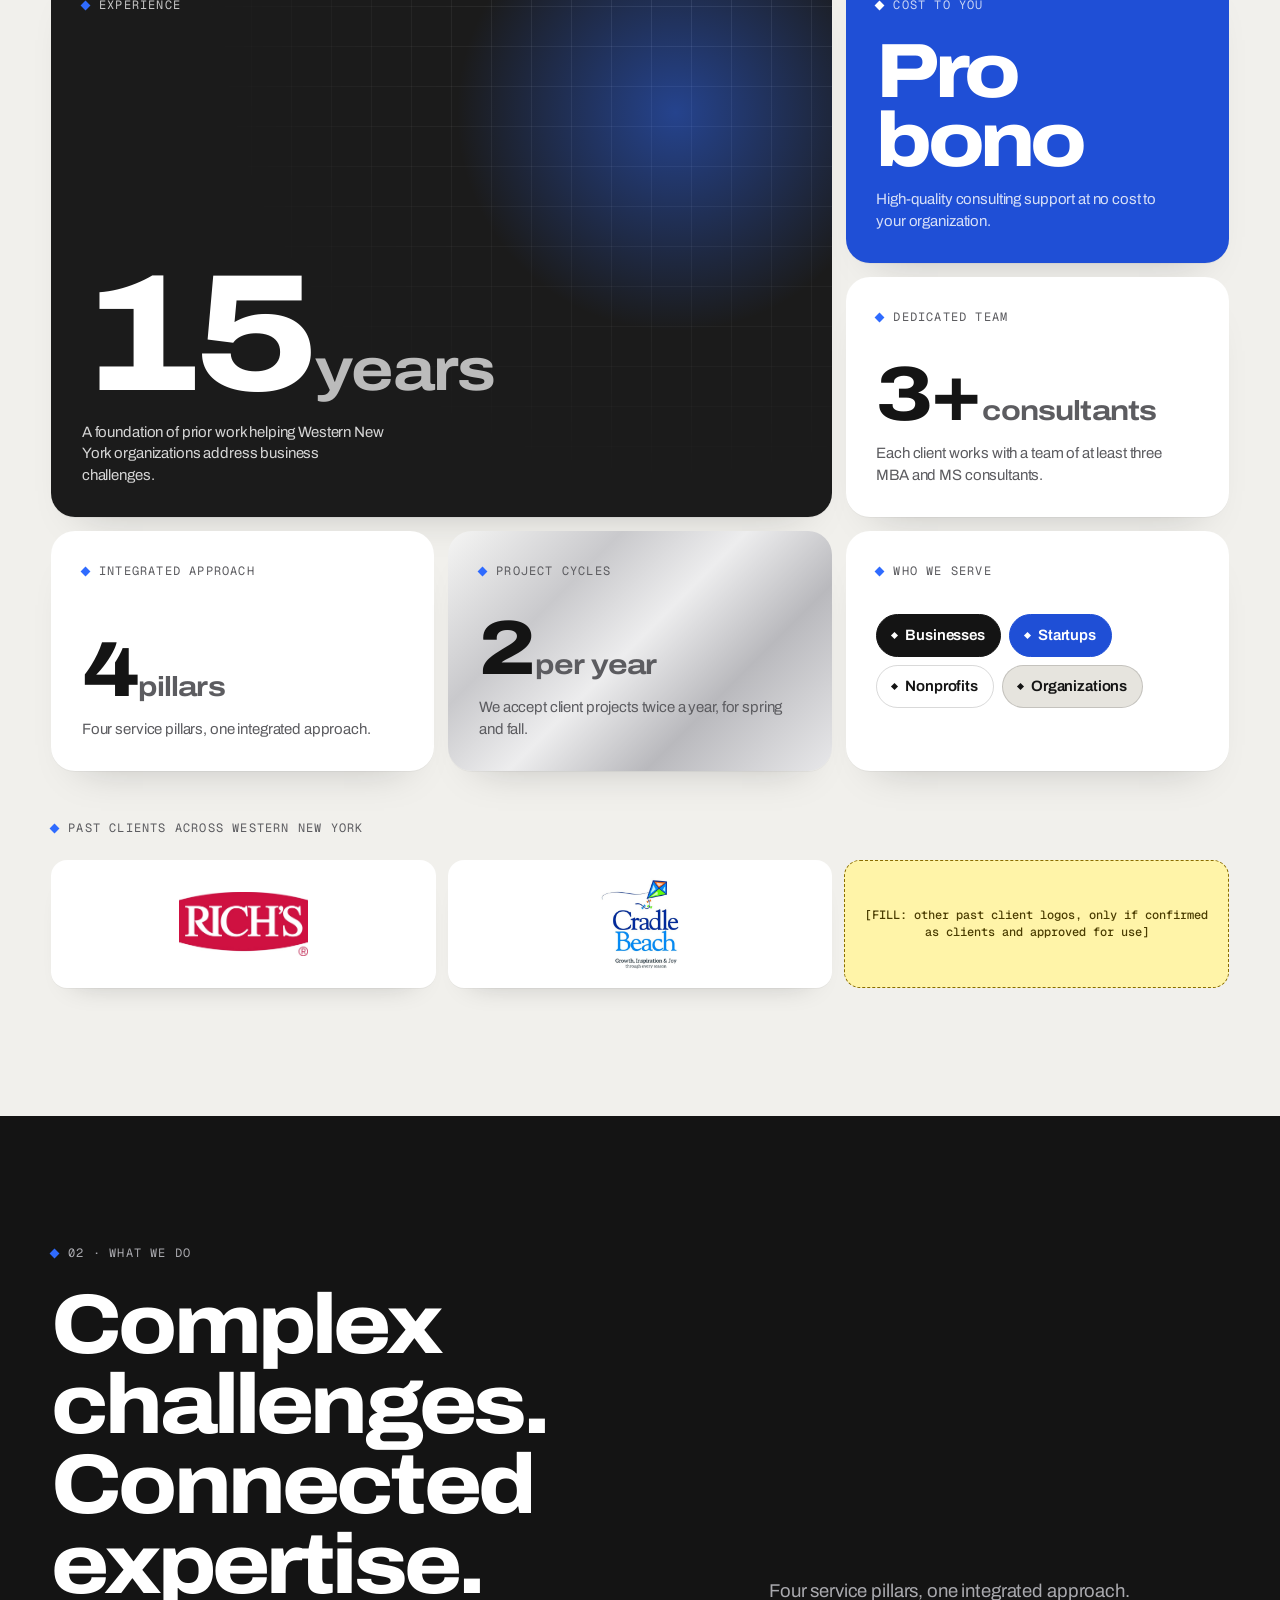
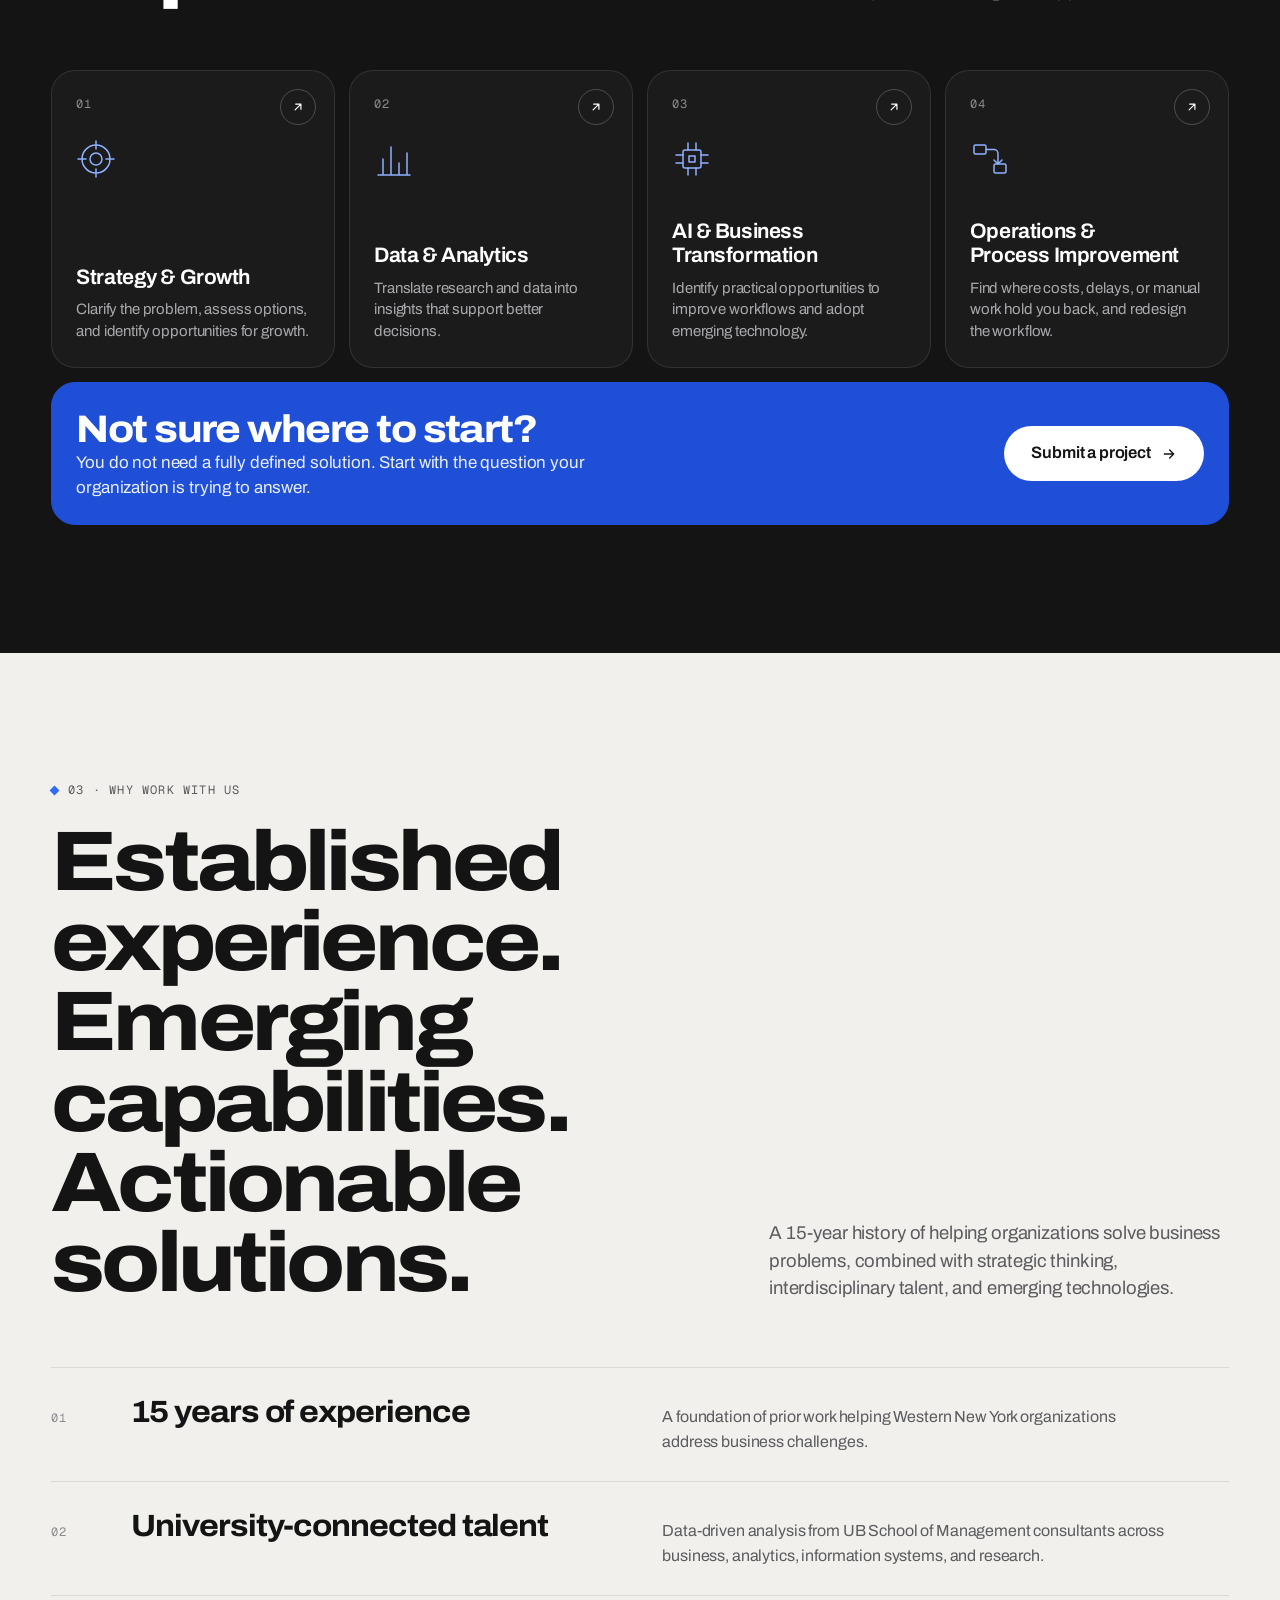
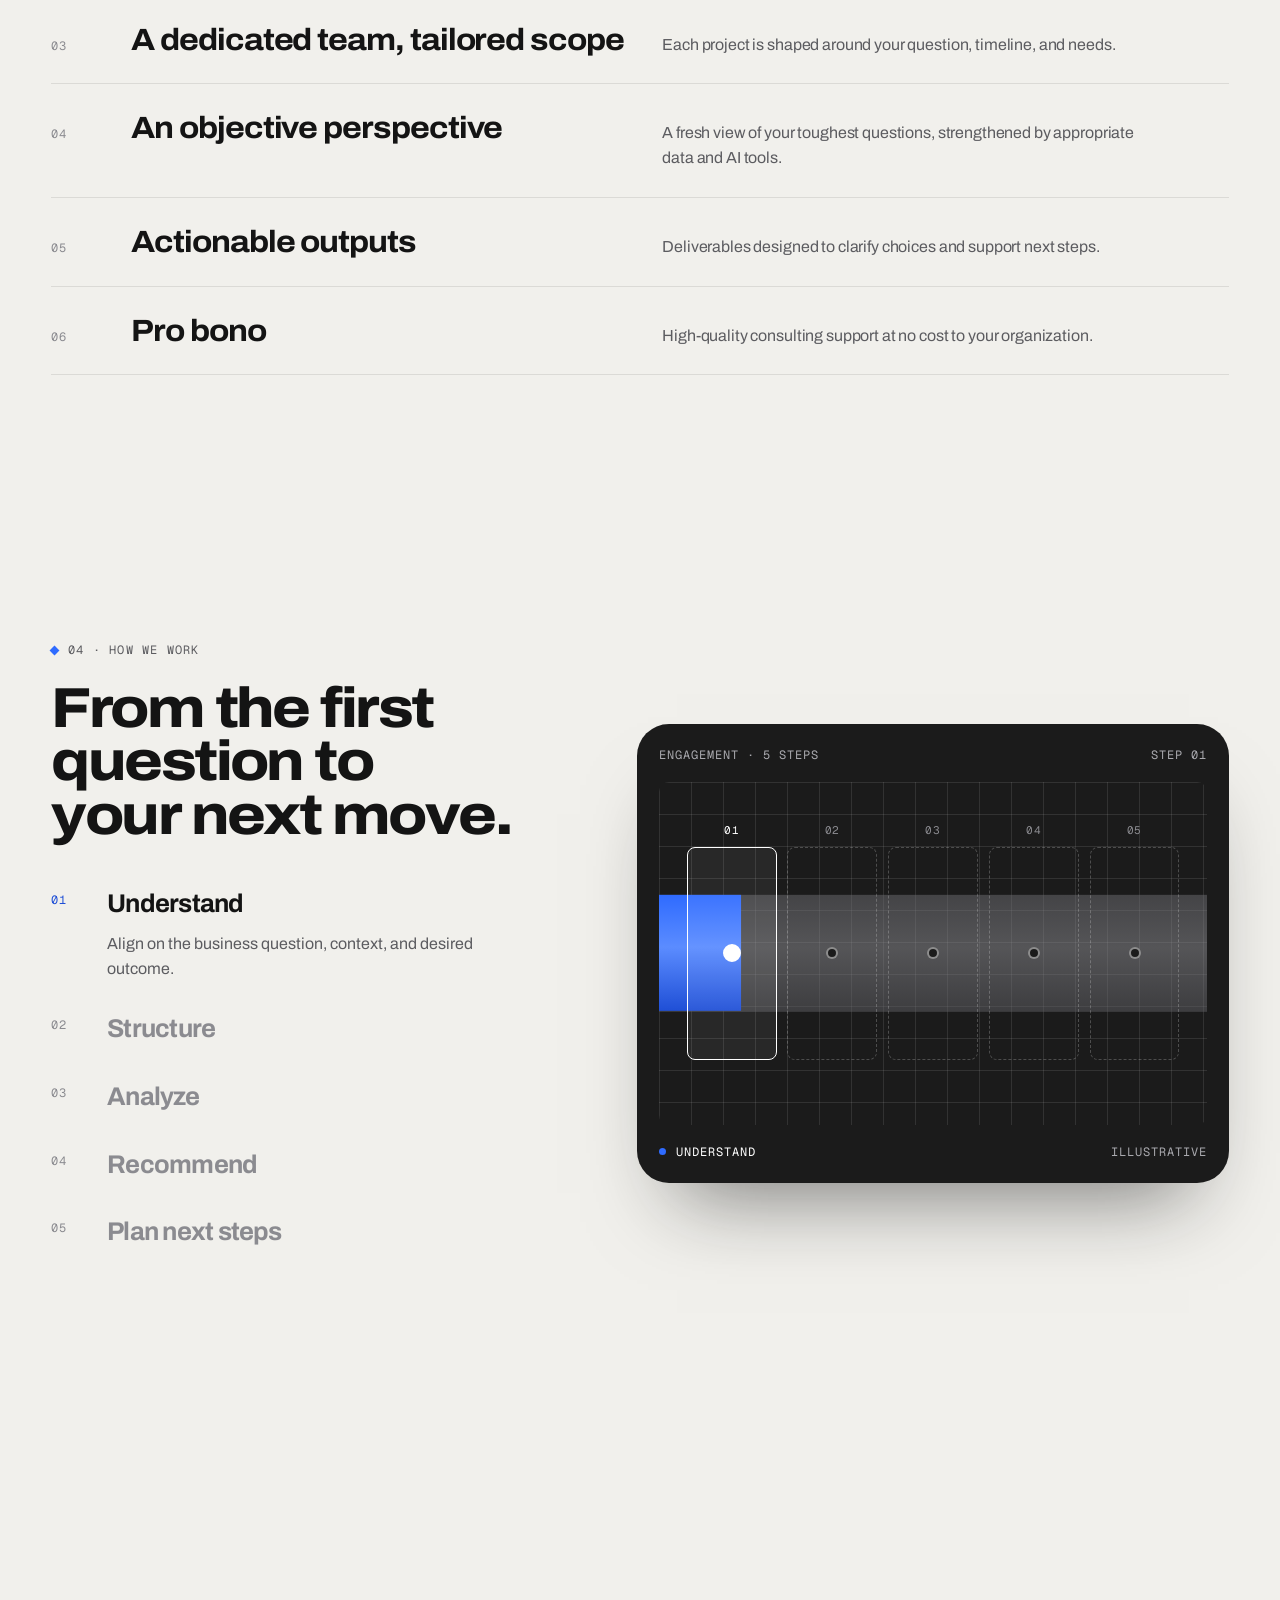
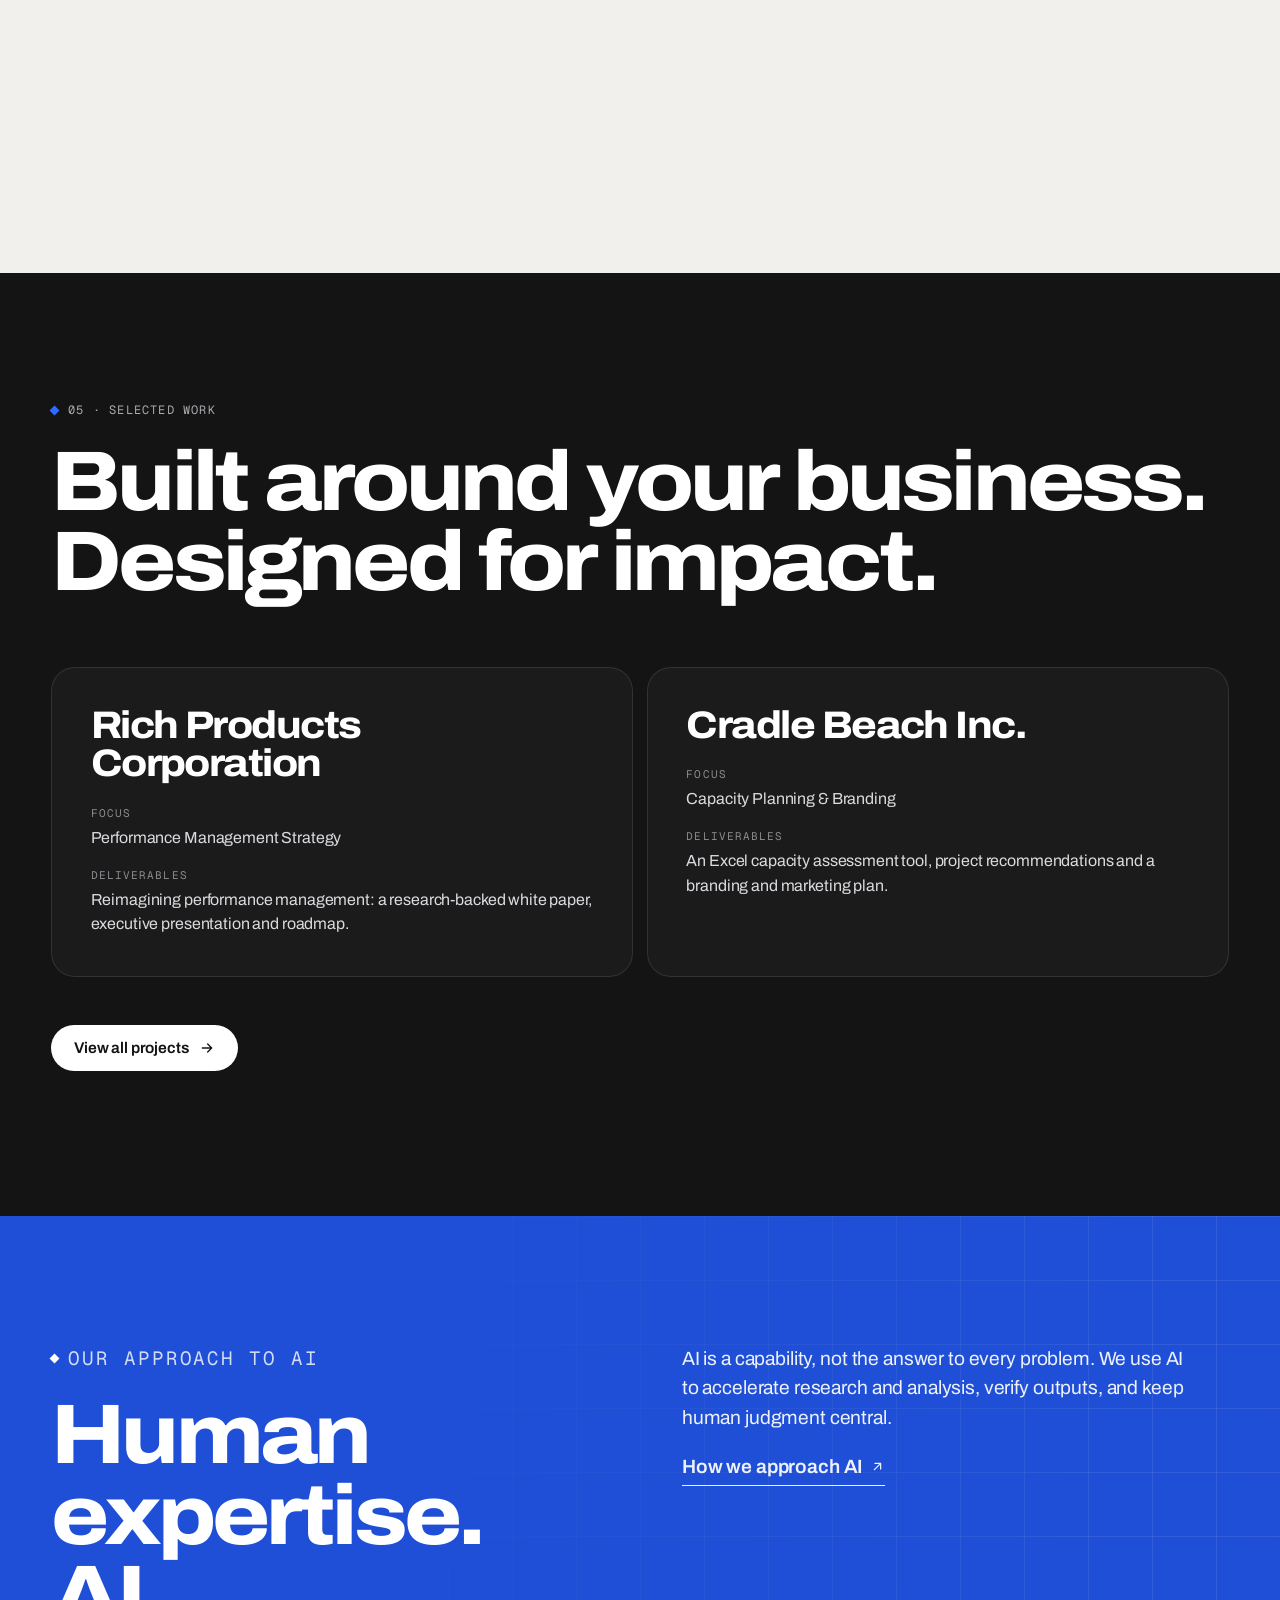
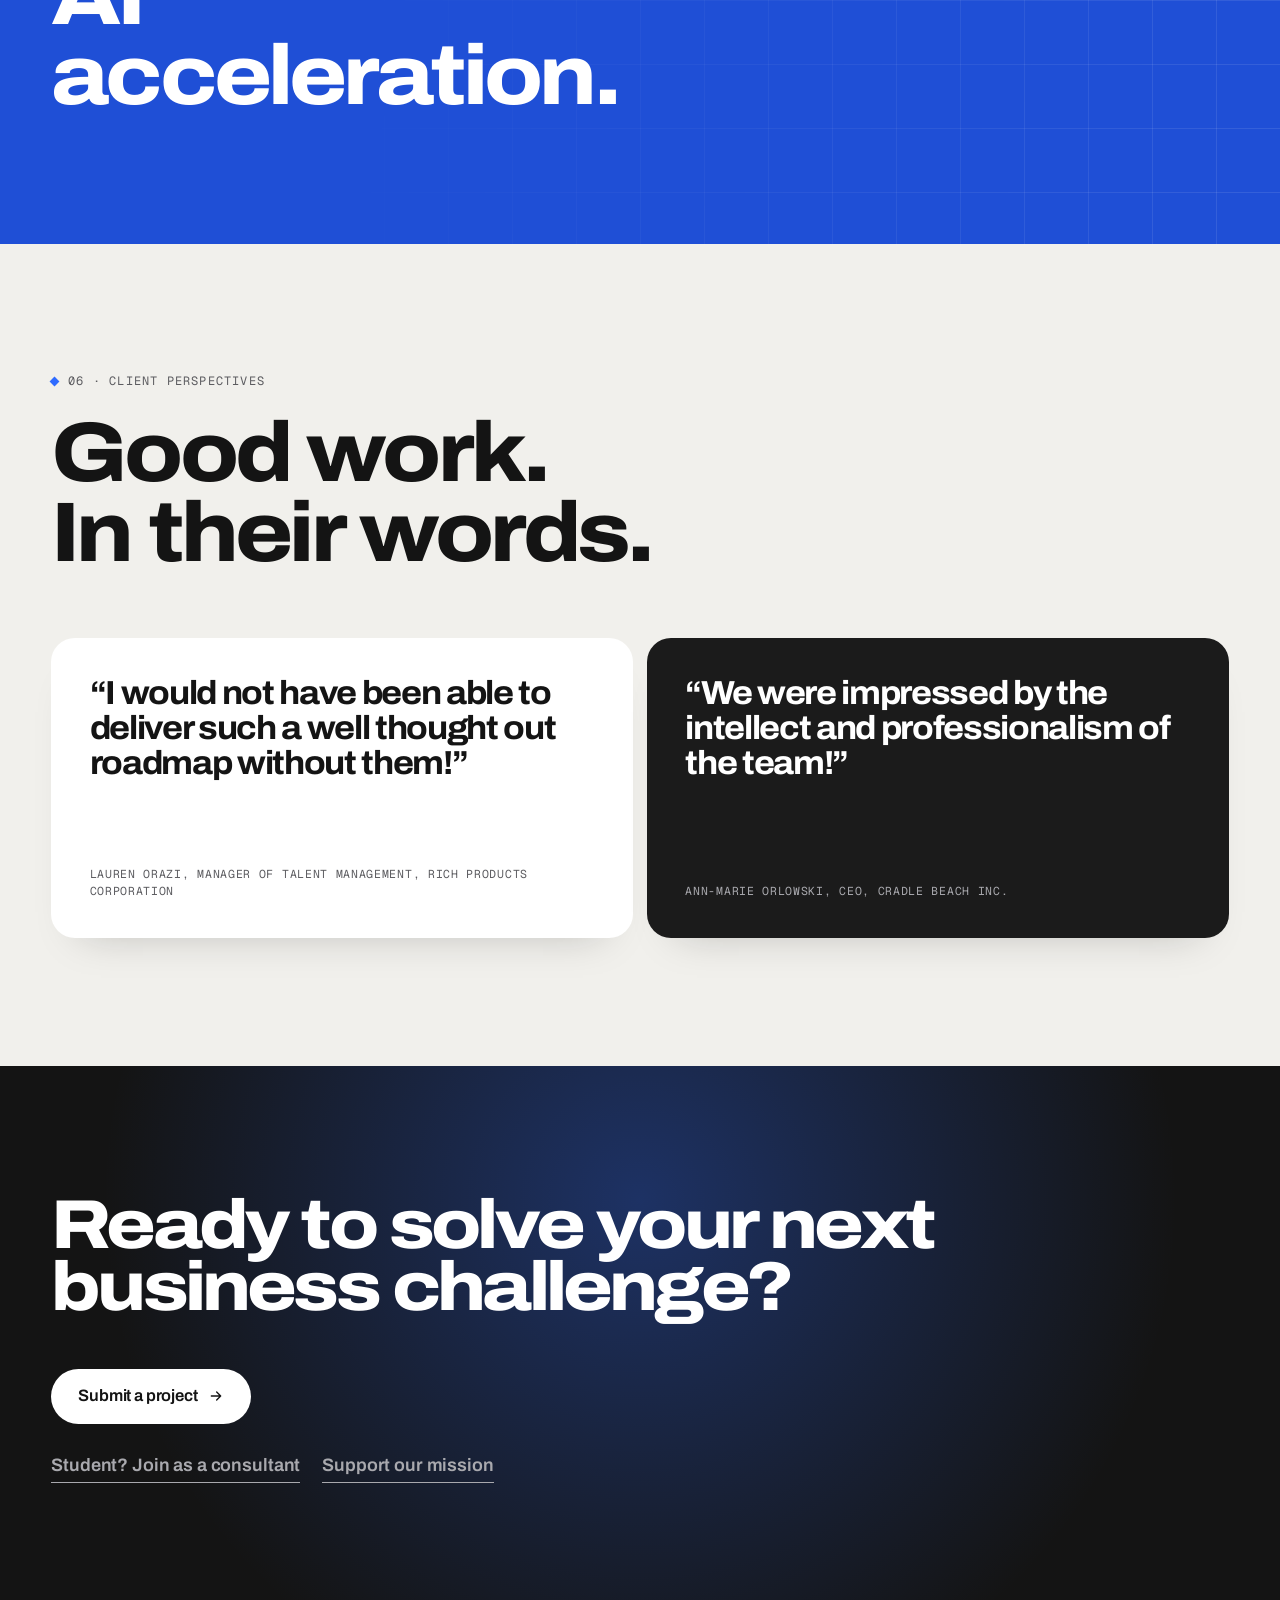
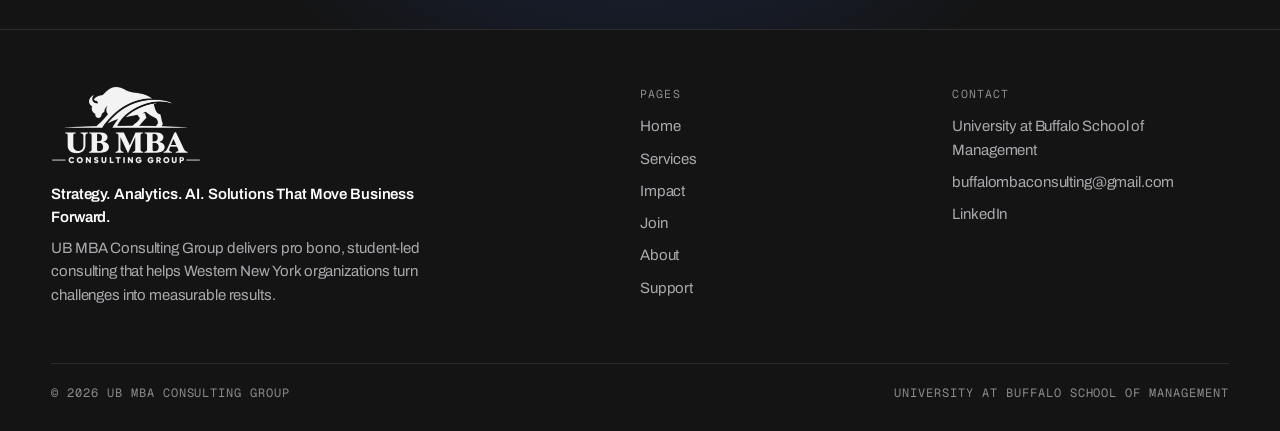
==== commit e5168f87: "Add Cradle Beach client logo Co-Authored-By: Claude Opus 5.5 <noreply@anthropic.com> Claude-Session:" ====
--- a/index.html
+++ b/index.html
@@ -11,7 +11,7 @@
 <link rel="preconnect" href="https://fonts.googleapis.com">
 <link rel="preconnect" href="https://fonts.gstatic.com" crossorigin>
 <link href="https://fonts.googleapis.com/css2?family=Archivo:wdth,wght@100..125,400..900&family=Geist+Mono:wght@400;500&display=swap" rel="stylesheet">
-<link rel="stylesheet" href="styles.css?v=4">
+<link rel="stylesheet" href="styles.css?v=5">
 <script>document.documentElement.classList.add("js");</script>
 </head>
 <body>
@@ -64,7 +64,7 @@
     <div class="pills"><span class="pill pill--ink">Businesses</span><span class="pill pill--blue">Startups</span><span class="pill">Nonprofits</span><span class="pill pill--steel">Organizations</span></div></article>
 </div><div class="mt-l" data-rise><p class="eyebrow">Past clients across Western New York</p>
 <div class="logo-row"><!-- EDIT: client logos, only with permission -->
-  <div class="client-logo"><img src="images/client-rich-products.jpg" alt="Rich Products Corporation" width="600" height="297" loading="lazy"></div><span class="ph ph--box">[PHOTO: Cradle Beach logo, with permission]</span><span class="ph ph--box">[FILL: other past client logos, only if confirmed as clients and approved for use]</span>
+  <div class="client-logo"><img src="images/client-rich-products.jpg" alt="Rich Products Corporation" width="600" height="297" loading="lazy"></div><div class="client-logo"><img src="images/client-cradle-beach.jpg" alt="Cradle Beach" width="524" height="600" loading="lazy"></div><span class="ph ph--box">[FILL: other past client logos, only if confirmed as clients and approved for use]</span>
 </div></div>
 </div></section>
 <section class="pad on-ink"><div class="wrap">
@@ -150,6 +150,6 @@
     <div class="footer__bottom mono"><p>© 2026 UB MBA Consulting Group</p><p>University at Buffalo School of Management</p></div>
   </div>
 </footer>
-<script src="script.js?v=4" defer></script>
+<script src="script.js?v=5" defer></script>
 </body>
 </html>
--- a/styles.css
+++ b/styles.css
@@ -450,3 +450,4 @@
 .client-logo img { max-height: 64px; width: auto; }
 @media (max-width: 420px) { .nav__logo { padding: 6px 12px; } .nav__logo img { height: 40px; } }
 @media (min-width: 700px) { .nav__logo { padding: 6px 20px; } .nav__logo img { height: 50px; } }
+.client-logo img[src*="cradle"] { max-height: 92px; }
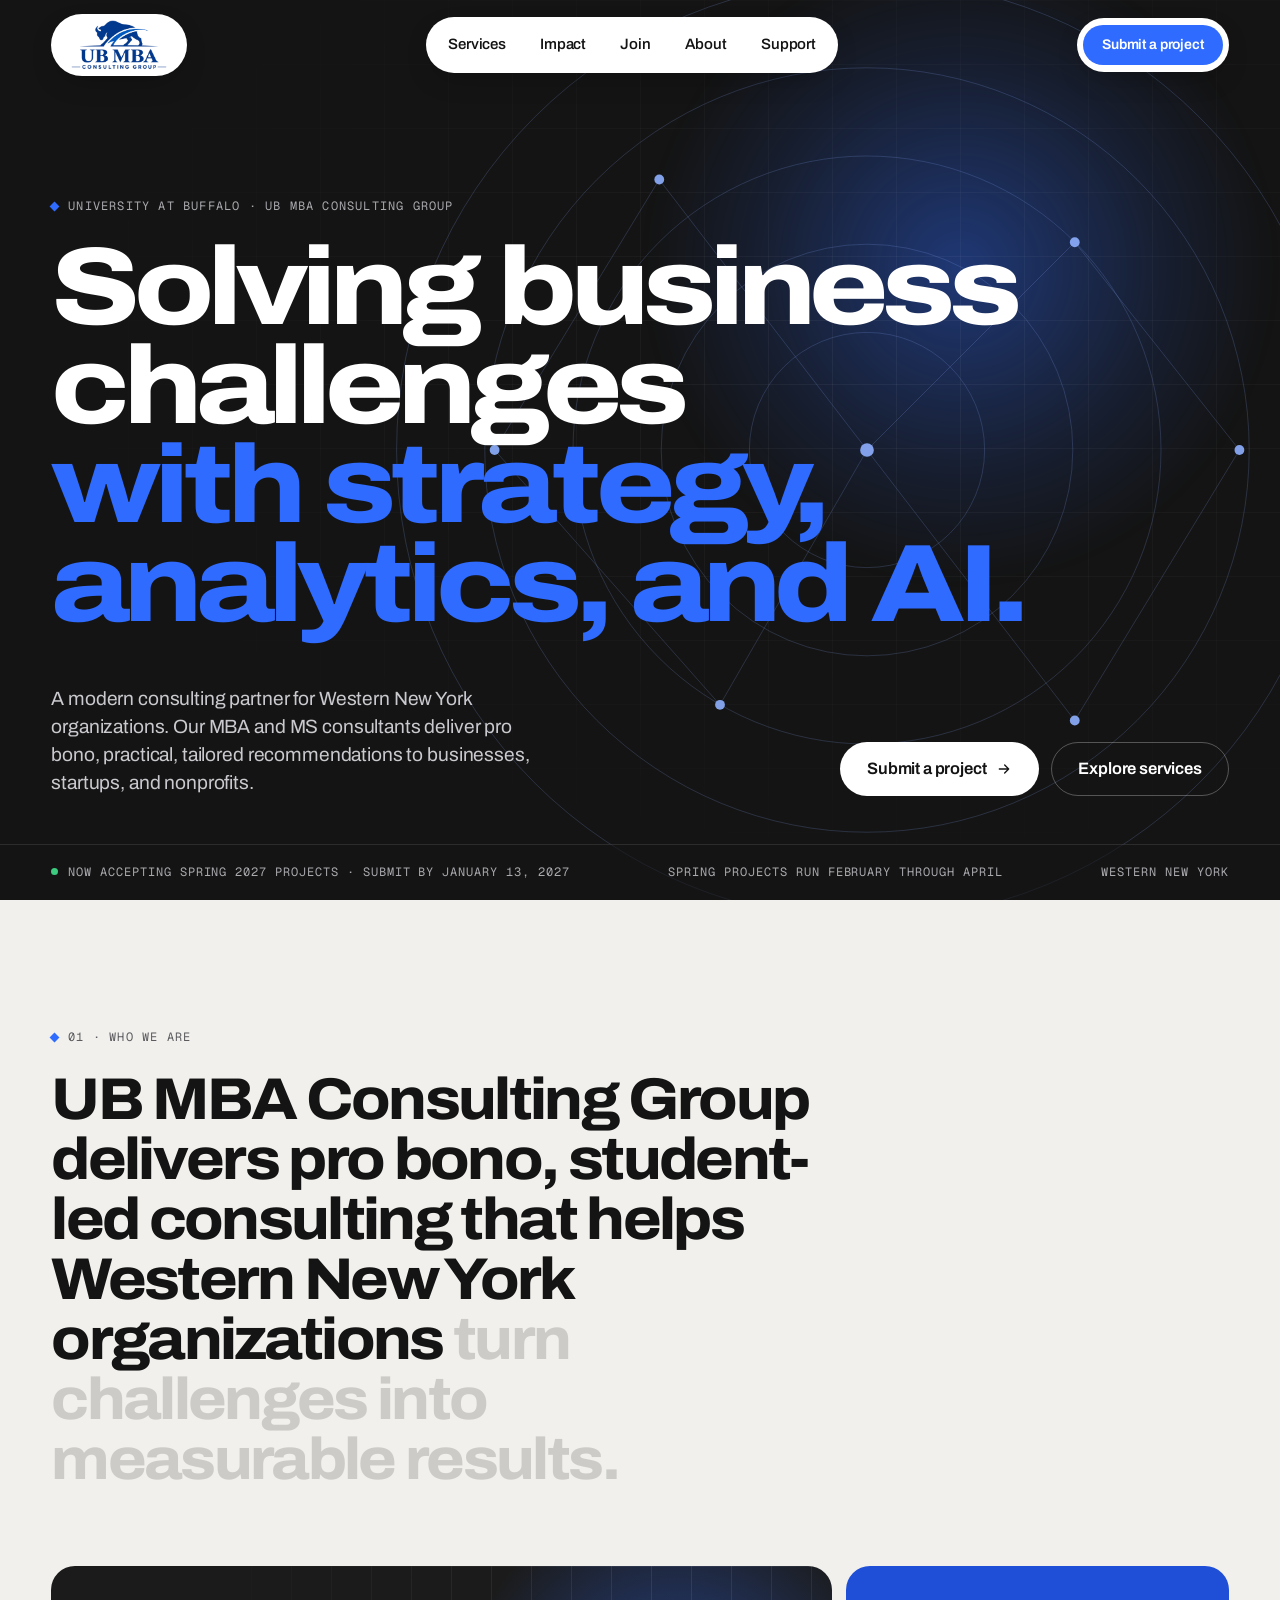
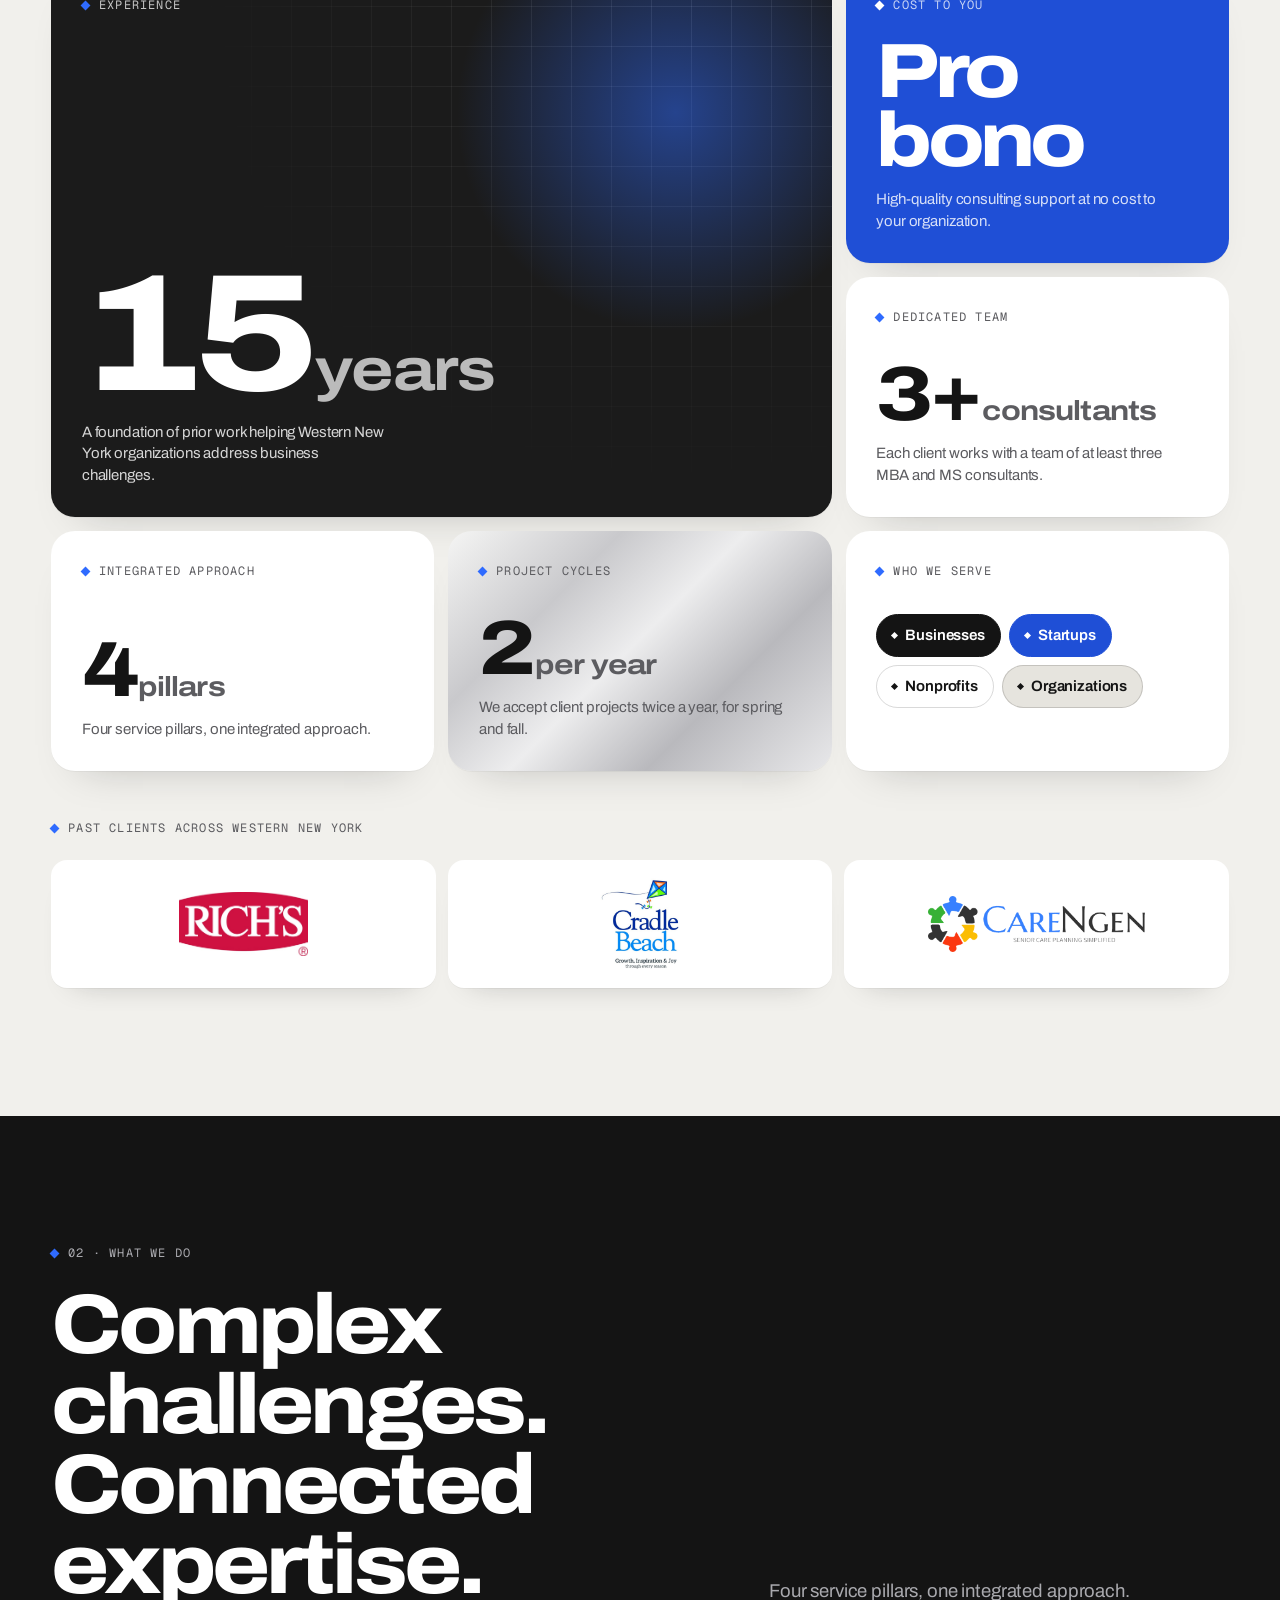
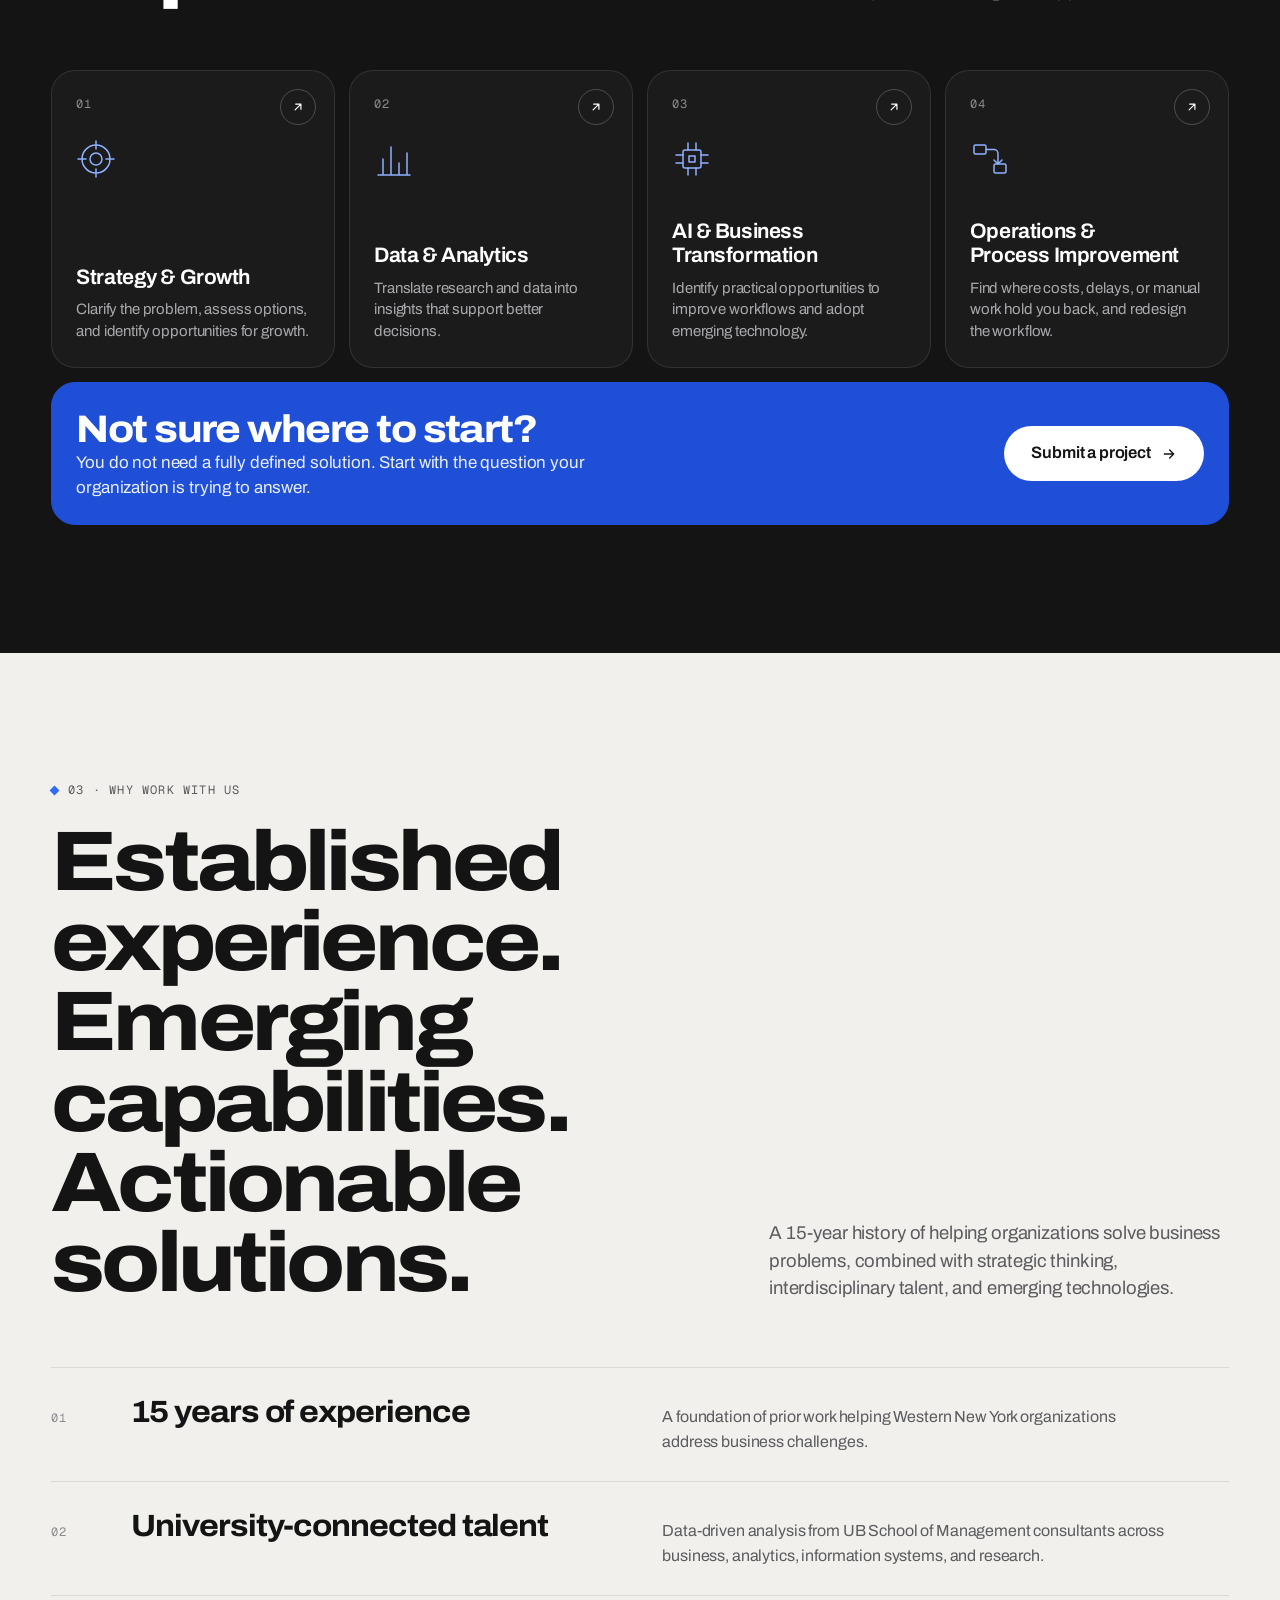
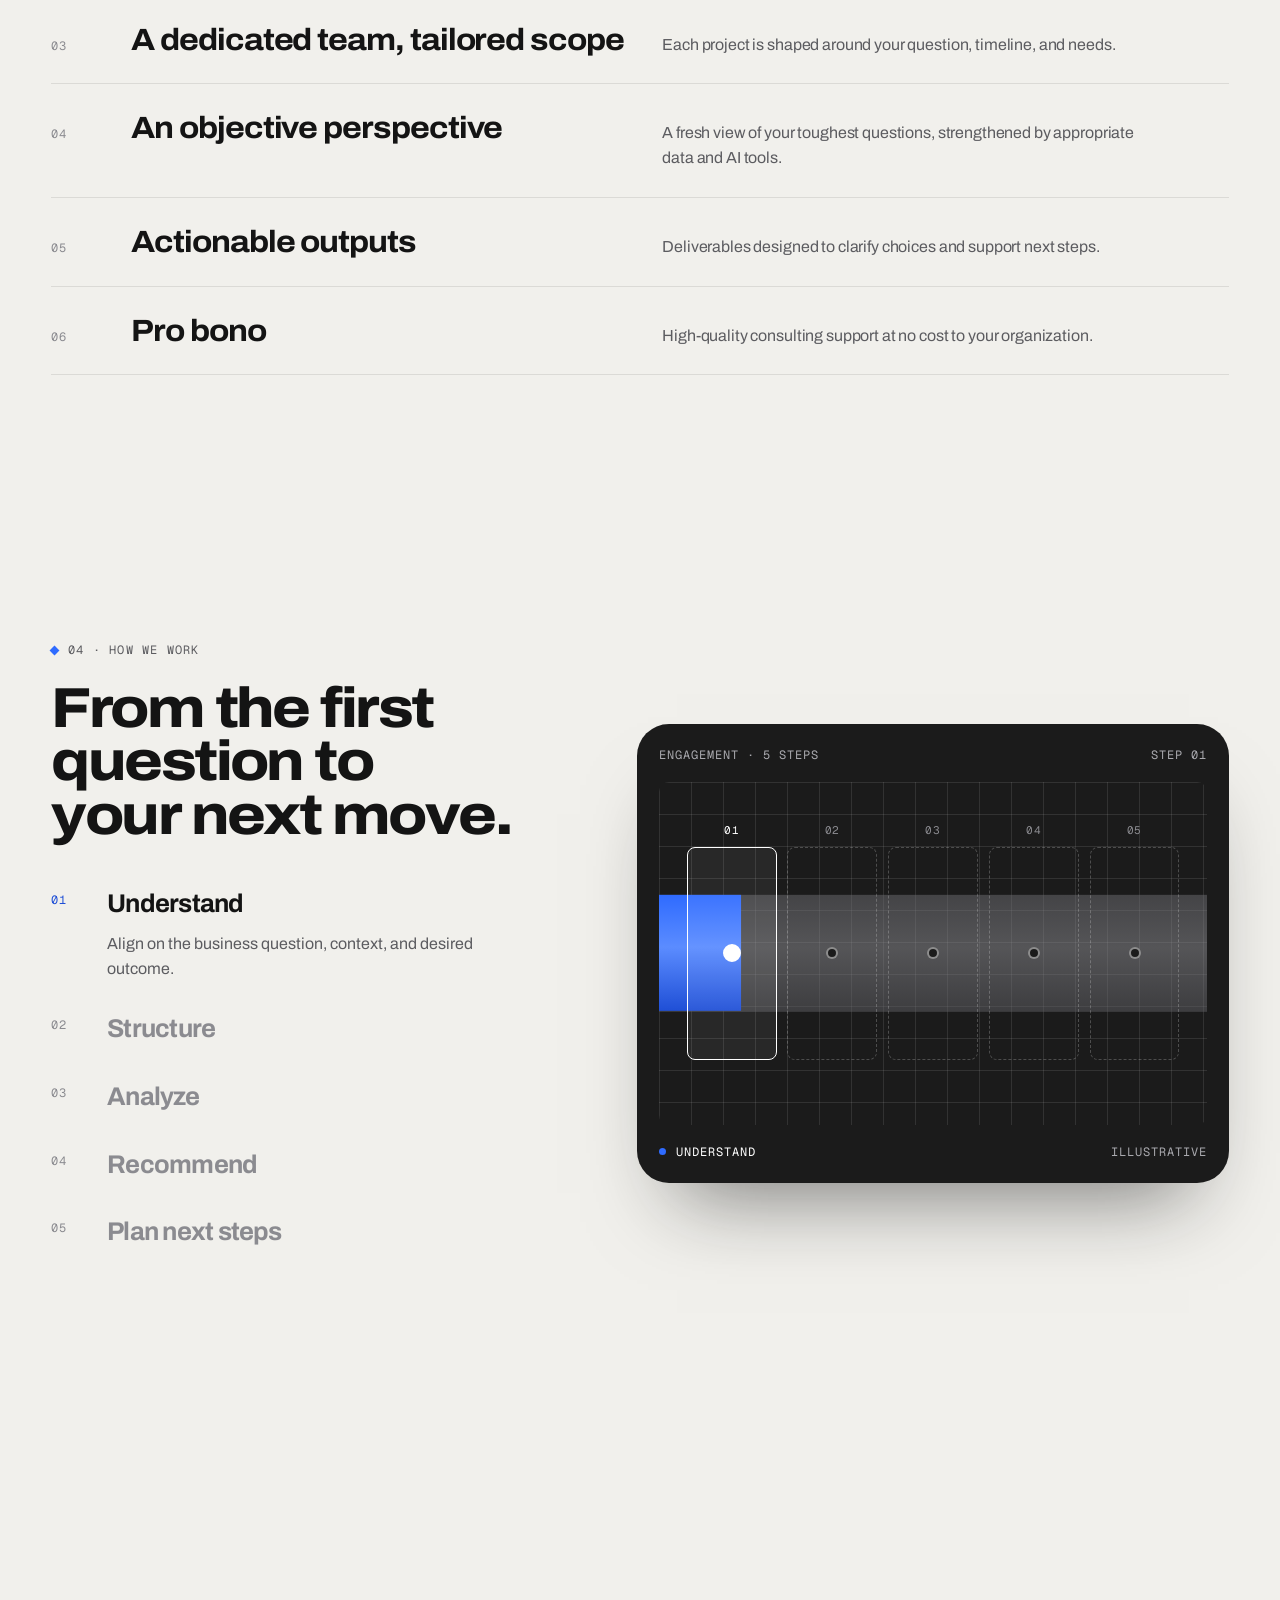
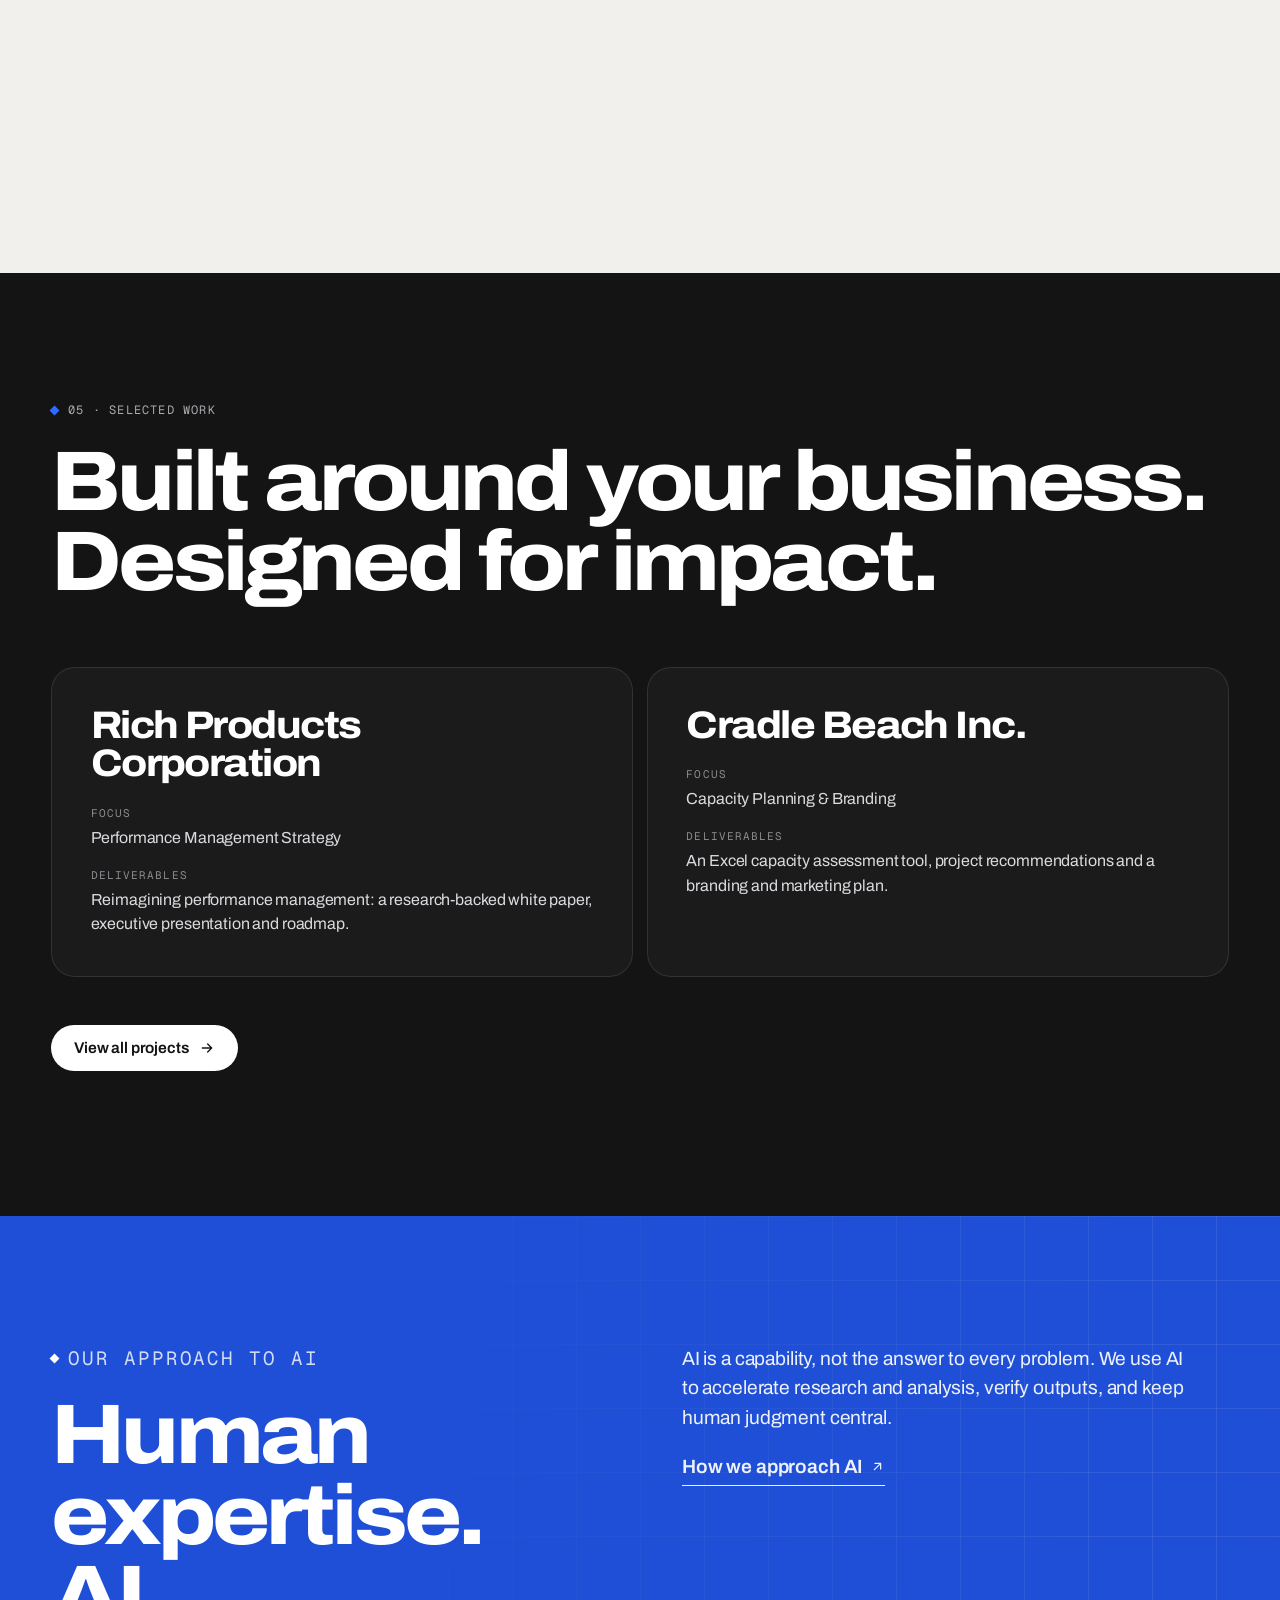
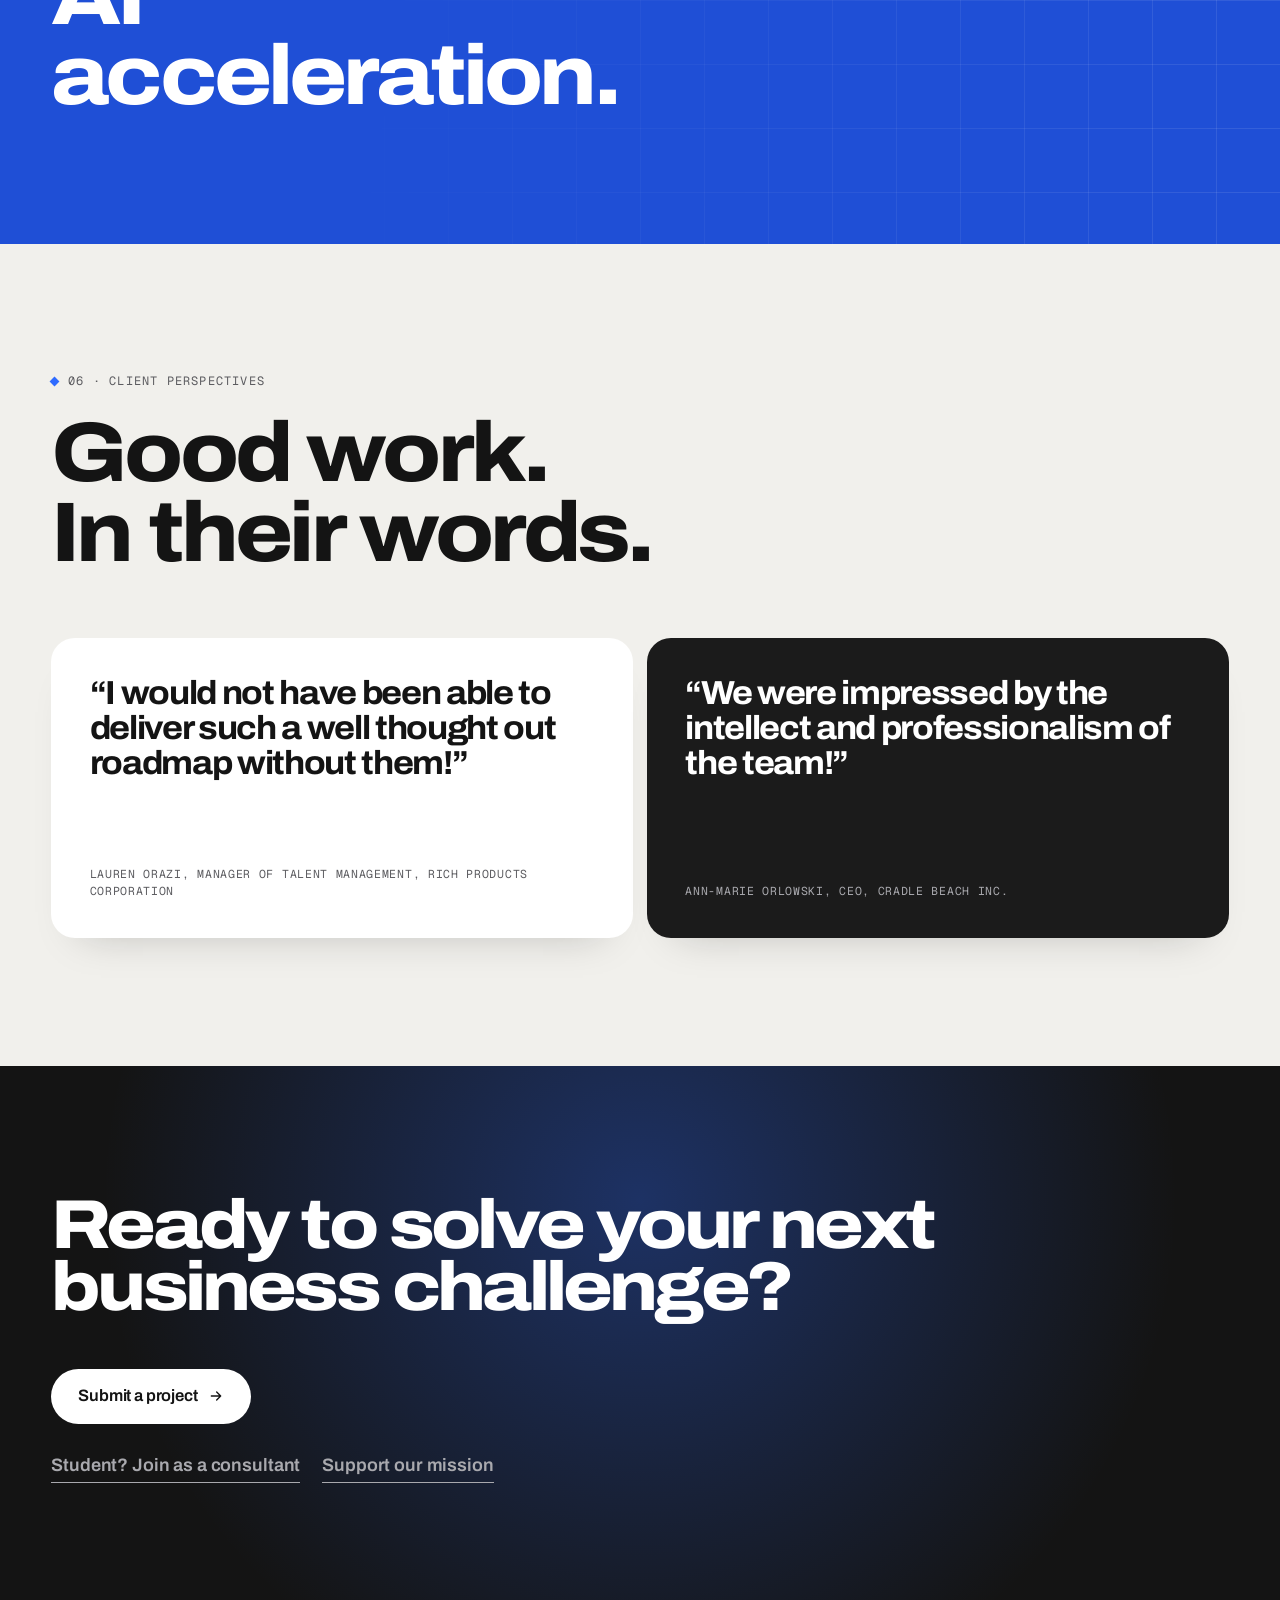
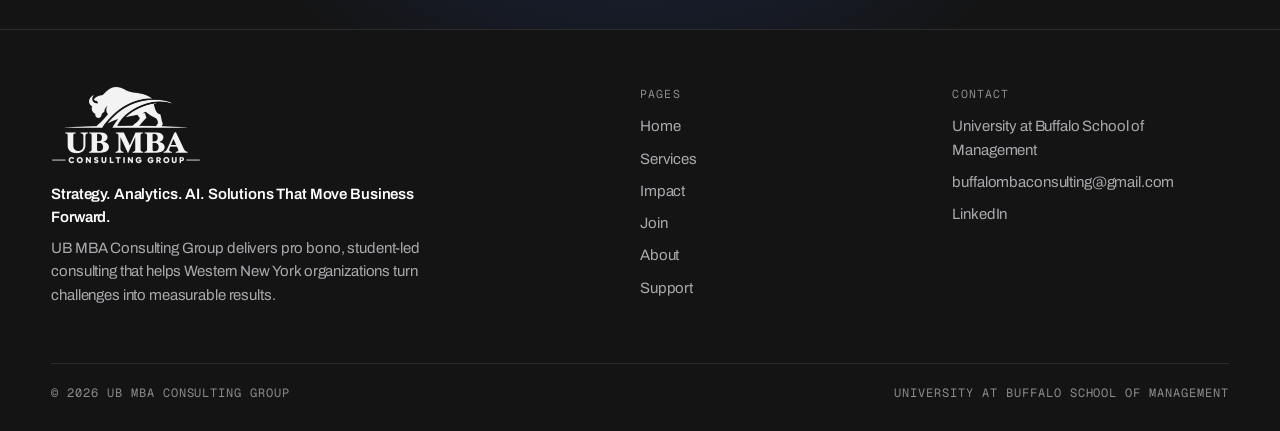
==== commit 356c78f9: "Add CareNgen client logo Co-Authored-By: Claude Opus 5.5 <noreply@anthropic.com> Claude-Session: htt" ====
--- a/index.html
+++ b/index.html
@@ -6,20 +6,20 @@
 <meta name="theme-color" content="#141414">
 <title>Home | UB MBA Consulting Group</title>
 <meta name="description" content="A modern consulting partner for Western New York organizations. Our MBA and MS consultants deliver pro bono, practical, tailored recommendations to businesses, startups, and nonprofits.">
-<link rel="icon" href="images/favicon.png">
-<link rel="apple-touch-icon" href="images/favicon.png">
+<link rel="icon" href="images/ubmcg-favicon.png">
+<link rel="apple-touch-icon" href="images/ubmcg-favicon.png">
 <link rel="preconnect" href="https://fonts.googleapis.com">
 <link rel="preconnect" href="https://fonts.gstatic.com" crossorigin>
 <link href="https://fonts.googleapis.com/css2?family=Archivo:wdth,wght@100..125,400..900&family=Geist+Mono:wght@400;500&display=swap" rel="stylesheet">
-<link rel="stylesheet" href="styles.css?v=5">
+<link rel="stylesheet" href="styles.css?v=6">
 <script>document.documentElement.classList.add("js");</script>
 </head>
 <body>
 <a class="skip" href="#main">Skip to content</a>
 <header class="nav">
   <div class="nav__bar">
-    <!-- EDIT: logo file is images/logo.png -->
-    <a class="nav__pill nav__logo" href="index.html"><img src="images/logo.png" alt="UB MBA Consulting Group" width="600" height="313"></a>
+    <!-- EDIT: logo file is images/ubmcg-logo.png -->
+    <a class="nav__pill nav__logo" href="index.html"><img src="images/ubmcg-logo.png" alt="UB MBA Consulting Group" width="600" height="313"></a>
     <nav class="nav__pill nav__links" aria-label="Main"><a href="services.html">Services</a><a href="impact.html">Impact</a><a href="join.html">Join</a><a href="about.html">About</a><a href="support.html">Support</a></nav>
     <div class="nav__pill nav__actions">
       <a class="btn btn--blue btn--sm" href="submit.html">Submit a project</a>
@@ -64,7 +64,7 @@
     <div class="pills"><span class="pill pill--ink">Businesses</span><span class="pill pill--blue">Startups</span><span class="pill">Nonprofits</span><span class="pill pill--steel">Organizations</span></div></article>
 </div><div class="mt-l" data-rise><p class="eyebrow">Past clients across Western New York</p>
 <div class="logo-row"><!-- EDIT: client logos, only with permission -->
-  <div class="client-logo"><img src="images/client-rich-products.jpg" alt="Rich Products Corporation" width="600" height="297" loading="lazy"></div><div class="client-logo"><img src="images/client-cradle-beach.jpg" alt="Cradle Beach" width="524" height="600" loading="lazy"></div><span class="ph ph--box">[FILL: other past client logos, only if confirmed as clients and approved for use]</span>
+  <div class="client-logo"><img src="images/client-rich-products.jpg" alt="Rich Products Corporation" width="600" height="297" loading="lazy"></div><div class="client-logo"><img src="images/client-cradle-beach.jpg" alt="Cradle Beach" width="524" height="600" loading="lazy"></div><div class="client-logo"><img src="images/client-carengen.png" alt="CareNgen" width="700" height="181" loading="lazy"></div>
 </div></div>
 </div></section>
 <section class="pad on-ink"><div class="wrap">
@@ -130,7 +130,7 @@
   <div class="wrap">
     <div class="footer__grid">
       <div>
-        <img class="footer__logo" src="images/logo-white.png" alt="UB MBA Consulting Group" width="600" height="313">
+        <img class="footer__logo" src="images/ubmcg-logo-white.png" alt="UB MBA Consulting Group" width="600" height="313">
         <p class="footer__tag">Strategy. Analytics. AI. Solutions That Move Business Forward.</p>
         <p>UB MBA Consulting Group delivers pro bono, student-led consulting that helps Western New York organizations turn challenges into measurable results.</p>
       </div>
@@ -150,6 +150,6 @@
     <div class="footer__bottom mono"><p>© 2026 UB MBA Consulting Group</p><p>University at Buffalo School of Management</p></div>
   </div>
 </footer>
-<script src="script.js?v=5" defer></script>
+<script src="script.js?v=6" defer></script>
 </body>
 </html>
--- a/styles.css
+++ b/styles.css
@@ -451,3 +451,4 @@
 @media (max-width: 420px) { .nav__logo { padding: 6px 12px; } .nav__logo img { height: 40px; } }
 @media (min-width: 700px) { .nav__logo { padding: 6px 20px; } .nav__logo img { height: 50px; } }
 .client-logo img[src*="cradle"] { max-height: 92px; }
+.client-logo img[src*="carengen"] { max-height: 56px; max-width: 100%; }
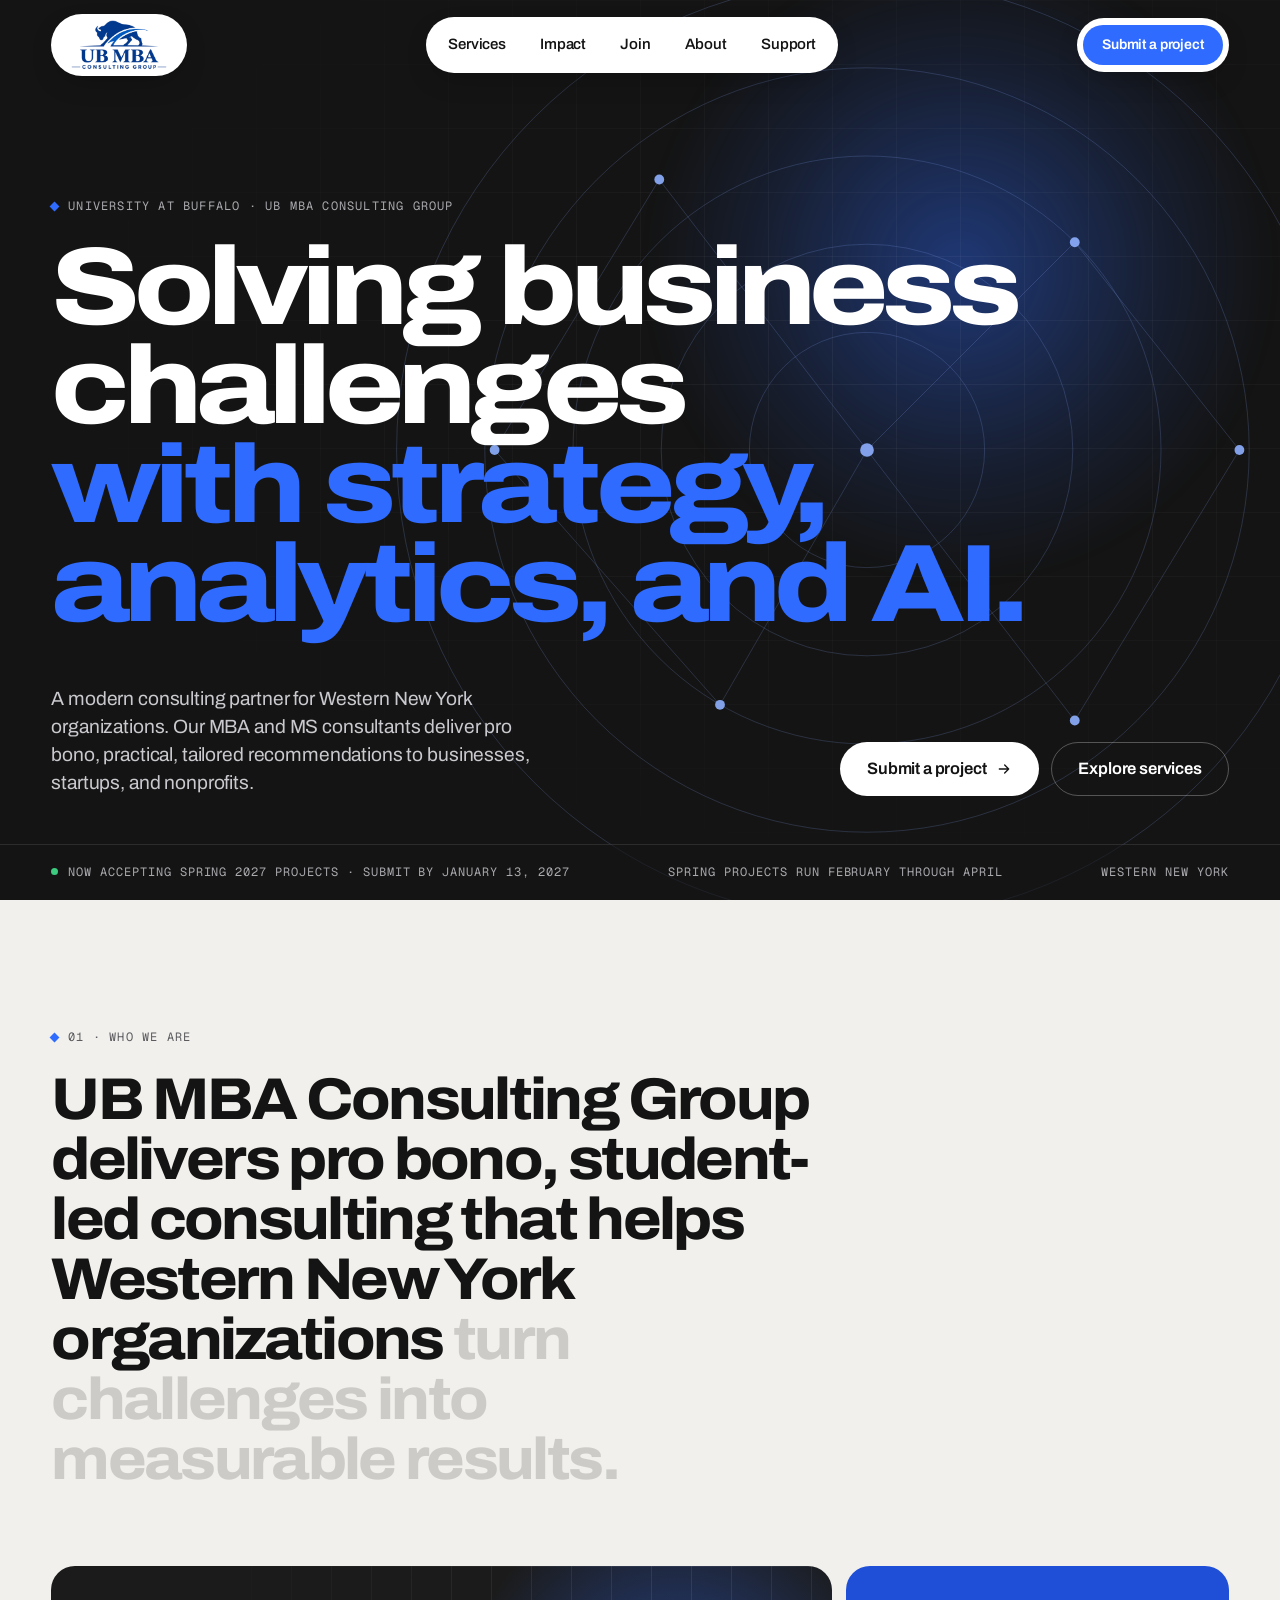
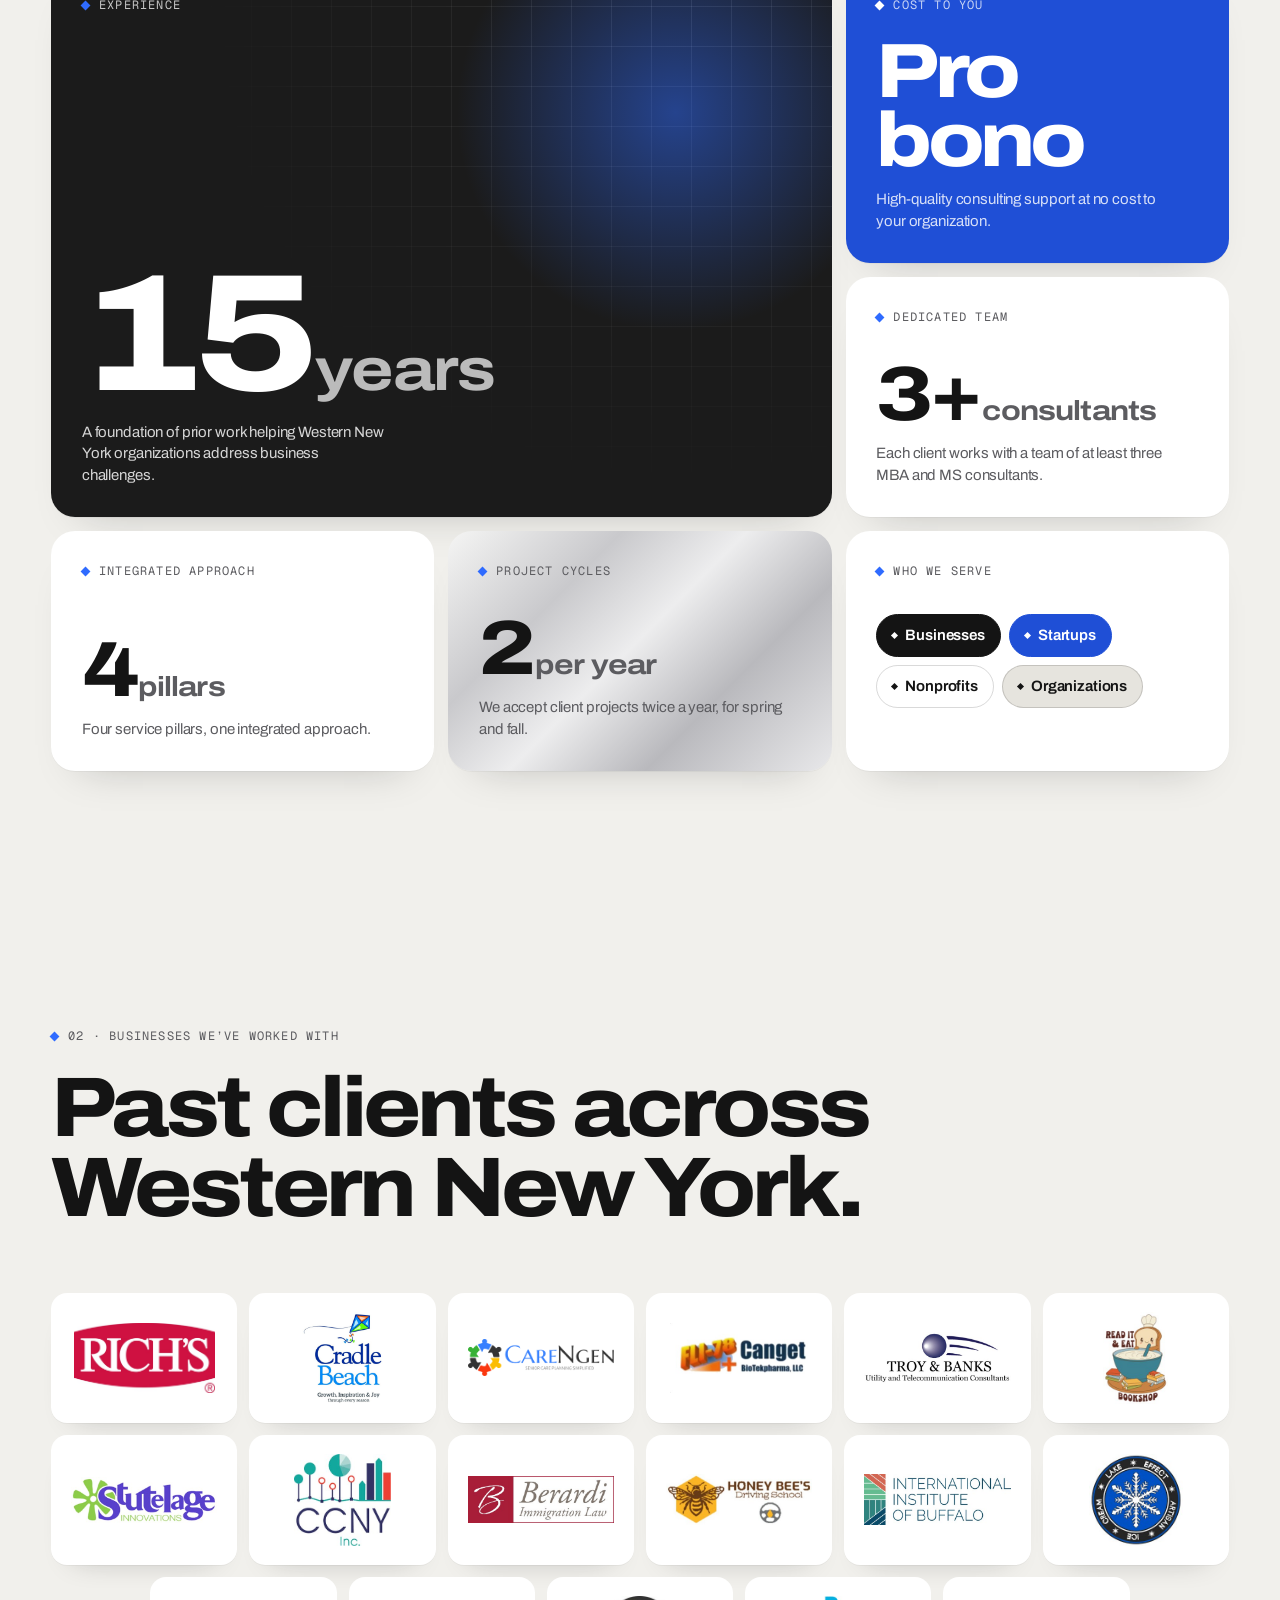
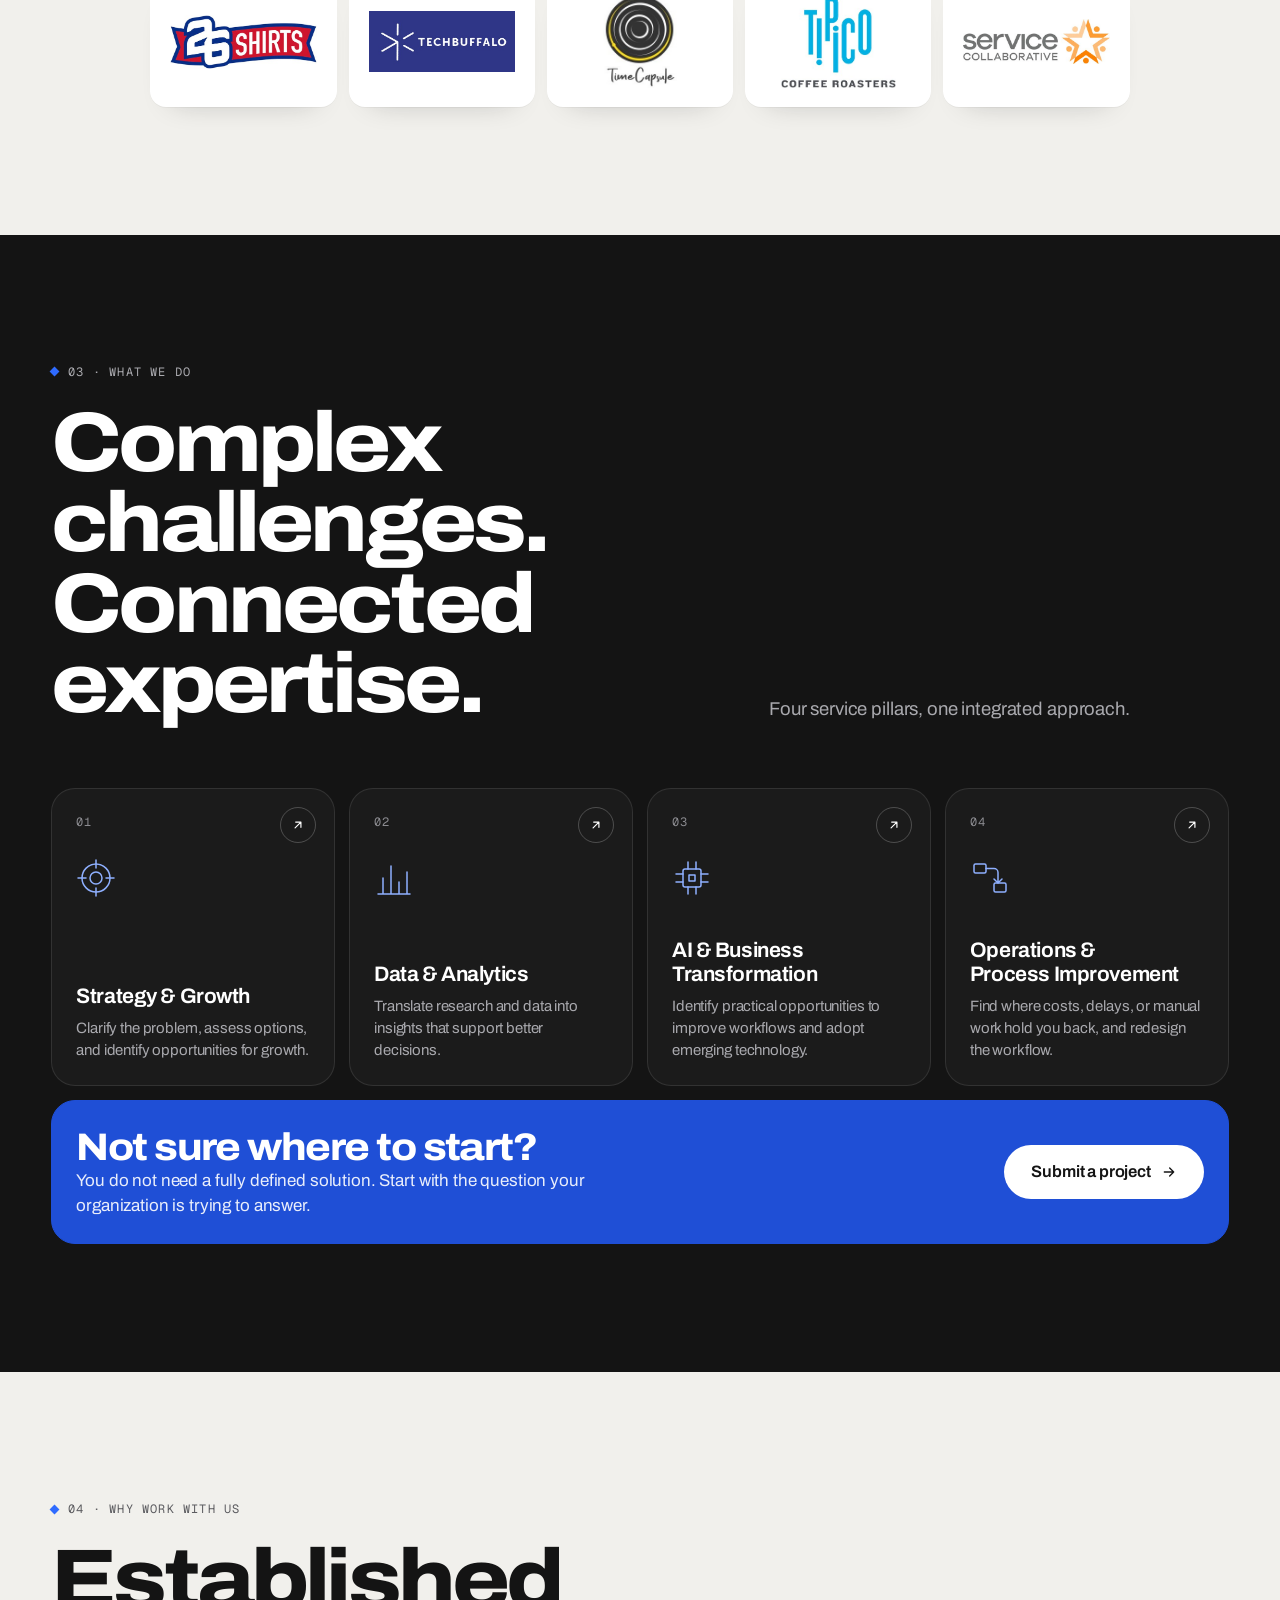
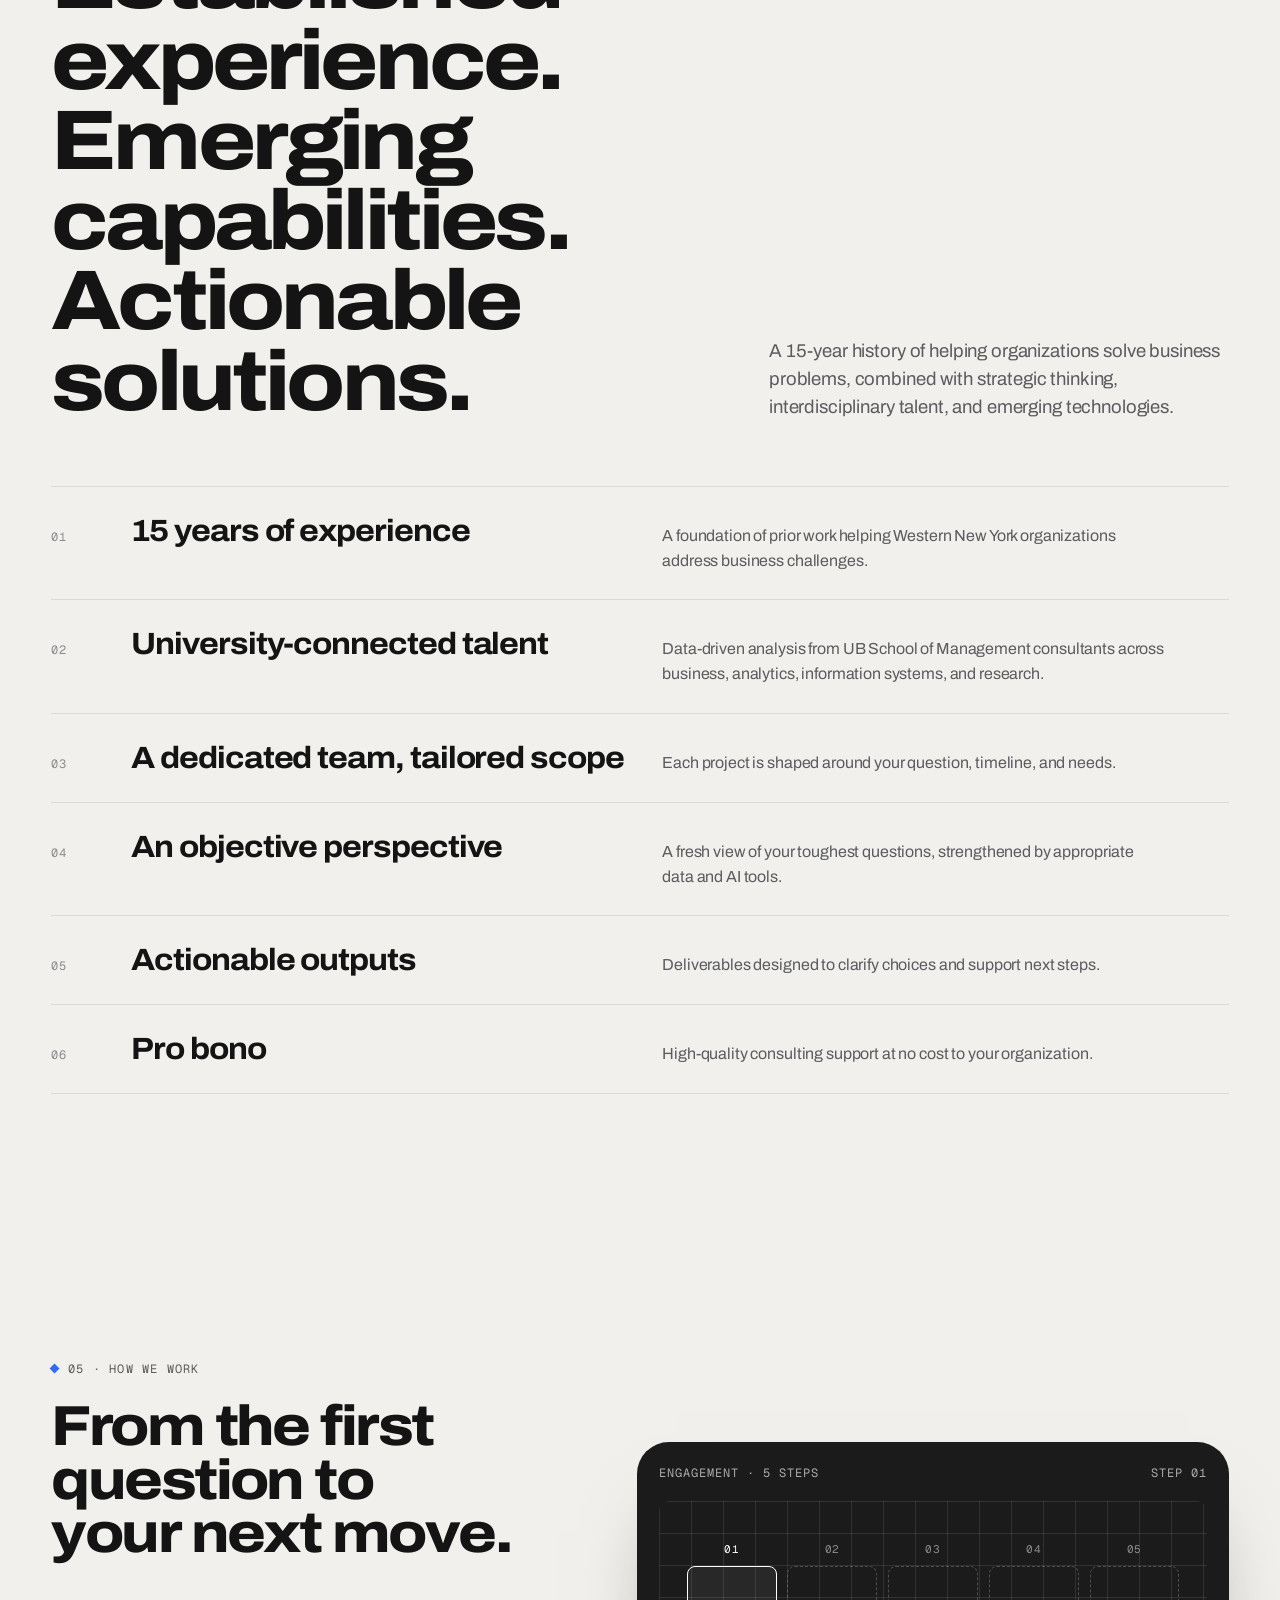
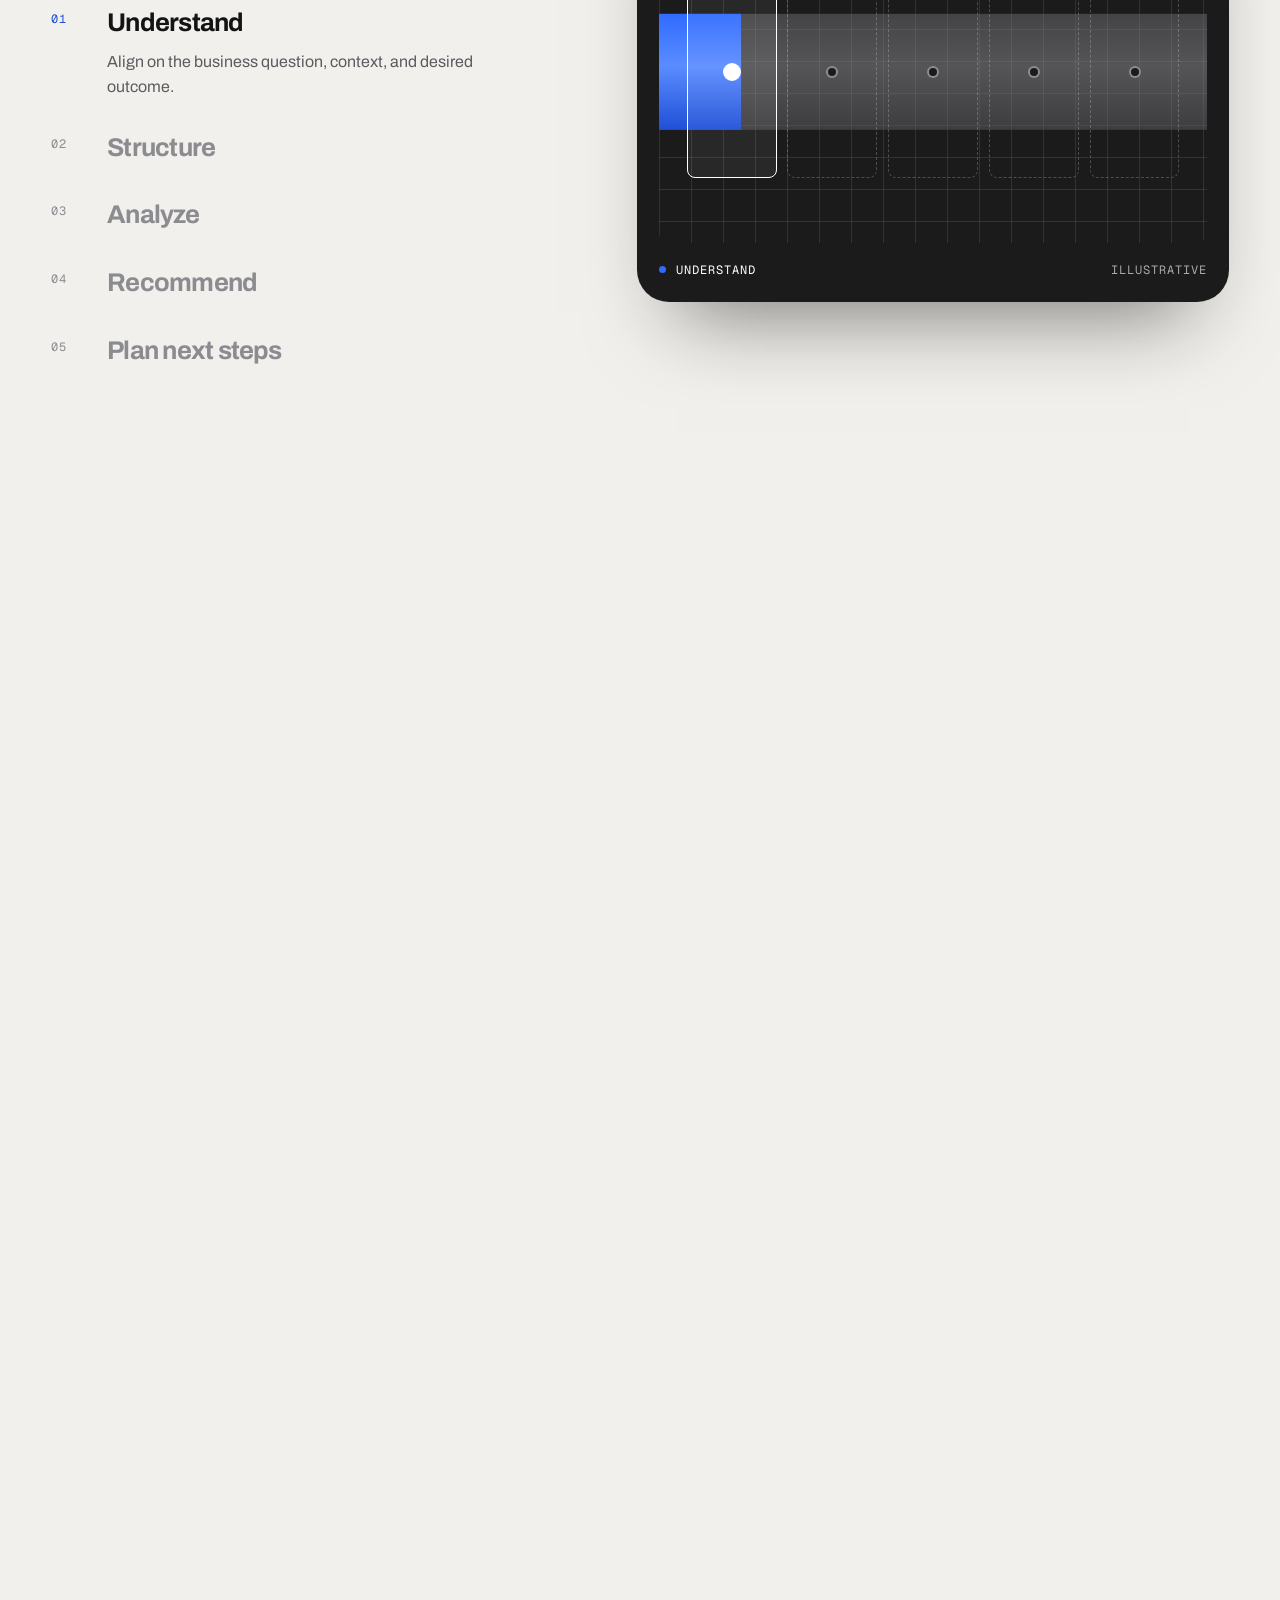
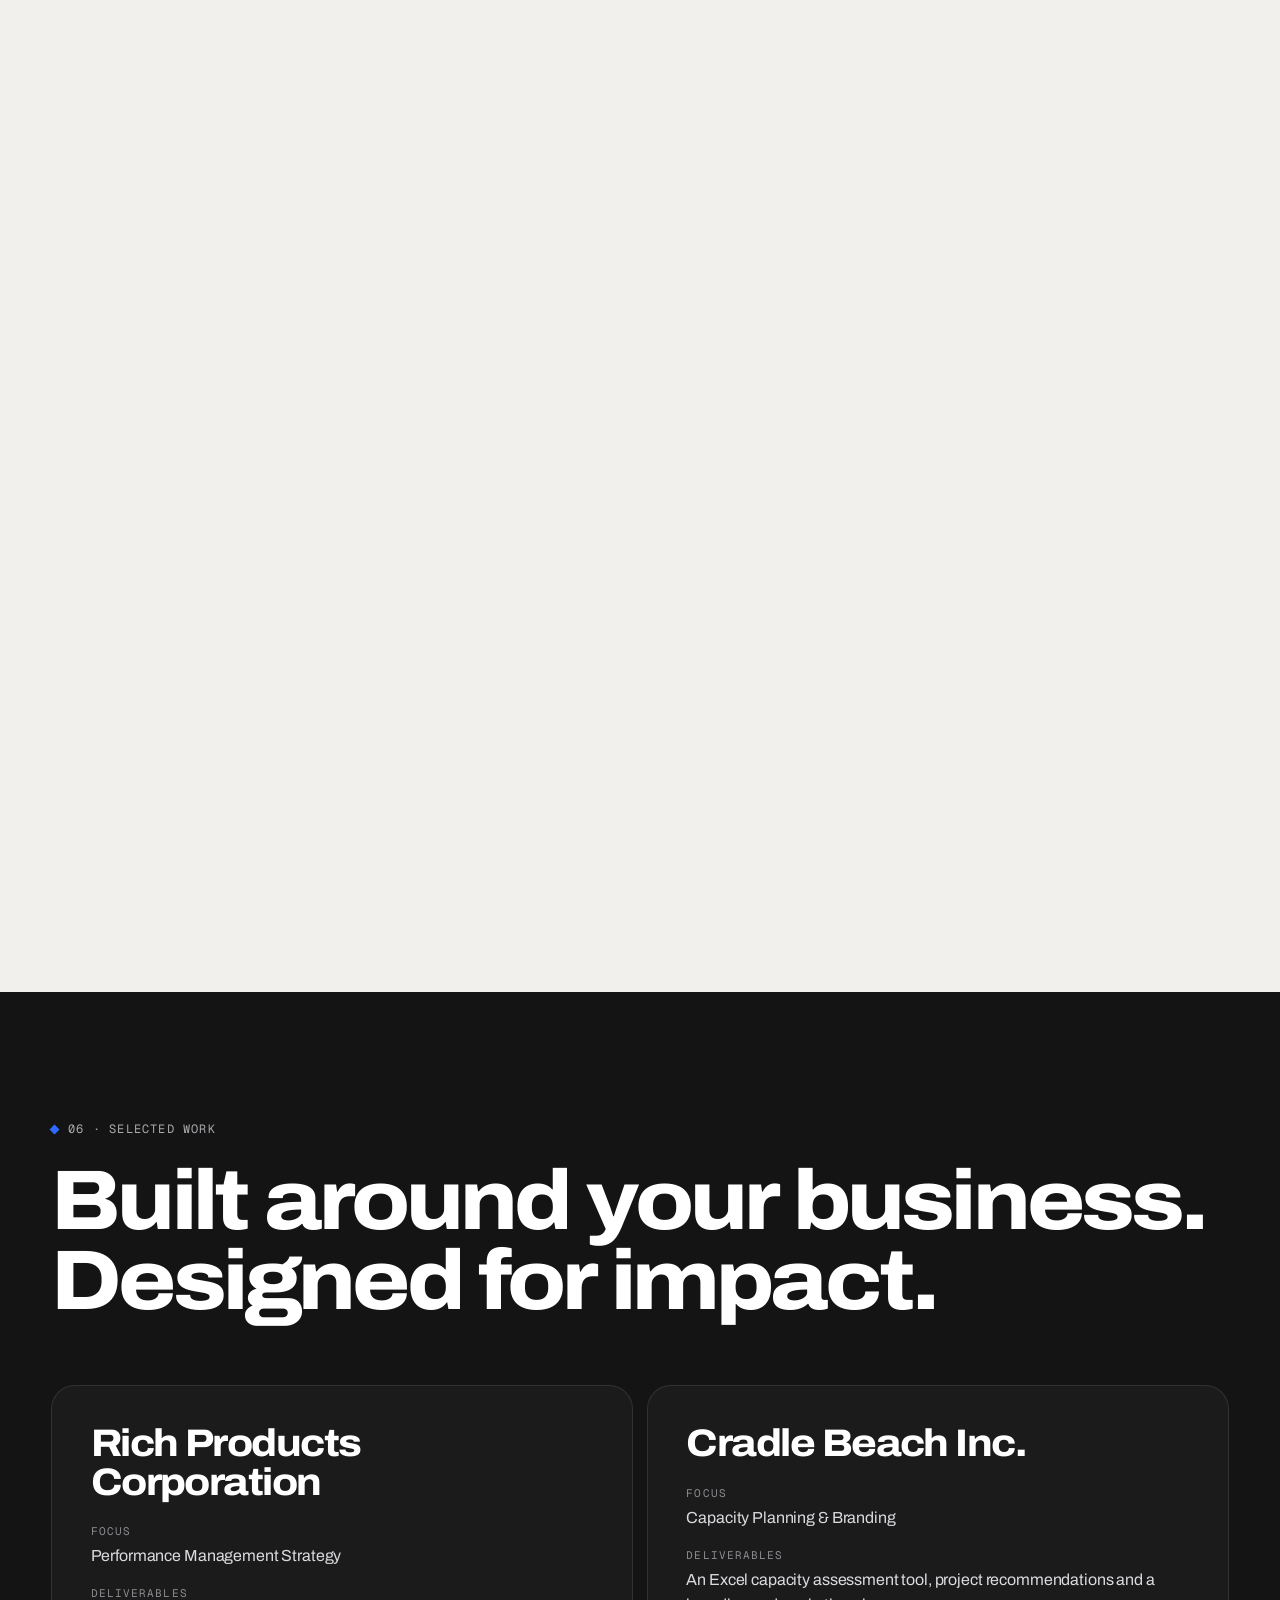
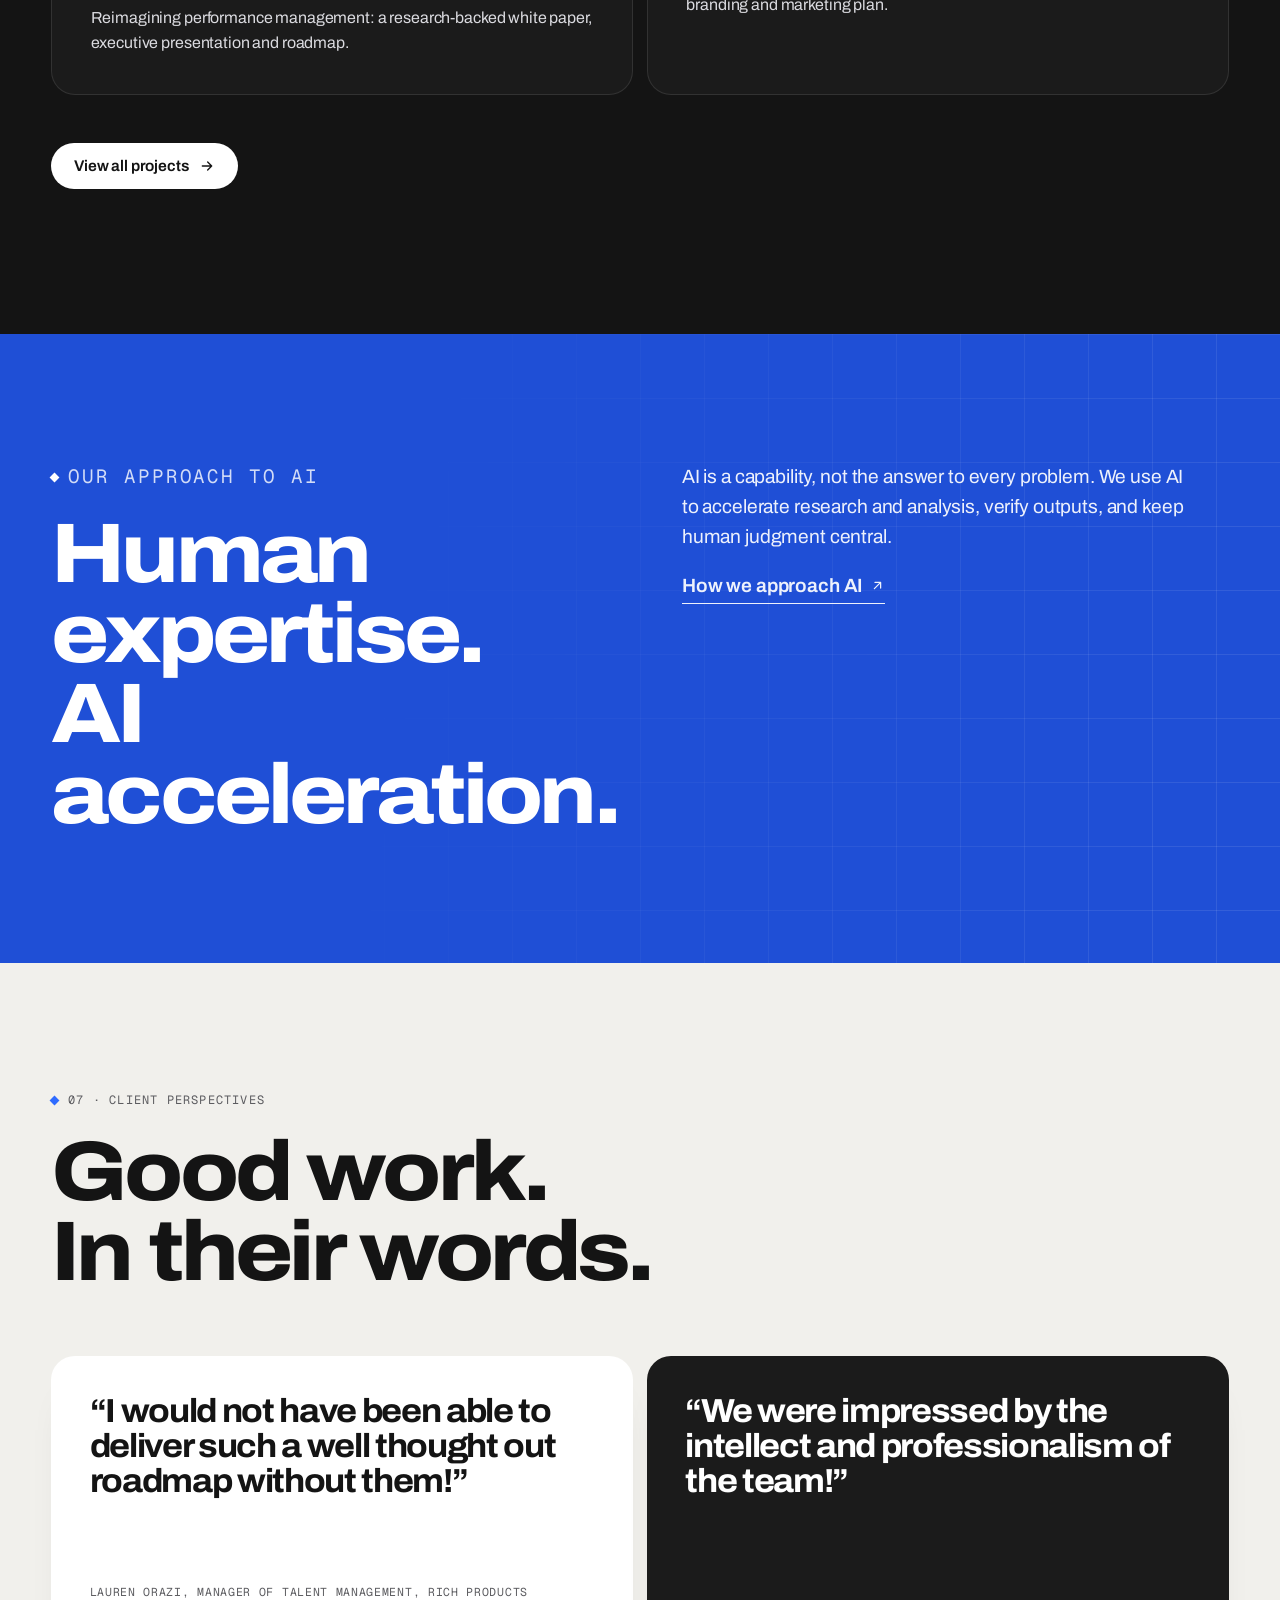
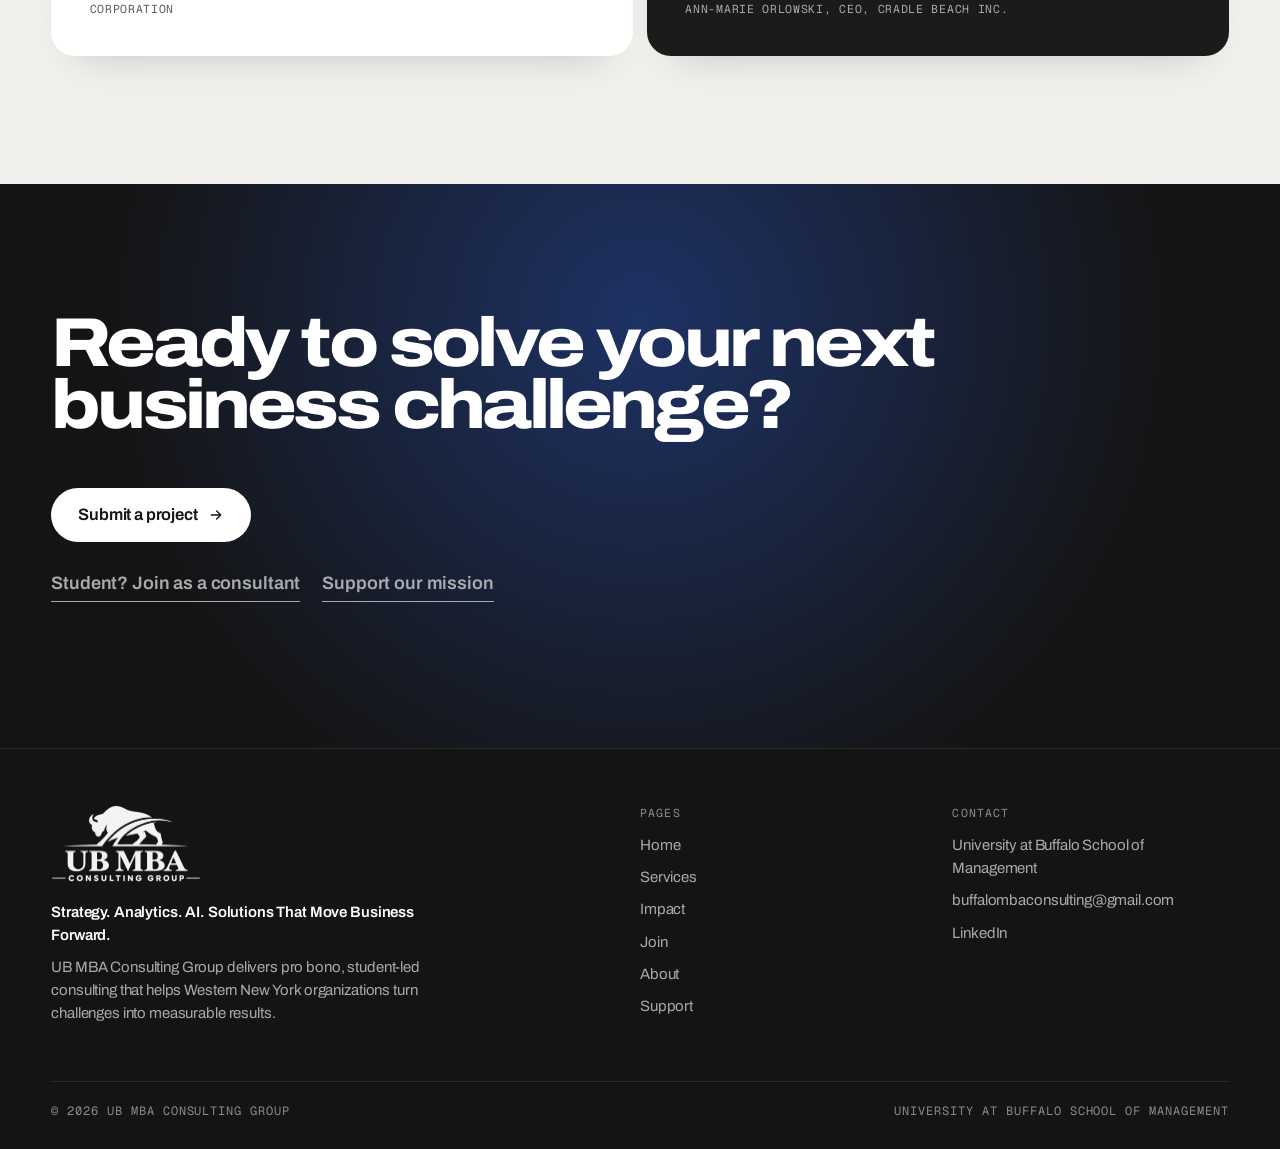
==== commit 290f33ed: "Add past client logo wall and faculty advisor Home and Impact pages show 17 client logos under Busin" ====
--- a/index.html
+++ b/index.html
@@ -11,7 +11,7 @@
 <link rel="preconnect" href="https://fonts.googleapis.com">
 <link rel="preconnect" href="https://fonts.gstatic.com" crossorigin>
 <link href="https://fonts.googleapis.com/css2?family=Archivo:wdth,wght@100..125,400..900&family=Geist+Mono:wght@400;500&display=swap" rel="stylesheet">
-<link rel="stylesheet" href="styles.css?v=6">
+<link rel="stylesheet" href="styles.css?v=7">
 <script>document.documentElement.classList.add("js");</script>
 </head>
 <body>
@@ -62,27 +62,30 @@
     <div><p class="tile__big tile__big--sm"><span data-count="2">2</span><span class="tile__unit">per year</span></p><p class="tile__copy">We accept client projects twice a year, for spring and fall.</p></div></article>
   <article class="tile bento__f" data-pop><p class="eyebrow">Who we serve</p>
     <div class="pills"><span class="pill pill--ink">Businesses</span><span class="pill pill--blue">Startups</span><span class="pill">Nonprofits</span><span class="pill pill--steel">Organizations</span></div></article>
-</div><div class="mt-l" data-rise><p class="eyebrow">Past clients across Western New York</p>
-<div class="logo-row"><!-- EDIT: client logos, only with permission -->
-  <div class="client-logo"><img src="images/client-rich-products.jpg" alt="Rich Products Corporation" width="600" height="297" loading="lazy"></div><div class="client-logo"><img src="images/client-cradle-beach.jpg" alt="Cradle Beach" width="524" height="600" loading="lazy"></div><div class="client-logo"><img src="images/client-carengen.png" alt="CareNgen" width="700" height="181" loading="lazy"></div>
-</div></div>
+</div>
+</div></section>
+<section class="pad on-paper clients"><div class="wrap">
+  <div class="section-head ">
+  <div><p class="eyebrow">02 · Businesses we’ve worked with</p><h2 class="h1" data-lines><span class="ln"><span>Past clients across</span></span><span class="ln"><span>Western New York.</span></span></h2></div>
+</div>
+  <ul class="logo-wall" data-stagger><li class="client-logo"><img src="images/client-rich-products.jpg" alt="Rich Products Corporation" loading="lazy"></li><li class="client-logo"><img src="images/client-cradle-beach.jpg" alt="Cradle Beach" loading="lazy"></li><li class="client-logo"><img src="images/client-carengen.png" alt="CareNgen" loading="lazy"></li><li class="client-logo"><img src="images/clients/canget.jpg" alt="Canget BioTekpharma" loading="lazy"></li><li class="client-logo"><img src="images/clients/troy-banks.jpg" alt="Troy &amp; Banks" loading="lazy"></li><li class="client-logo"><img src="images/clients/read-it-and-eat.jpg" alt="Read It &amp; Eat Bookshop" loading="lazy"></li><li class="client-logo"><img src="images/clients/stutelage.jpg" alt="Stutelage Innovations" loading="lazy"></li><li class="client-logo"><img src="images/clients/ccny.jpg" alt="CCNY Inc." loading="lazy"></li><li class="client-logo"><img src="images/clients/berardi.jpg" alt="Berardi Immigration Law" loading="lazy"></li><li class="client-logo"><img src="images/clients/honey-bees.jpg" alt="Honey Bee&#x27;s Driving School" loading="lazy"></li><li class="client-logo"><img src="images/clients/iib.jpg" alt="International Institute of Buffalo" loading="lazy"></li><li class="client-logo"><img src="images/clients/lake-effect.jpg" alt="Lake Effect Artisan Ice Cream" loading="lazy"></li><li class="client-logo"><img src="images/clients/26-shirts.jpg" alt="26 Shirts" loading="lazy"></li><li class="client-logo"><img src="images/clients/techbuffalo.jpg" alt="TechBuffalo" loading="lazy"></li><li class="client-logo"><img src="images/clients/time-capsule.jpg" alt="Time Capsule" loading="lazy"></li><li class="client-logo"><img src="images/clients/tipico.jpg" alt="Tipico Coffee Roasters" loading="lazy"></li><li class="client-logo"><img src="images/clients/service-collaborative.jpg" alt="Service Collaborative of WNY" loading="lazy"></li></ul>
 </div></section>
 <section class="pad on-ink"><div class="wrap">
   <div class="section-head section-head--row">
-  <div><p class="eyebrow">02 · What we do</p><h2 class="h1" data-lines><span class="ln"><span>Complex challenges.</span></span><span class="ln"><span>Connected expertise.</span></span></h2></div><p class="lede" data-rise style="--i:1">Four service pillars, one integrated approach.</p>
+  <div><p class="eyebrow">03 · What we do</p><h2 class="h1" data-lines><span class="ln"><span>Complex challenges.</span></span><span class="ln"><span>Connected expertise.</span></span></h2></div><p class="lede" data-rise style="--i:1">Four service pillars, one integrated approach.</p>
 </div>
   <div class="card-grid" data-stagger><article class="card " data-pop><span class="card__no">01</span><span class="card__go" aria-hidden="true"><svg viewBox="0 0 24 24" aria-hidden="true"><path d="M7 17L17 7M8 7h9v9"/></svg></span><div class="card__ic"><svg viewBox="0 0 40 40" aria-hidden="true"><circle cx="20" cy="20" r="14"/><circle cx="20" cy="20" r="6"/><path d="M20 2v8M20 30v8M2 20h8M30 20h8"/></svg></div><h3><a href="services.html#strategy">Strategy &amp; Growth</a></h3><p>Clarify the problem, assess options, and identify opportunities for growth.</p></article><article class="card " data-pop><span class="card__no">02</span><span class="card__go" aria-hidden="true"><svg viewBox="0 0 24 24" aria-hidden="true"><path d="M7 17L17 7M8 7h9v9"/></svg></span><div class="card__ic"><svg viewBox="0 0 40 40" aria-hidden="true"><path d="M4 36h32M9 36V20M17 36V8M25 36V24M33 36V14"/></svg></div><h3><a href="services.html#data">Data &amp; Analytics</a></h3><p>Translate research and data into insights that support better decisions.</p></article><article class="card " data-pop><span class="card__no">03</span><span class="card__go" aria-hidden="true"><svg viewBox="0 0 24 24" aria-hidden="true"><path d="M7 17L17 7M8 7h9v9"/></svg></span><div class="card__ic"><svg viewBox="0 0 40 40" aria-hidden="true"><rect x="11" y="11" width="18" height="18" rx="2"/><path d="M16 4v7M24 4v7M16 29v7M24 29v7M4 16h7M4 24h7M29 16h7M29 24h7"/><rect x="17" y="17" width="6" height="6"/></svg></div><h3><a href="services.html#ai-services">AI &amp; Business Transformation</a></h3><p>Identify practical opportunities to improve workflows and adopt emerging technology.</p></article><article class="card " data-pop><span class="card__no">04</span><span class="card__go" aria-hidden="true"><svg viewBox="0 0 24 24" aria-hidden="true"><path d="M7 17L17 7M8 7h9v9"/></svg></span><div class="card__ic"><svg viewBox="0 0 40 40" aria-hidden="true"><rect x="4" y="6" width="12" height="9" rx="1.5"/><rect x="24" y="25" width="12" height="9" rx="1.5"/><path d="M16 10.500h8a4 4 0 0 1 4 4V25M24 21l4 4 4-4"/></svg></div><h3><a href="services.html#operations">Operations &amp; Process Improvement</a></h3><p>Find where costs, delays, or manual work hold you back, and redesign the workflow.</p></article><article class="card card--cta" data-pop><div><h3>Not sure where to start?</h3><p>You do not need a fully defined solution. Start with the question your organization is trying to answer.</p></div><a class="btn btn--light btn--lg" href="submit.html">Submit a project<svg viewBox="0 0 24 24" aria-hidden="true"><path d="M5 12h14M13 6l6 6-6 6"/></svg></a></article></div>
 </div></section>
 <section class="pad on-paper"><div class="wrap">
   <div class="section-head section-head--row">
-  <div><p class="eyebrow">03 · Why work with us</p><h2 class="h1" data-lines><span class="ln"><span>Established experience.</span></span><span class="ln"><span>Emerging capabilities.</span></span><span class="ln"><span>Actionable solutions.</span></span></h2></div><p class="lede" data-rise style="--i:1">A 15-year history of helping organizations solve business problems, combined with strategic thinking, interdisciplinary talent, and emerging technologies.</p>
+  <div><p class="eyebrow">04 · Why work with us</p><h2 class="h1" data-lines><span class="ln"><span>Established experience.</span></span><span class="ln"><span>Emerging capabilities.</span></span><span class="ln"><span>Actionable solutions.</span></span></h2></div><p class="lede" data-rise style="--i:1">A 15-year history of helping organizations solve business problems, combined with strategic thinking, interdisciplinary talent, and emerging technologies.</p>
 </div>
   <div class="rows" data-stagger><div class="row" data-rise><span class="row__no">01</span><h3>15 years of experience</h3><p>A foundation of prior work helping Western New York organizations address business challenges.</p></div><div class="row" data-rise><span class="row__no">02</span><h3>University-connected talent</h3><p>Data-driven analysis from UB School of Management consultants across business, analytics, information systems, and research.</p></div><div class="row" data-rise><span class="row__no">03</span><h3>A dedicated team, tailored scope</h3><p>Each project is shaped around your question, timeline, and needs.</p></div><div class="row" data-rise><span class="row__no">04</span><h3>An objective perspective</h3><p>A fresh view of your toughest questions, strengthened by appropriate data and AI tools.</p></div><div class="row" data-rise><span class="row__no">05</span><h3>Actionable outputs</h3><p>Deliverables designed to clarify choices and support next steps.</p></div><div class="row" data-rise><span class="row__no">06</span><h3>Pro bono</h3><p>High-quality consulting support at no cost to your organization.</p></div></div>
 </div></section>
 <section class="proc proc--pin on-paper" style="--steps:5">
 <div class="proc__sticky"><div class="wrap proc__grid">
   <div>
-    <p class="eyebrow">04 · How we work</p>
+    <p class="eyebrow">05 · How we work</p>
     <h2 class="h1">From the first question to your next move.</h2>
     <ol class="proc__steps"><li><button type="button" class="pstep" data-title="Understand"><span class="pstep__no">01</span><span class="pstep__t">Understand</span><span class="pstep__d"><p>Align on the business question, context, and desired outcome.</p></span></button></li><li><button type="button" class="pstep" data-title="Structure"><span class="pstep__no">02</span><span class="pstep__t">Structure</span><span class="pstep__d"><p>Define scope, workstreams, timeline, and deliverables.</p></span></button></li><li><button type="button" class="pstep" data-title="Analyze"><span class="pstep__no">03</span><span class="pstep__t">Analyze</span><span class="pstep__d"><p>Conduct research, assess data, test assumptions, and compare options.</p></span></button></li><li><button type="button" class="pstep" data-title="Recommend"><span class="pstep__no">04</span><span class="pstep__t">Recommend</span><span class="pstep__d"><p>Prioritize findings and develop actionable recommendations.</p></span></button></li><li><button type="button" class="pstep" data-title="Plan next steps"><span class="pstep__no">05</span><span class="pstep__t">Plan next steps</span><span class="pstep__d"><p>Outline owners, milestones, resources, risks, and success measures.</p></span></button></li></ol>
   </div>
@@ -94,7 +97,7 @@
 </div></div></section>
 <section class="pad on-ink"><div class="wrap">
   <div class="section-head ">
-  <div><p class="eyebrow">05 · Selected work</p><h2 class="h1" data-lines><span class="ln"><span>Built around your business.</span></span><span class="ln"><span>Designed for impact.</span></span></h2></div>
+  <div><p class="eyebrow">06 · Selected work</p><h2 class="h1" data-lines><span class="ln"><span>Built around your business.</span></span><span class="ln"><span>Designed for impact.</span></span></h2></div>
 </div>
   <div class="two" data-stagger><article class="case" data-pop>
   <h3>Rich Products Corporation</h3>
@@ -112,7 +115,7 @@
 </div></section>
 <section class="pad on-paper"><div class="wrap">
   <div class="section-head ">
-  <div><p class="eyebrow">06 · Client perspectives</p><h2 class="h1" data-lines><span class="ln"><span>Good work.</span></span><span class="ln"><span>In their words.</span></span></h2></div>
+  <div><p class="eyebrow">07 · Client perspectives</p><h2 class="h1" data-lines><span class="ln"><span>Good work.</span></span><span class="ln"><span>In their words.</span></span></h2></div>
 </div>
   <div class="two" data-stagger><!-- EDIT: testimonials, keep word for word -->
     <blockquote class="quote" data-pop><p>“I would not have been able to deliver such a well thought out roadmap without them!”</p><footer>Lauren Orazi, Manager of Talent Management, Rich Products Corporation</footer></blockquote>
@@ -150,6 +153,6 @@
     <div class="footer__bottom mono"><p>© 2026 UB MBA Consulting Group</p><p>University at Buffalo School of Management</p></div>
   </div>
 </footer>
-<script src="script.js?v=6" defer></script>
+<script src="script.js?v=7" defer></script>
 </body>
 </html>
--- a/styles.css
+++ b/styles.css
@@ -452,3 +452,33 @@
 @media (min-width: 700px) { .nav__logo { padding: 6px 20px; } .nav__logo img { height: 50px; } }
 .client-logo img[src*="cradle"] { max-height: 92px; }
 .client-logo img[src*="carengen"] { max-height: 56px; max-width: 100%; }
+
+/* ---------- Client logo wall ---------- */
+.logo-wall { display: grid; gap: 12px; grid-template-columns: repeat(2, 1fr); }
+.logo-wall .client-logo { min-height: 120px; padding: 18px 20px; transition: transform .4s var(--ease), box-shadow .4s var(--ease); }
+.logo-wall .client-logo img { max-height: 70px; max-width: 100%; width: auto; height: auto; object-fit: contain; }
+.logo-wall .client-logo img[src*="cradle"], .logo-wall .client-logo img[src*="read-it"], .logo-wall .client-logo img[src*="lake-effect"], .logo-wall .client-logo img[src*="time-capsule"], .logo-wall .client-logo img[src*="tipico"], .logo-wall .client-logo img[src*="ccny"] { max-height: 92px; }
+.logo-wall .client-logo:hover { transform: translateY(-3px); box-shadow: 0 1px 0 rgba(20,20,20,.04), 0 24px 36px -24px rgba(20,20,20,.38); }
+.js .logo-wall[data-stagger] > .client-logo { --i: 0; }
+@media (prefers-reduced-motion: no-preference) {
+  .js .logo-wall .client-logo { opacity: 0; transform: translateY(14px); transition: opacity .7s var(--ease), transform .7s var(--ease), box-shadow .4s var(--ease); transition-delay: calc(var(--i, 0) * 35ms); }
+  .js .logo-wall.is-in .client-logo { opacity: 1; transform: none; }
+  .js .logo-wall.is-in .client-logo:hover { transform: translateY(-3px); transition-delay: 0s; }
+}
+@media (min-width: 700px) { .logo-wall { grid-template-columns: repeat(3, 1fr); } .logo-wall .client-logo { min-height: 140px; } }
+@media (min-width: 1000px) { .logo-wall { grid-template-columns: repeat(5, 1fr); } }
+@media (min-width: 1000px) { .about-fac .team-grid { grid-template-columns: repeat(4, 1fr); } }
+.team-grid--one { grid-template-columns: 1fr !important; }
+.member--wide .bio { margin: 0; }
+.member--wide .member__b { gap: 12px; }
+@media (min-width: 700px) {
+  .member--wide { flex-direction: row; }
+  .member--wide .member__ph { flex: 0 0 34%; aspect-ratio: auto; min-height: 100%; }
+  .member--wide .member__b { padding: clamp(24px, 3vw, 44px); justify-content: center; }
+  .member--wide h3 { font-size: clamp(28px, 3vw, 40px); }
+  .member--wide .bio { font-size: 16px; max-width: 70ch; }
+}
+.logo-wall { display: flex; flex-wrap: wrap; justify-content: center; }
+.logo-wall .client-logo { flex: 0 0 calc((100% - 12px) / 2); }
+@media (min-width: 700px) { .logo-wall .client-logo { flex-basis: calc((100% - 24px) / 3); } }
+@media (min-width: 1000px) { .logo-wall .client-logo { flex-basis: calc((100% - 60px) / 6); min-height: 130px; } }
